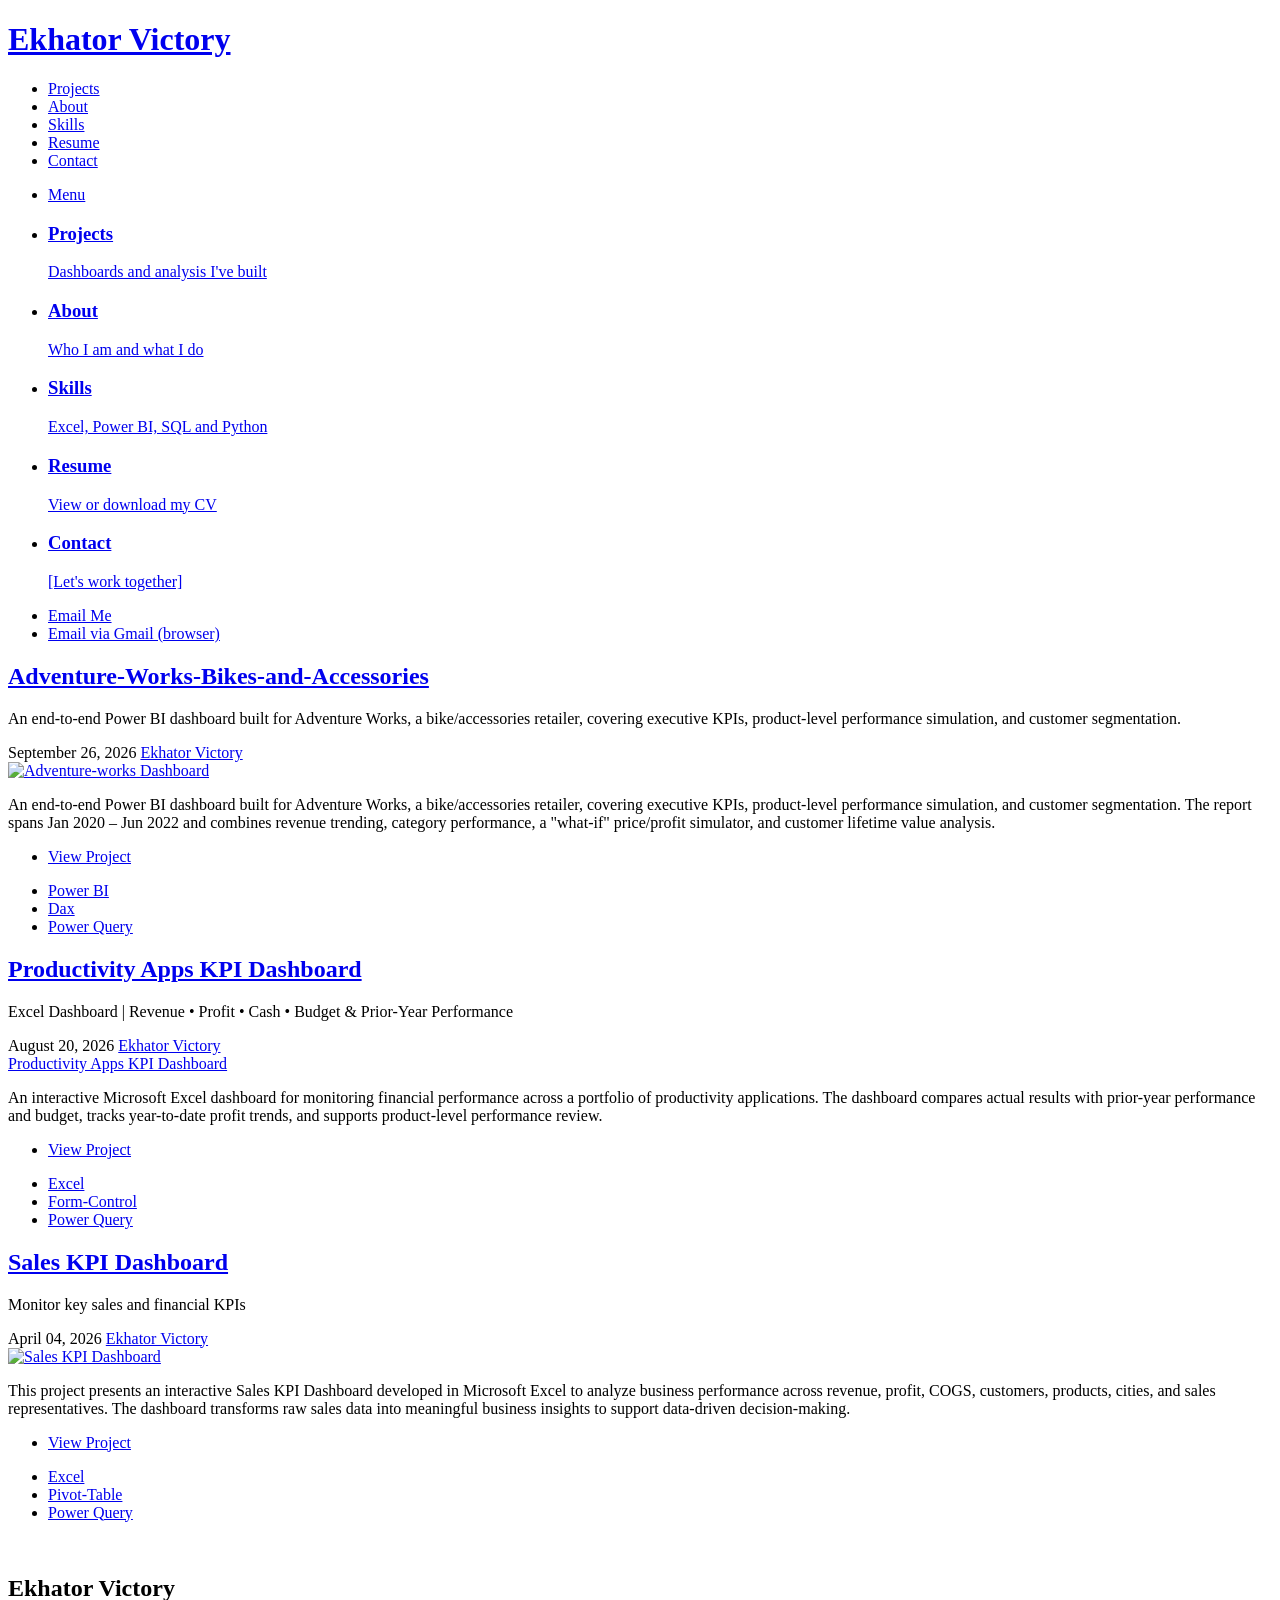
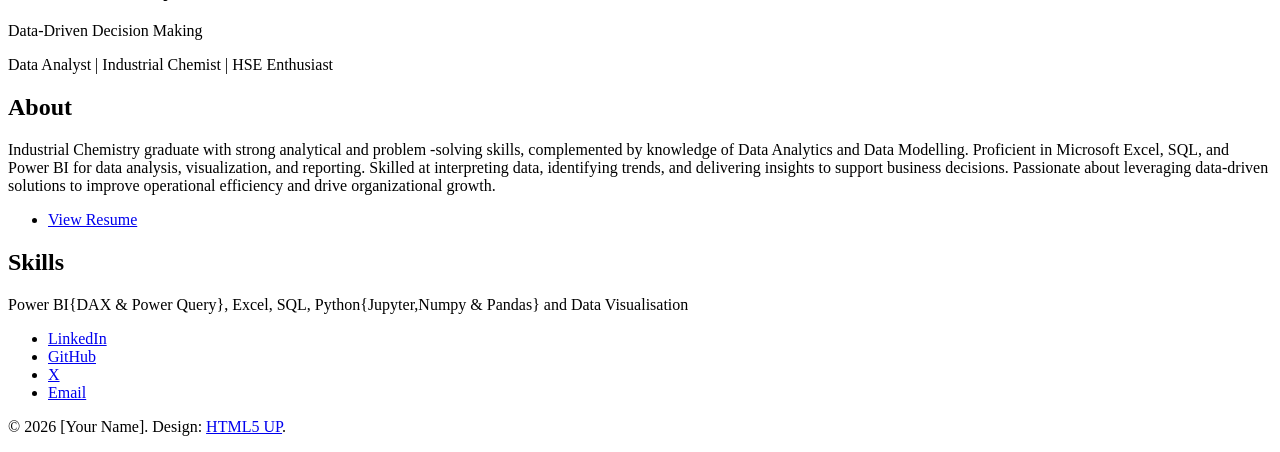
==== index.html @ c3d869e2 "Add initial portfolio template in index.html" ====
<!DOCTYPE HTML>
<!--
  PORTFOLIO TEMPLATE  (home page)
  Built on "Future Imperfect" by HTML5 UP (html5up.net | @ajlkn)
  Free for personal and commercial use under the CCA 3.0 license (html5up.net/license)

  Layout:  header bar  >  slide-out menu  >  project posts (left)  >  sidebar (right)
  Behaviour (all handled by assets/js/main.js, no changes needed):
    - fade-in on page load
    - slide-out menu on the right (Menu button)
    - on screens 1280px wide or smaller the sidebar "Intro" block moves above the posts
    - header links collapse into the Menu button on small screens

  COMMENT LEGEND  (use your editor's Find to jump between them)
    EDIT:       change the text / link / date right below this comment
    REPLACE:    swap an image or file for your own
    DUPLICATE:  copy the whole block to add more of the same thing
    OPTIONAL:   safe to delete, or enable if you want it
    KEEP:       needed by the layout or the JavaScript. Do not rename or remove
-->
<html lang="en">
  <head>
    <!-- EDIT: text shown in the browser tab -->
    <title>Ekhator Victory</title>

    <meta charset="utf-8" />
    <!-- KEEP: makes the page responsive on phones -->
    <meta name="viewport" content="width=device-width, initial-scale=1, user-scalable=no" />

    <!-- EDIT: one-sentence description used by Google and link previews -->
    <meta name="description" content="[One sentence about who you are and what you do.]" />

    <!-- OPTIONAL: browser-tab icon. Put favicon.png in this folder and enable the line below by removing the comment markers around it. -->
    <!-- <link rel="icon" href="favicon.png" /> -->

    <!-- KEEP: main.css is the Future Imperfect theme. Do not edit it. -->
    <link rel="stylesheet" href="assets/css/main.css" />
    <!-- EDIT STYLES HERE: colours, fonts and spacing overrides live in custom.css (loaded after main.css) -->
    <link rel="stylesheet" href="assets/css/custom.css" />
  </head>

  <!-- KEEP: "is-preload" is removed by main.js to start the fade-in animation -->
  <body class="is-preload">

    <!-- Wrapper -->
    <div id="wrapper">

      <!-- ================================================================== -->
      <!-- HEADER BAR (top of page)                                           -->
      <!-- ================================================================== -->
      <header id="header">

        <!-- EDIT: your name / site title (top-left) -->
        <h1><a href="index.html">Ekhator Victory</a></h1>

        <!--
          Top navigation. Visible on wide screens only; on small screens these
          links appear inside the slide-out menu instead.
          EDIT: change the label text. The href values are:
            #main    jumps to the Projects list
            #about   jumps to the About block (sidebar)
            #skills  jumps to the Skills block (sidebar)
            #footer  jumps to the social icons (sidebar bottom)
          DUPLICATE: copy an <li> to add a link. Keep this list in sync with the
          slide-out menu below and with the same list in project.html.
        -->
        <nav class="links">
          <ul>
            <li><a href="#main">Projects</a></li>
            <li><a href="#about">About</a></li>
            <li><a href="#skills">Skills</a></li>
            <!-- REPLACE: put your resume in this folder as resume.pdf (or change the file name). Delete this line if you have no resume. -->
            <li><a href="Ekhator Victory cv.ATS.pdf" target="_blank" rel="noopener">Resume</a></li>
            <li><a href="#footer">Contact</a></li>
          </ul>
        </nav>

        <!-- KEEP: the Menu button that opens the slide-out panel -->
        <nav class="main">
          <ul>
            <!--
              OPTIONAL: search box (disabled, as on the original site).
              To enable: move this <li> above the "menu" <li>, and remove the comment markers.
              main.js already contains the search open/close code.

              <li class="search">
                <a class="fa-search" href="#search">Search</a>
                <form id="search" method="get" action="#">
                  <input type="text" name="query" placeholder="Search" />
                </form>
              </li>
            -->
            <li class="menu">
              <a class="fa-bars" href="#menu">Menu</a>
            </li>
          </ul>
        </nav>
      </header>

      <!-- ================================================================== -->
      <!-- SLIDE-OUT MENU (opens from the Menu button)                        -->
      <!-- KEEP the id="menu"; main.js moves this panel to the page edge.     -->
      <!-- ================================================================== -->
      <section id="menu">

        <!-- Links: each item = a title (h3) plus a one-line description (p) -->
        <section>
          <ul class="links">
            <!-- DUPLICATE: copy a whole <li> to add a menu entry -->
            <li>
              <!-- EDIT: title, description and link target -->
              <a href="#main">
                <h3>Projects</h3>
                <p>Dashboards and analysis I've built</p>
              </a>
            </li>
            <li>
              <a href="#about">
                <h3>About</h3>
                <p>Who I am and what I do</p>
              </a>
            </li>
            <li>
              <a href="#skills">
                <h3>Skills</h3>
                <p>Excel, Power BI, SQL and Python</p>
              </a>
            </li>
            <li>
              <!-- REPLACE: resume file (see header note above) -->
              <a href="Ekhator Victory cv.ATS.pdf" target="_blank" rel="noopener">
                <h3>Resume</h3>
                <p>View or download my CV</p>
              </a>
            </li>
            <li>
              <a href="#footer">
                <h3>Contact</h3>
                <p>[Let's work together]</p>
              </a>
            </li>
          </ul>
        </section>

        <!-- Contact buttons at the bottom of the menu -->
        <section>
          <ul class="actions stacked">
            <!-- EDIT: replace you@example.com in BOTH links. Delete the second <li> if you do not want a Gmail link. -->
            <li><a href="ekhatornvictory@gmail.com" class="button large fit">Email Me</a></li>
            <li><a href="https://mail.google.com/mail/?view=cm&amp;to=ekhatornvictory@gmail.com" target="_blank" rel="noopener" class="button large fit">Email via Gmail (browser)</a></li>
          </ul>
        </section>

      </section>

      <!-- ================================================================== -->
      <!-- MAIN COLUMN: project posts                                         -->
      <!-- KEEP the id="main" (the "Projects" links jump here).               -->
      <!-- Posts appear in the order written here: put your newest first.     -->
      <!-- ================================================================== -->
      <div id="main">

        <!-- ============== POST 1 (links to a project page) ============== -->
        <!-- DUPLICATE: copy everything from <article> to </article> to add a project -->
        <article class="post">
          <header>
            <div class="title">
              <!-- EDIT: project title and the page it opens (see project.html) -->
              <h2><a href="project.html">Adventure-Works-Bikes-and-Accessories</a></h2>
              <!-- EDIT: one-line summary shown under the title -->
              <p>An end-to-end Power BI dashboard built for Adventure Works, a bike/accessories retailer, covering executive KPIs, product-level performance simulation, and customer segmentation. </p>
            </div>
            <div class="meta">
              <!-- EDIT: datetime must be YYYY-MM-DD; the text between the tags is what visitors see -->
              <time class="published" datetime="2026-09-26">September 26, 2026</time>
              <!-- EDIT: author name. REPLACE: images/avatar.jpg with your photo (small square, about 100x100px is plenty) -->
              <a href="#" class="author"><span class="name">Ekhator Victory</span><img src="Victory Pics.jpeg" alt="" /></a>
            </div>
          </header>

          <!-- REPLACE: images/project-1.jpg with a screenshot or cover image (about 1200px wide). EDIT: alt = a short description for screen readers -->
          <a href="project.html" class="image featured"><img src="images/Power BI dashboard.png" alt="Adventure-works Dashboard" /></a>

          <!-- EDIT: the paragraph shown on the home page. Keep it to a few sentences; the full story goes on the project page. -->
          <p>An end-to-end Power BI dashboard built for Adventure Works, a bike/accessories retailer, covering executive KPIs, product-level performance simulation, and customer segmentation. The report spans Jan 2020 – Jun 2022 and combines revenue trending, category performance, a "what-if" price/profit simulator, and customer lifetime value analysis.</p>

          <footer>
            <ul class="actions">
              <!-- EDIT: button label and link (same page as the title above) -->
              <li><a href="project.html" class="button large">View Project</a></li>
            </ul>
            <!-- EDIT: tags / tools. Each <li> is one tag. Add or remove freely. -->
            <ul class="stats">
              <li><a href="#">Power BI</a></li>
              <li><a href="#">Dax</a></li>
              <li><a href="#">Power Query</a></li>
            </ul>
          </footer>
        </article>

        <!-- ============== POST 2 ============== -->
        <article class="post">
          <header>
            <div class="title">
              <h2><a href="project.html">Productivity Apps KPI Dashboard</a></h2>
              <p>Excel Dashboard | Revenue • Profit • Cash • Budget & Prior-Year Performance</p>
            </div>
            <div class="meta">
              <time class="published" datetime="2026-08-20">August 20, 2026</time>
              <a href="#" class="author"><span class="name">Ekhator Victory</span><img src="Victory Pics.jpeg" alt="" /></a>
            </div>
          </header>
          <a href="ProductivityApps2.html" class="image featured"><img src="images/Excel KPI.png" alt="" />Productivity Apps KPI Dashboard</a>
          <p>An interactive Microsoft Excel dashboard for monitoring financial performance across a portfolio of productivity applications. The dashboard compares actual results with prior-year performance and budget, tracks year-to-date profit trends, and supports product-level performance review.</p>
          <footer>
            <ul class="actions">
              <li><a href="ProductivityApps2.html" class="button large">View Project</a></li>
            </ul>
            <ul class="stats">
              <li><a href="#">Excel</a></li>
              <li><a href="#">Form-Control</a></li>
              <li><a href="#">Power Query</a></li>
            </ul>
          </footer>
        </article>

        <!-- ============== POST 3 ============== -->
        <article class="post">
          <header>
            <div class="title">
              <h2><a href="Exceldashboard.html">Sales KPI Dashboard</a></h2>
              <p>Monitor key sales and financial KPIs</p>
            </div>
            <div class="meta">
              <time class="published" datetime="2026-04-04">April 04, 2026</time>
              <a href="#" class="author"><span class="name">Ekhator Victory</span><img src="images/Victory Pics.jpeg" alt="" /></a>
            </div>
          </header>
          <a href="Exceldashboard.html" class="image featured"><img src="images/Excel dashboard project.png" alt="Sales KPI Dashboard" /></a>
          <p>This project presents an interactive Sales KPI Dashboard developed in Microsoft Excel to analyze business performance across revenue, profit, COGS, customers, products, cities, and sales representatives. The dashboard transforms raw sales data into meaningful business insights to support data-driven decision-making.</p>
          <footer>
            <ul class="actions">
              <li><a href="Exceldashboard.html" class="button large">View Project</a></li>
            </ul>
            <ul class="stats">
              <li><a href="#">Excel</a></li>
              <li><a href="#">Pivot-Table</a></li>
              <li><a href="#">Power Query</a></li>
            </ul>
          </footer>
        </article>

        <!-- ============== POST 4 (links to an EXTERNAL site, opens in a new tab) ============== -->
        <!-- Use this version for work hosted elsewhere (LinkedIn post, GitHub repo, live demo...). -->
        <!-- The only differences from a normal post: full https:// links plus target="_blank" rel="noopener". -->
     <!-- <article class="post">
          <header>
            <div class="title"> -->
              <!-- EDIT: replace the URL in all three places (title, image, button) -->
             <!-- <h2><a href="https://example.com/your-project" target="_blank" rel="noopener">[External Project Title]</a></h2>
              <p>[One-line summary of the external project.]</p>
            </div>
            <div class="meta">
              <time class="published" datetime="2026-01-01">January 1, 2026</time>
              <a href="#" class="author"><span class="name">[Your Name]</span><img src="images/avatar.jpg" alt="" /></a>
            </div>
          </header>
          <a href="https://example.com/your-project" target="_blank" rel="noopener" class="image featured"><img src="images/project-4.jpg" alt="[Describe the project image]" /></a>
          <p>[A short paragraph describing the project.]</p>
          <footer>
            <ul class="actions">
              <!-- EDIT: button text, e.g. "View on LinkedIn", "View on GitHub", "Open Live Demo" -->
             <!-- <li><a href="https://example.com/your-project" target="_blank" rel="noopener" class="button large">View External Project</a></li>
            </ul>
            <ul class="stats">
              <li><a href="#">[Tag One]</a></li>
              <li><a href="#">[Tag Two]</a></li>
              <li><a href="#">[Tag Three]</a></li>
            </ul>
          </footer>
        </article>
 
      </div>

      <!-- ================================================================== -->
      <!-- SIDEBAR (right column on desktop; flows below the posts on mobile) -->
      <!-- KEEP the id="sidebar".                                             -->
      <!-- ================================================================== -->
      <section id="sidebar">

        <!-- ============== INTRO ============== -->
        <!-- KEEP id="intro": main.js moves this block above the posts on screens 1280px wide or smaller. -->
        <section id="intro">
          <!-- REPLACE: images/logo.jpg with your photo or logo (square works best, displayed as a small circle) -->
          <a href="#" class="logo"><img src="images/Victory Pics.jpeg" alt="" /></a>
          <header>
            <!-- EDIT: your name and a one or two sentence tagline -->
            <h2>Ekhator Victory</h2>
            <p>Data-Driven Decision Making</p>
            <p>Data Analyst | Industrial Chemist | HSE Enthusiast </p>
          </header>
        </section>

        <!--
          OPTIONAL: Mini posts (small thumbnail list), disabled as on the original site.
          To enable: remove the comment markers and put the block here.
          DUPLICATE: copy an <article class="mini-post"> to add more thumbnails.

          <section>
            <div class="mini-posts">
              <article class="mini-post">
                <header>
                  <h3><a href="project.html">[Mini Post Title]</a></h3>
                  <time class="published" datetime="2026-01-01">January 1, 2026</time>
                  <a href="#" class="author"><img src="images/avatar.jpg" alt="" /></a>
                </header>
                <a href="project.html" class="image"><img src="images/project-1.jpg" alt="" /></a>
              </article>
            </div>
          </section>
        -->

        <!--
          OPTIONAL: Posts list (compact list with thumbnails), disabled as on the original site.
          To enable: remove the comment markers. DUPLICATE: copy a <li> to add more.

          <section>
            <ul class="posts">
              <li>
                <article>
                  <header>
                    <h3><a href="project.html">[List Item Title]</a></h3>
                    <time class="published" datetime="2026-01-01">January 1, 2026</time>
                  </header>
                  <a href="project.html" class="image"><img src="images/project-2.jpg" alt="" /></a>
                </article>
              </li>
            </ul>
          </section>
        -->

        <!-- ============== ABOUT ============== -->
        <!-- KEEP id="about" (the About links jump here). -->
        <section class="blurb" id="about">
          <h2>About</h2>
          <!-- EDIT: a short paragraph about you: background, what you do, what you are looking for -->
          <p>Industrial Chemistry graduate with strong analytical and problem -solving skills, complemented by knowledge 
            of Data Analytics and Data Modelling. Proficient in Microsoft Excel, SQL, and Power BI for data analysis, 
            visualization, and reporting. Skilled at interpreting data, identifying trends, and delivering insights to support 
            business decisions. Passionate about leveraging data-driven solutions to improve operational efficiency and 
            drive organizational growth.</p>
          <ul class="actions">
            <!-- REPLACE: resume file. Change the label, or delete this whole <ul> if you do not need the button. -->
            <li><a href="Ekhator Victory cv.ATS.pdf" target="_blank" rel="noopener" class="button">View Resume</a></li>
          </ul>
        </section>

        <!-- ============== SKILLS ============== -->
        <!-- KEEP id="skills" (the Skills links jump here). DUPLICATE this block for more sections, e.g. Education or Certifications (give each a new unique id). -->
        <section class="blurb" id="skills">
          <h2>Skills</h2>
          <!-- EDIT: your skills as a sentence, e.g. "Tool A (feature, feature), Tool B (feature)..." -->
          <p>Power BI{DAX & Power Query}, Excel, SQL, Python{Jupyter,Numpy & Pandas} and Data Visualisation</p>
        </section>

        <!-- ============== FOOTER / SOCIAL ICONS ============== -->
        <!-- KEEP id="footer" (the Contact links jump here). -->
        <section id="footer">
          <!--
            EDIT: replace each href with your own profile link; delete the <li> of any network you do not use.
            DUPLICATE: copy an <li> to add another network.
            Icon classes (Font Awesome 5 free):
              brands icons  ->  class="icon brands fa-NAME"   e.g. fa-linkedin-in, fa-github, fa-twitter, fa-instagram, fa-facebook-f, fa-youtube
              solid icons   ->  class="icon solid fa-NAME"    e.g. fa-envelope, fa-rss, fa-phone
            The <span class="label"> text is hidden visually but read by screen readers: keep it.
          -->
          <ul class="icons">
            <li><a href="http://linkedin.com/in/victory-ekhator" target="_blank" rel="noopener" class="icon brands fa-linkedin-in"><span class="label">LinkedIn</span></a></li>
            <li><a href="https://github.com/ekhatornvictory-lgtm" target="_blank" rel="noopener" class="icon brands fa-github"><span class="label">GitHub</span></a></li>
            <li><a href="https://x.com/ekhatorvico8o8?s=11" target="_blank" rel="noopener" class="icon brands fa-twitter"><span class="label">X</span></a></li>
            <li><a href="mailto:ekhatornvictory@gmail.com" class="icon solid fa-envelope"><span class="label">Email</span></a></li>
          </ul>
          <!-- EDIT: your name and year. KEEP the HTML5 UP credit: the CCA 3.0 licence requires attribution. -->
          <p class="copyright">&copy; 2026 [Your Name]. Design: <a href="http://html5up.net">HTML5 UP</a>.</p>
        </section>

      </section>

    </div>

    <!-- ==================================================================== -->
    <!-- SCRIPTS                                                              -->
    <!-- KEEP all five, in this order. To change behaviour, edit assets/js/main.js only. -->
    <!-- ==================================================================== -->
    <script src="assets/js/jquery.min.js"></script>
    <script src="assets/js/browser.min.js"></script>
    <script src="assets/js/breakpoints.min.js"></script>
    <script src="assets/js/util.js"></script>
    <script src="assets/js/main.js"></script>

  </body>
</html>
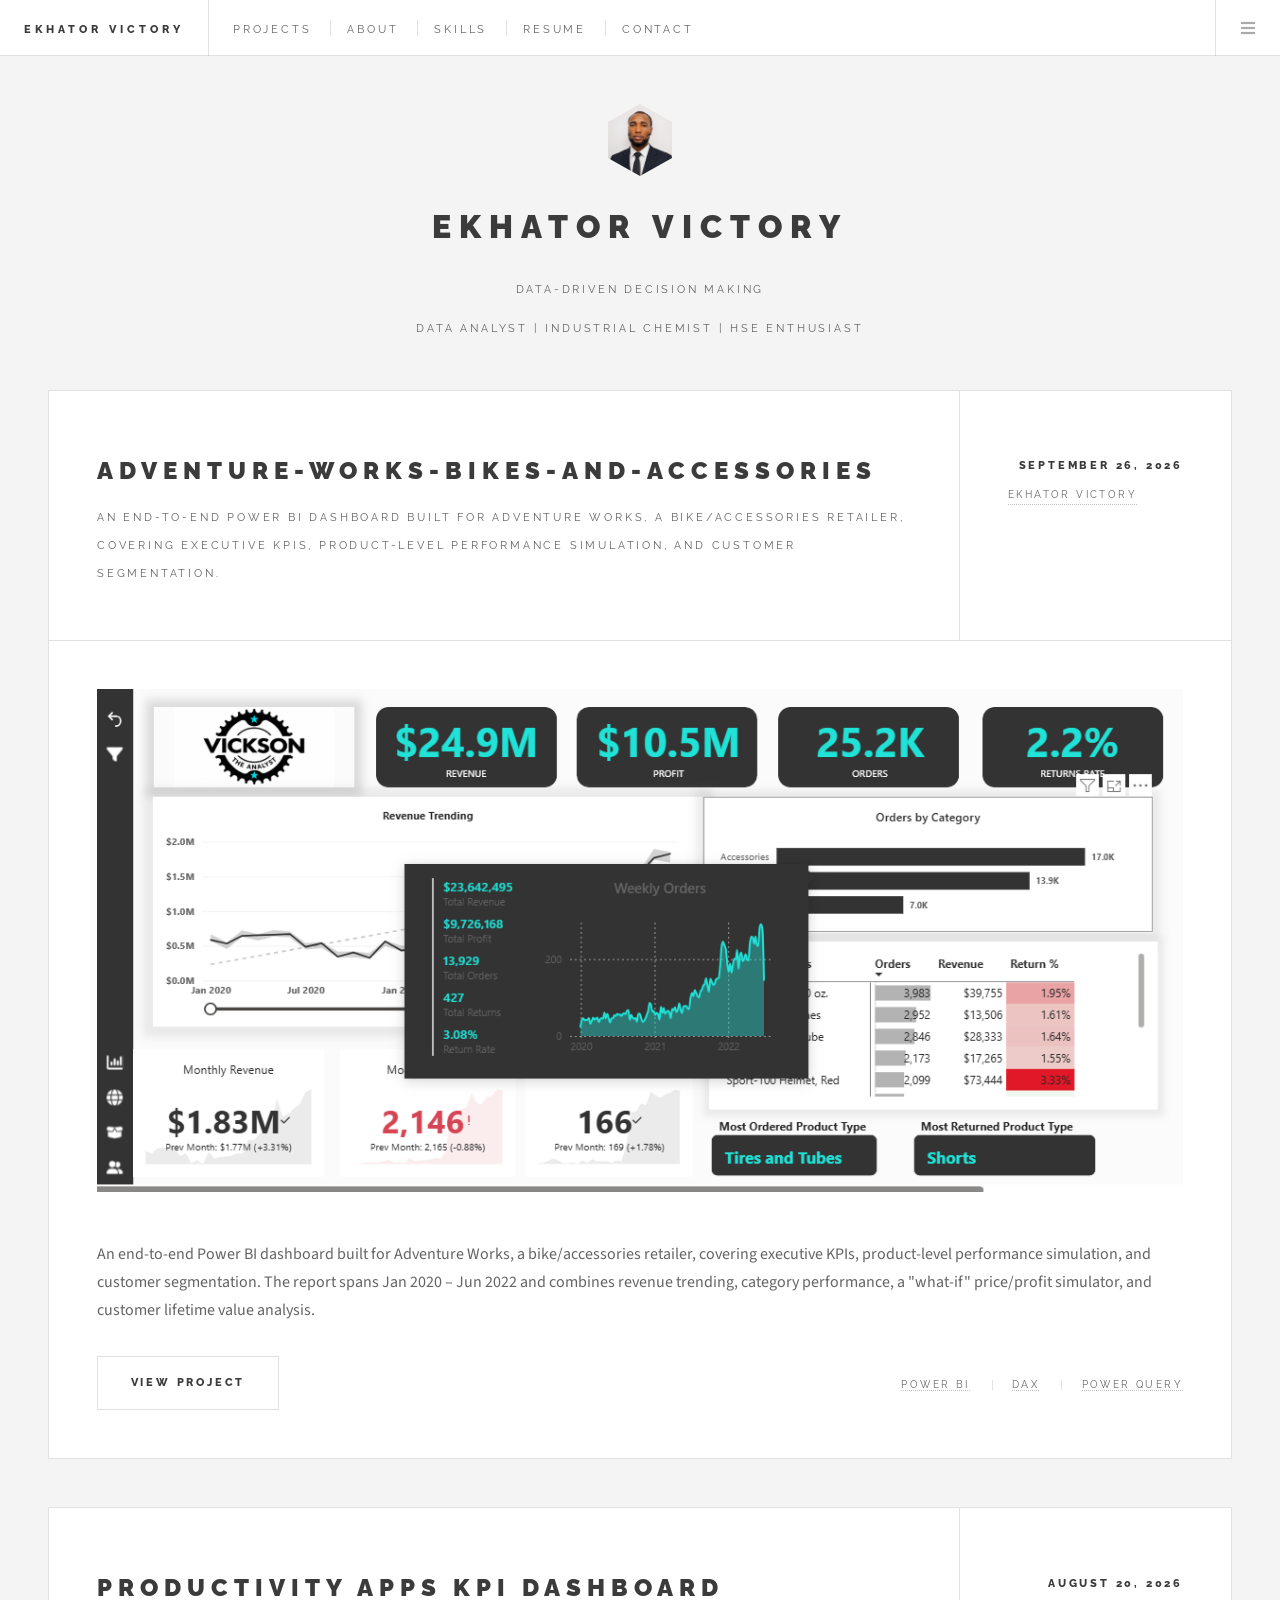
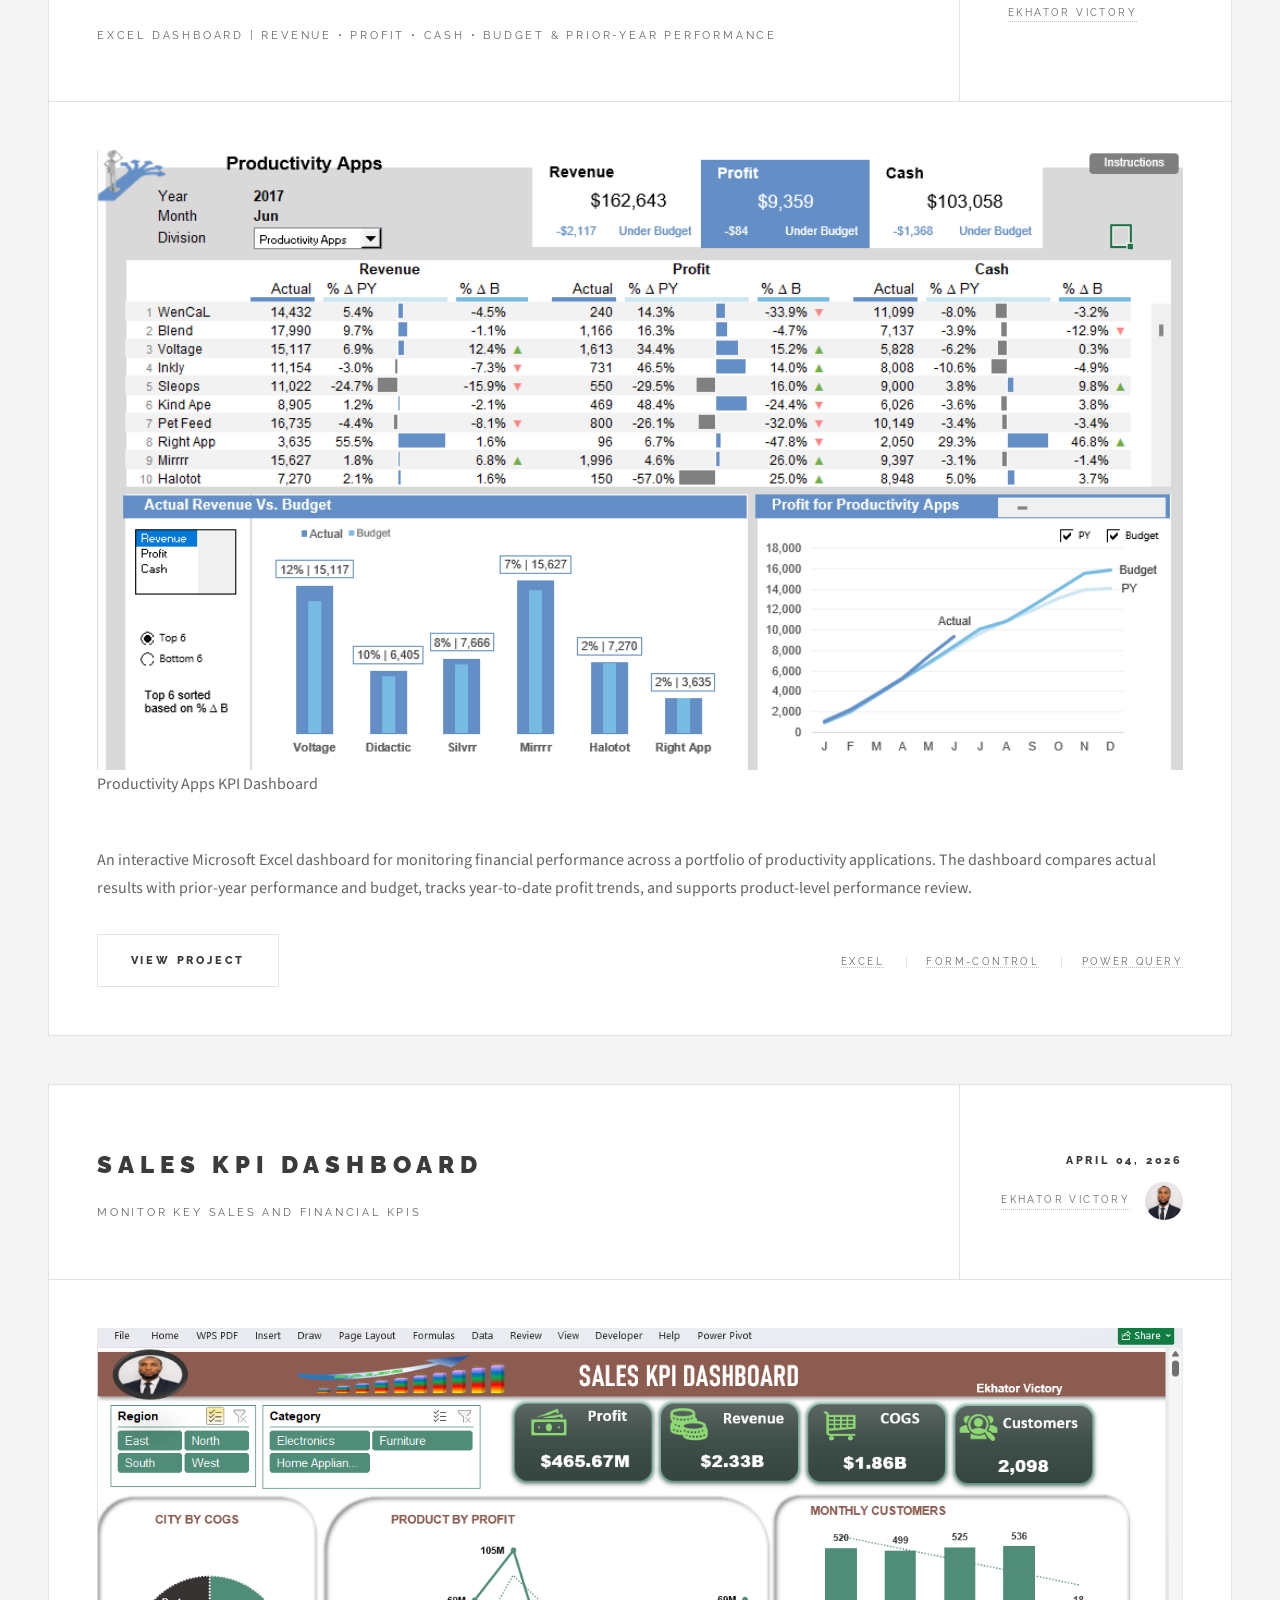
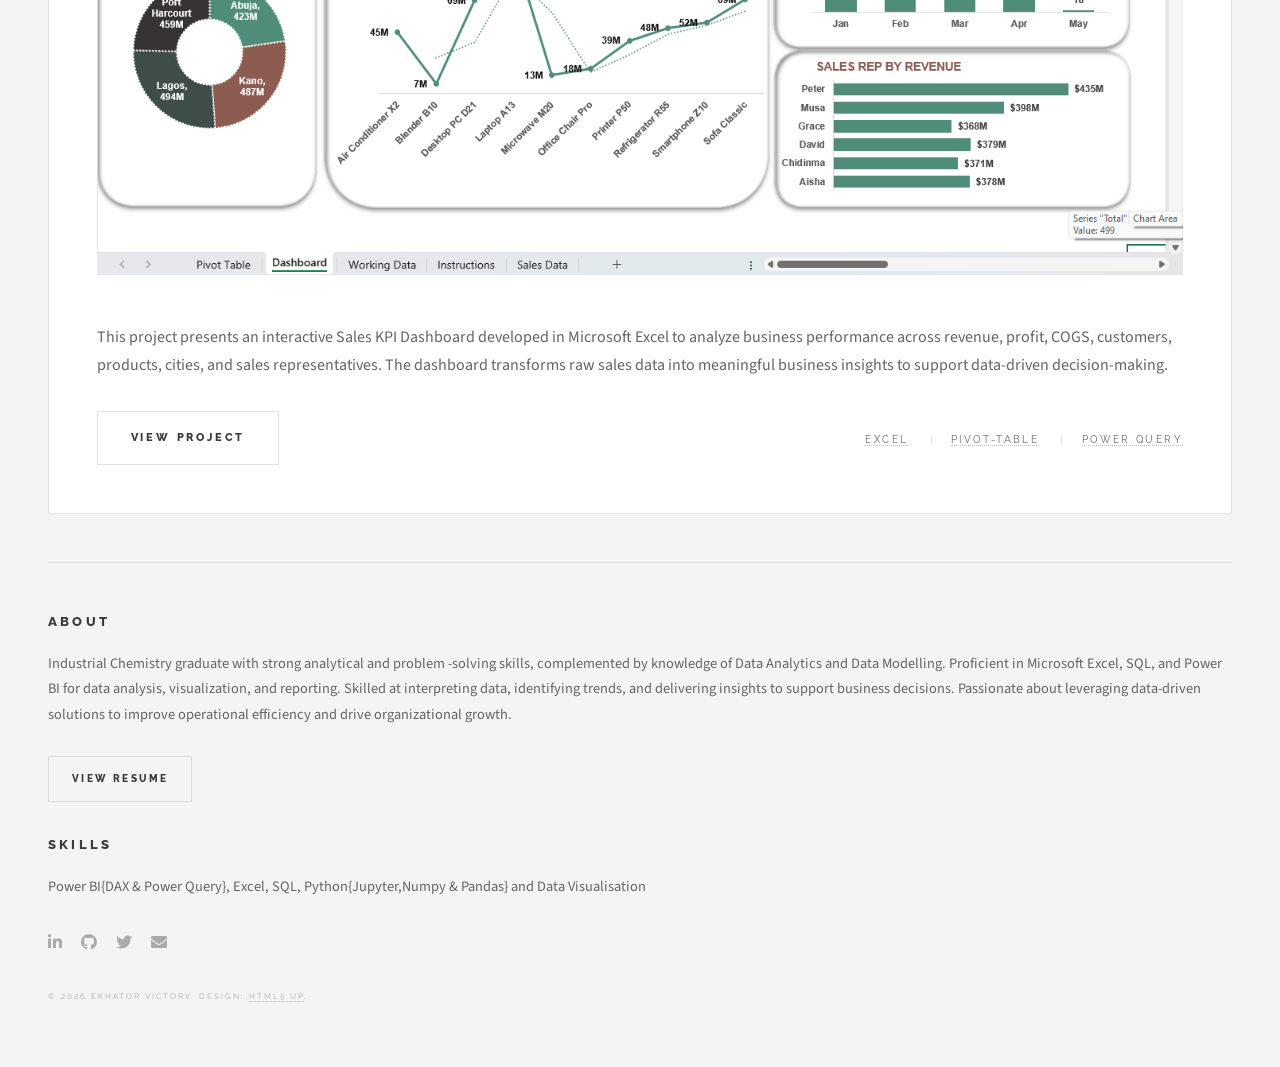
==== commit 1e928ec8: "Update index.html" ====
--- a/index.html
+++ b/index.html
@@ -36,7 +36,7 @@
     <!-- KEEP: main.css is the Future Imperfect theme. Do not edit it. -->
     <link rel="stylesheet" href="assets/css/main.css" />
     <!-- EDIT STYLES HERE: colours, fonts and spacing overrides live in custom.css (loaded after main.css) -->
-    <link rel="stylesheet" href="assets/css/custom.css" />
+    <link rel="stylesheet" href="assets/css/main.css" />
   </head>
 
   <!-- KEEP: "is-preload" is removed by main.js to start the fade-in animation -->
@@ -290,6 +290,8 @@
 
         <!-- ============== INTRO ============== -->
         <!-- KEEP id="intro": main.js moves this block above the posts on screens 1280px wide or smaller. -->
+        <section id="sidebar">
+          
         <section id="intro">
           <!-- REPLACE: images/logo.jpg with your photo or logo (square works best, displayed as a small circle) -->
           <a href="#" class="logo"><img src="images/Victory Pics.jpeg" alt="" /></a>
@@ -338,9 +340,12 @@
             </ul>
           </section>
         -->
-
+        
+      </div>
+      
         <!-- ============== ABOUT ============== -->
         <!-- KEEP id="about" (the About links jump here). -->
+      
         <section class="blurb" id="about">
           <h2>About</h2>
           <!-- EDIT: a short paragraph about you: background, what you do, what you are looking for -->
@@ -381,7 +386,7 @@
             <li><a href="mailto:ekhatornvictory@gmail.com" class="icon solid fa-envelope"><span class="label">Email</span></a></li>
           </ul>
           <!-- EDIT: your name and year. KEEP the HTML5 UP credit: the CCA 3.0 licence requires attribution. -->
-          <p class="copyright">&copy; 2026 [Your Name]. Design: <a href="http://html5up.net">HTML5 UP</a>.</p>
+          <p class="copyright">&copy; 2026 Ekhator Victory. Design: <a href="http://html5up.net">HTML5 UP</a>.</p>
         </section>
 
       </section>
--- a/assets/css/main.css
+++ b/assets/css/main.css
@@ -0,0 +1,3611 @@
+@import url(fontawesome-all.min.css);
+@import url("https://fonts.googleapis.com/css?family=Source+Sans+Pro:400,700|Raleway:400,800,900");
+
+/*
+	Future Imperfect by HTML5 UP
+	html5up.net | @ajlkn
+	Free for personal and commercial use under the CCA 3.0 license (html5up.net/license)
+*/
+
+html, body, div, span, applet, object,
+iframe, h1, h2, h3, h4, h5, h6, p, blockquote,
+pre, a, abbr, acronym, address, big, cite,
+code, del, dfn, em, img, ins, kbd, q, s, samp,
+small, strike, strong, sub, sup, tt, var, b,
+u, i, center, dl, dt, dd, ol, ul, li, fieldset,
+form, label, legend, table, caption, tbody,
+tfoot, thead, tr, th, td, article, aside,
+canvas, details, embed, figure, figcaption,
+footer, header, hgroup, menu, nav, output, ruby,
+section, summary, time, mark, audio, video {
+	margin: 0;
+	padding: 0;
+	border: 0;
+	font-size: 100%;
+	font: inherit;
+	vertical-align: baseline;}
+
+article, aside, details, figcaption, figure,
+footer, header, hgroup, menu, nav, section {
+	display: block;}
+
+body {
+	line-height: 1;
+}
+
+ol, ul {
+	list-style: none;
+}
+
+blockquote, q {
+	quotes: none;
+}
+
+	blockquote:before, blockquote:after, q:before, q:after {
+		content: '';
+		content: none;
+	}
+
+table {
+	border-collapse: collapse;
+	border-spacing: 0;
+}
+
+body {
+	-webkit-text-size-adjust: none;
+}
+
+mark {
+	background-color: transparent;
+	color: inherit;
+}
+
+input::-moz-focus-inner {
+	border: 0;
+	padding: 0;
+}
+
+input, select, textarea {
+	-moz-appearance: none;
+	-webkit-appearance: none;
+	-ms-appearance: none;
+	appearance: none;
+}
+
+/* Basic */
+
+	@-ms-viewport {
+		width: device-width;
+	}
+
+	body {
+		-ms-overflow-style: scrollbar;
+	}
+
+	@media screen and (max-width: 480px) {
+
+		html, body {
+			min-width: 320px;
+		}
+
+	}
+
+	html {
+		box-sizing: border-box;
+	}
+
+	*, *:before, *:after {
+		box-sizing: inherit;
+	}
+
+	body {
+		background: #f4f4f4;
+	}
+
+		body.is-preload *, body.is-preload *:before, body.is-preload *:after {
+			-moz-animation: none !important;
+			-webkit-animation: none !important;
+			-ms-animation: none !important;
+			animation: none !important;
+			-moz-transition: none !important;
+			-webkit-transition: none !important;
+			-ms-transition: none !important;
+			transition: none !important;
+		}
+
+/* Type */
+
+	body, input, select, textarea {
+		color: #646464;
+		font-family: "Source Sans Pro", Helvetica, sans-serif;
+		font-size: 14pt;
+		font-weight: 400;
+		line-height: 1.75;
+	}
+
+		@media screen and (max-width: 1680px) {
+
+			body, input, select, textarea {
+				font-size: 12pt;
+			}
+
+		}
+
+		@media screen and (max-width: 1280px) {
+
+			body, input, select, textarea {
+				font-size: 12pt;
+			}
+
+		}
+
+		@media screen and (max-width: 980px) {
+
+			body, input, select, textarea {
+				font-size: 12pt;
+			}
+
+		}
+
+		@media screen and (max-width: 736px) {
+
+			body, input, select, textarea {
+				font-size: 12pt;
+			}
+
+		}
+
+		@media screen and (max-width: 480px) {
+
+			body, input, select, textarea {
+				font-size: 12pt;
+			}
+
+		}
+
+	a {
+		-moz-transition: color 0.2s ease, border-bottom-color 0.2s ease;
+		-webkit-transition: color 0.2s ease, border-bottom-color 0.2s ease;
+		-ms-transition: color 0.2s ease, border-bottom-color 0.2s ease;
+		transition: color 0.2s ease, border-bottom-color 0.2s ease;
+		border-bottom: dotted 1px rgba(160, 160, 160, 0.65);
+		color: inherit;
+		text-decoration: none;
+	}
+
+		a:before {
+			-moz-transition: color 0.2s ease;
+			-webkit-transition: color 0.2s ease;
+			-ms-transition: color 0.2s ease;
+			transition: color 0.2s ease;
+		}
+
+		a:hover {
+			border-bottom-color: transparent;
+			color: #2ebaae !important;
+		}
+
+			a:hover:before {
+				color: #2ebaae !important;
+			}
+
+	strong, b {
+		color: #3c3b3b;
+		font-weight: 700;
+	}
+
+	em, i {
+		font-style: italic;
+	}
+
+	p {
+		margin: 0 0 2em 0;
+	}
+
+	h1, h2, h3, h4, h5, h6 {
+		color: #3c3b3b;
+		font-family: "Raleway", Helvetica, sans-serif;
+		font-weight: 800;
+		letter-spacing: 0.25em;
+		line-height: 1.65;
+		margin: 0 0 1em 0;
+		text-transform: uppercase;
+	}
+
+		h1 a, h2 a, h3 a, h4 a, h5 a, h6 a {
+			color: inherit;
+			border-bottom: 0;
+		}
+
+	h2 {
+		font-size: 1.1em;
+	}
+
+	h3 {
+		font-size: 0.9em;
+	}
+
+	h4 {
+		font-size: 0.7em;
+	}
+
+	h5 {
+		font-size: 0.7em;
+	}
+
+	h6 {
+		font-size: 0.7em;
+	}
+
+	sub {
+		font-size: 0.8em;
+		position: relative;
+		top: 0.5em;
+	}
+
+	sup {
+		font-size: 0.8em;
+		position: relative;
+		top: -0.5em;
+	}
+
+	blockquote {
+		border-left: solid 4px rgba(160, 160, 160, 0.3);
+		font-style: italic;
+		margin: 0 0 2em 0;
+		padding: 0.5em 0 0.5em 2em;
+	}
+
+	code {
+		background: rgba(160, 160, 160, 0.075);
+		border: solid 1px rgba(160, 160, 160, 0.3);
+		font-family: "Courier New", monospace;
+		font-size: 0.9em;
+		margin: 0 0.25em;
+		padding: 0.25em 0.65em;
+	}
+
+	pre {
+		-webkit-overflow-scrolling: touch;
+		font-family: "Courier New", monospace;
+		font-size: 0.9em;
+		margin: 0 0 2em 0;
+	}
+
+		pre code {
+			display: block;
+			line-height: 1.75em;
+			padding: 1em 1.5em;
+			overflow-x: auto;
+		}
+
+	hr {
+		border: 0;
+		border-bottom: solid 1px rgba(160, 160, 160, 0.3);
+		margin: 2em 0;
+	}
+
+		hr.major {
+			margin: 3em 0;
+		}
+
+	.align-left {
+		text-align: left;
+	}
+
+	.align-center {
+		text-align: center;
+	}
+
+	.align-right {
+		text-align: right;
+	}
+
+/* Row */
+
+	.row {
+		display: flex;
+		flex-wrap: wrap;
+		box-sizing: border-box;
+		align-items: stretch;
+	}
+
+		.row > * {
+			box-sizing: border-box;
+		}
+
+		.row.gtr-uniform > * > :last-child {
+			margin-bottom: 0;
+		}
+
+		.row.aln-left {
+			justify-content: flex-start;
+		}
+
+		.row.aln-center {
+			justify-content: center;
+		}
+
+		.row.aln-right {
+			justify-content: flex-end;
+		}
+
+		.row.aln-top {
+			align-items: flex-start;
+		}
+
+		.row.aln-middle {
+			align-items: center;
+		}
+
+		.row.aln-bottom {
+			align-items: flex-end;
+		}
+
+		.row > .imp {
+			order: -1;
+		}
+
+		.row > .col-1 {
+			width: 8.33333%;
+		}
+
+		.row > .off-1 {
+			margin-left: 8.33333%;
+		}
+
+		.row > .col-2 {
+			width: 16.66667%;
+		}
+
+		.row > .off-2 {
+			margin-left: 16.66667%;
+		}
+
+		.row > .col-3 {
+			width: 25%;
+		}
+
+		.row > .off-3 {
+			margin-left: 25%;
+		}
+
+		.row > .col-4 {
+			width: 33.33333%;
+		}
+
+		.row > .off-4 {
+			margin-left: 33.33333%;
+		}
+
+		.row > .col-5 {
+			width: 41.66667%;
+		}
+
+		.row > .off-5 {
+			margin-left: 41.66667%;
+		}
+
+		.row > .col-6 {
+			width: 50%;
+		}
+
+		.row > .off-6 {
+			margin-left: 50%;
+		}
+
+		.row > .col-7 {
+			width: 58.33333%;
+		}
+
+		.row > .off-7 {
+			margin-left: 58.33333%;
+		}
+
+		.row > .col-8 {
+			width: 66.66667%;
+		}
+
+		.row > .off-8 {
+			margin-left: 66.66667%;
+		}
+
+		.row > .col-9 {
+			width: 75%;
+		}
+
+		.row > .off-9 {
+			margin-left: 75%;
+		}
+
+		.row > .col-10 {
+			width: 83.33333%;
+		}
+
+		.row > .off-10 {
+			margin-left: 83.33333%;
+		}
+
+		.row > .col-11 {
+			width: 91.66667%;
+		}
+
+		.row > .off-11 {
+			margin-left: 91.66667%;
+		}
+
+		.row > .col-12 {
+			width: 100%;
+		}
+
+		.row > .off-12 {
+			margin-left: 100%;
+		}
+
+		.row.gtr-0 {
+			margin-top: 0;
+			margin-left: 0em;
+		}
+
+			.row.gtr-0 > * {
+				padding: 0 0 0 0em;
+			}
+
+			.row.gtr-0.gtr-uniform {
+				margin-top: 0em;
+			}
+
+				.row.gtr-0.gtr-uniform > * {
+					padding-top: 0em;
+				}
+
+		.row.gtr-25 {
+			margin-top: 0;
+			margin-left: -0.25em;
+		}
+
+			.row.gtr-25 > * {
+				padding: 0 0 0 0.25em;
+			}
+
+			.row.gtr-25.gtr-uniform {
+				margin-top: -0.25em;
+			}
+
+				.row.gtr-25.gtr-uniform > * {
+					padding-top: 0.25em;
+				}
+
+		.row.gtr-50 {
+			margin-top: 0;
+			margin-left: -0.5em;
+		}
+
+			.row.gtr-50 > * {
+				padding: 0 0 0 0.5em;
+			}
+
+			.row.gtr-50.gtr-uniform {
+				margin-top: -0.5em;
+			}
+
+				.row.gtr-50.gtr-uniform > * {
+					padding-top: 0.5em;
+				}
+
+		.row {
+			margin-top: 0;
+			margin-left: -1em;
+		}
+
+			.row > * {
+				padding: 0 0 0 1em;
+			}
+
+			.row.gtr-uniform {
+				margin-top: -1em;
+			}
+
+				.row.gtr-uniform > * {
+					padding-top: 1em;
+				}
+
+		.row.gtr-150 {
+			margin-top: 0;
+			margin-left: -1.5em;
+		}
+
+			.row.gtr-150 > * {
+				padding: 0 0 0 1.5em;
+			}
+
+			.row.gtr-150.gtr-uniform {
+				margin-top: -1.5em;
+			}
+
+				.row.gtr-150.gtr-uniform > * {
+					padding-top: 1.5em;
+				}
+
+		.row.gtr-200 {
+			margin-top: 0;
+			margin-left: -2em;
+		}
+
+			.row.gtr-200 > * {
+				padding: 0 0 0 2em;
+			}
+
+			.row.gtr-200.gtr-uniform {
+				margin-top: -2em;
+			}
+
+				.row.gtr-200.gtr-uniform > * {
+					padding-top: 2em;
+				}
+
+		@media screen and (max-width: 1680px) {
+
+			.row {
+				display: flex;
+				flex-wrap: wrap;
+				box-sizing: border-box;
+				align-items: stretch;
+			}
+
+				.row > * {
+					box-sizing: border-box;
+				}
+
+				.row.gtr-uniform > * > :last-child {
+					margin-bottom: 0;
+				}
+
+				.row.aln-left {
+					justify-content: flex-start;
+				}
+
+				.row.aln-center {
+					justify-content: center;
+				}
+
+				.row.aln-right {
+					justify-content: flex-end;
+				}
+
+				.row.aln-top {
+					align-items: flex-start;
+				}
+
+				.row.aln-middle {
+					align-items: center;
+				}
+
+				.row.aln-bottom {
+					align-items: flex-end;
+				}
+
+				.row > .imp-xlarge {
+					order: -1;
+				}
+
+				.row > .col-1-xlarge {
+					width: 8.33333%;
+				}
+
+				.row > .off-1-xlarge {
+					margin-left: 8.33333%;
+				}
+
+				.row > .col-2-xlarge {
+					width: 16.66667%;
+				}
+
+				.row > .off-2-xlarge {
+					margin-left: 16.66667%;
+				}
+
+				.row > .col-3-xlarge {
+					width: 25%;
+				}
+
+				.row > .off-3-xlarge {
+					margin-left: 25%;
+				}
+
+				.row > .col-4-xlarge {
+					width: 33.33333%;
+				}
+
+				.row > .off-4-xlarge {
+					margin-left: 33.33333%;
+				}
+
+				.row > .col-5-xlarge {
+					width: 41.66667%;
+				}
+
+				.row > .off-5-xlarge {
+					margin-left: 41.66667%;
+				}
+
+				.row > .col-6-xlarge {
+					width: 50%;
+				}
+
+				.row > .off-6-xlarge {
+					margin-left: 50%;
+				}
+
+				.row > .col-7-xlarge {
+					width: 58.33333%;
+				}
+
+				.row > .off-7-xlarge {
+					margin-left: 58.33333%;
+				}
+
+				.row > .col-8-xlarge {
+					width: 66.66667%;
+				}
+
+				.row > .off-8-xlarge {
+					margin-left: 66.66667%;
+				}
+
+				.row > .col-9-xlarge {
+					width: 75%;
+				}
+
+				.row > .off-9-xlarge {
+					margin-left: 75%;
+				}
+
+				.row > .col-10-xlarge {
+					width: 83.33333%;
+				}
+
+				.row > .off-10-xlarge {
+					margin-left: 83.33333%;
+				}
+
+				.row > .col-11-xlarge {
+					width: 91.66667%;
+				}
+
+				.row > .off-11-xlarge {
+					margin-left: 91.66667%;
+				}
+
+				.row > .col-12-xlarge {
+					width: 100%;
+				}
+
+				.row > .off-12-xlarge {
+					margin-left: 100%;
+				}
+
+				.row.gtr-0 {
+					margin-top: 0;
+					margin-left: 0em;
+				}
+
+					.row.gtr-0 > * {
+						padding: 0 0 0 0em;
+					}
+
+					.row.gtr-0.gtr-uniform {
+						margin-top: 0em;
+					}
+
+						.row.gtr-0.gtr-uniform > * {
+							padding-top: 0em;
+						}
+
+				.row.gtr-25 {
+					margin-top: 0;
+					margin-left: -0.25em;
+				}
+
+					.row.gtr-25 > * {
+						padding: 0 0 0 0.25em;
+					}
+
+					.row.gtr-25.gtr-uniform {
+						margin-top: -0.25em;
+					}
+
+						.row.gtr-25.gtr-uniform > * {
+							padding-top: 0.25em;
+						}
+
+				.row.gtr-50 {
+					margin-top: 0;
+					margin-left: -0.5em;
+				}
+
+					.row.gtr-50 > * {
+						padding: 0 0 0 0.5em;
+					}
+
+					.row.gtr-50.gtr-uniform {
+						margin-top: -0.5em;
+					}
+
+						.row.gtr-50.gtr-uniform > * {
+							padding-top: 0.5em;
+						}
+
+				.row {
+					margin-top: 0;
+					margin-left: -1em;
+				}
+
+					.row > * {
+						padding: 0 0 0 1em;
+					}
+
+					.row.gtr-uniform {
+						margin-top: -1em;
+					}
+
+						.row.gtr-uniform > * {
+							padding-top: 1em;
+						}
+
+				.row.gtr-150 {
+					margin-top: 0;
+					margin-left: -1.5em;
+				}
+
+					.row.gtr-150 > * {
+						padding: 0 0 0 1.5em;
+					}
+
+					.row.gtr-150.gtr-uniform {
+						margin-top: -1.5em;
+					}
+
+						.row.gtr-150.gtr-uniform > * {
+							padding-top: 1.5em;
+						}
+
+				.row.gtr-200 {
+					margin-top: 0;
+					margin-left: -2em;
+				}
+
+					.row.gtr-200 > * {
+						padding: 0 0 0 2em;
+					}
+
+					.row.gtr-200.gtr-uniform {
+						margin-top: -2em;
+					}
+
+						.row.gtr-200.gtr-uniform > * {
+							padding-top: 2em;
+						}
+
+		}
+
+		@media screen and (max-width: 1280px) {
+
+			.row {
+				display: flex;
+				flex-wrap: wrap;
+				box-sizing: border-box;
+				align-items: stretch;
+			}
+
+				.row > * {
+					box-sizing: border-box;
+				}
+
+				.row.gtr-uniform > * > :last-child {
+					margin-bottom: 0;
+				}
+
+				.row.aln-left {
+					justify-content: flex-start;
+				}
+
+				.row.aln-center {
+					justify-content: center;
+				}
+
+				.row.aln-right {
+					justify-content: flex-end;
+				}
+
+				.row.aln-top {
+					align-items: flex-start;
+				}
+
+				.row.aln-middle {
+					align-items: center;
+				}
+
+				.row.aln-bottom {
+					align-items: flex-end;
+				}
+
+				.row > .imp-large {
+					order: -1;
+				}
+
+				.row > .col-1-large {
+					width: 8.33333%;
+				}
+
+				.row > .off-1-large {
+					margin-left: 8.33333%;
+				}
+
+				.row > .col-2-large {
+					width: 16.66667%;
+				}
+
+				.row > .off-2-large {
+					margin-left: 16.66667%;
+				}
+
+				.row > .col-3-large {
+					width: 25%;
+				}
+
+				.row > .off-3-large {
+					margin-left: 25%;
+				}
+
+				.row > .col-4-large {
+					width: 33.33333%;
+				}
+
+				.row > .off-4-large {
+					margin-left: 33.33333%;
+				}
+
+				.row > .col-5-large {
+					width: 41.66667%;
+				}
+
+				.row > .off-5-large {
+					margin-left: 41.66667%;
+				}
+
+				.row > .col-6-large {
+					width: 50%;
+				}
+
+				.row > .off-6-large {
+					margin-left: 50%;
+				}
+
+				.row > .col-7-large {
+					width: 58.33333%;
+				}
+
+				.row > .off-7-large {
+					margin-left: 58.33333%;
+				}
+
+				.row > .col-8-large {
+					width: 66.66667%;
+				}
+
+				.row > .off-8-large {
+					margin-left: 66.66667%;
+				}
+
+				.row > .col-9-large {
+					width: 75%;
+				}
+
+				.row > .off-9-large {
+					margin-left: 75%;
+				}
+
+				.row > .col-10-large {
+					width: 83.33333%;
+				}
+
+				.row > .off-10-large {
+					margin-left: 83.33333%;
+				}
+
+				.row > .col-11-large {
+					width: 91.66667%;
+				}
+
+				.row > .off-11-large {
+					margin-left: 91.66667%;
+				}
+
+				.row > .col-12-large {
+					width: 100%;
+				}
+
+				.row > .off-12-large {
+					margin-left: 100%;
+				}
+
+				.row.gtr-0 {
+					margin-top: 0;
+					margin-left: 0em;
+				}
+
+					.row.gtr-0 > * {
+						padding: 0 0 0 0em;
+					}
+
+					.row.gtr-0.gtr-uniform {
+						margin-top: 0em;
+					}
+
+						.row.gtr-0.gtr-uniform > * {
+							padding-top: 0em;
+						}
+
+				.row.gtr-25 {
+					margin-top: 0;
+					margin-left: -0.25em;
+				}
+
+					.row.gtr-25 > * {
+						padding: 0 0 0 0.25em;
+					}
+
+					.row.gtr-25.gtr-uniform {
+						margin-top: -0.25em;
+					}
+
+						.row.gtr-25.gtr-uniform > * {
+							padding-top: 0.25em;
+						}
+
+				.row.gtr-50 {
+					margin-top: 0;
+					margin-left: -0.5em;
+				}
+
+					.row.gtr-50 > * {
+						padding: 0 0 0 0.5em;
+					}
+
+					.row.gtr-50.gtr-uniform {
+						margin-top: -0.5em;
+					}
+
+						.row.gtr-50.gtr-uniform > * {
+							padding-top: 0.5em;
+						}
+
+				.row {
+					margin-top: 0;
+					margin-left: -1em;
+				}
+
+					.row > * {
+						padding: 0 0 0 1em;
+					}
+
+					.row.gtr-uniform {
+						margin-top: -1em;
+					}
+
+						.row.gtr-uniform > * {
+							padding-top: 1em;
+						}
+
+				.row.gtr-150 {
+					margin-top: 0;
+					margin-left: -1.5em;
+				}
+
+					.row.gtr-150 > * {
+						padding: 0 0 0 1.5em;
+					}
+
+					.row.gtr-150.gtr-uniform {
+						margin-top: -1.5em;
+					}
+
+						.row.gtr-150.gtr-uniform > * {
+							padding-top: 1.5em;
+						}
+
+				.row.gtr-200 {
+					margin-top: 0;
+					margin-left: -2em;
+				}
+
+					.row.gtr-200 > * {
+						padding: 0 0 0 2em;
+					}
+
+					.row.gtr-200.gtr-uniform {
+						margin-top: -2em;
+					}
+
+						.row.gtr-200.gtr-uniform > * {
+							padding-top: 2em;
+						}
+
+		}
+
+		@media screen and (max-width: 980px) {
+
+			.row {
+				display: flex;
+				flex-wrap: wrap;
+				box-sizing: border-box;
+				align-items: stretch;
+			}
+
+				.row > * {
+					box-sizing: border-box;
+				}
+
+				.row.gtr-uniform > * > :last-child {
+					margin-bottom: 0;
+				}
+
+				.row.aln-left {
+					justify-content: flex-start;
+				}
+
+				.row.aln-center {
+					justify-content: center;
+				}
+
+				.row.aln-right {
+					justify-content: flex-end;
+				}
+
+				.row.aln-top {
+					align-items: flex-start;
+				}
+
+				.row.aln-middle {
+					align-items: center;
+				}
+
+				.row.aln-bottom {
+					align-items: flex-end;
+				}
+
+				.row > .imp-medium {
+					order: -1;
+				}
+
+				.row > .col-1-medium {
+					width: 8.33333%;
+				}
+
+				.row > .off-1-medium {
+					margin-left: 8.33333%;
+				}
+
+				.row > .col-2-medium {
+					width: 16.66667%;
+				}
+
+				.row > .off-2-medium {
+					margin-left: 16.66667%;
+				}
+
+				.row > .col-3-medium {
+					width: 25%;
+				}
+
+				.row > .off-3-medium {
+					margin-left: 25%;
+				}
+
+				.row > .col-4-medium {
+					width: 33.33333%;
+				}
+
+				.row > .off-4-medium {
+					margin-left: 33.33333%;
+				}
+
+				.row > .col-5-medium {
+					width: 41.66667%;
+				}
+
+				.row > .off-5-medium {
+					margin-left: 41.66667%;
+				}
+
+				.row > .col-6-medium {
+					width: 50%;
+				}
+
+				.row > .off-6-medium {
+					margin-left: 50%;
+				}
+
+				.row > .col-7-medium {
+					width: 58.33333%;
+				}
+
+				.row > .off-7-medium {
+					margin-left: 58.33333%;
+				}
+
+				.row > .col-8-medium {
+					width: 66.66667%;
+				}
+
+				.row > .off-8-medium {
+					margin-left: 66.66667%;
+				}
+
+				.row > .col-9-medium {
+					width: 75%;
+				}
+
+				.row > .off-9-medium {
+					margin-left: 75%;
+				}
+
+				.row > .col-10-medium {
+					width: 83.33333%;
+				}
+
+				.row > .off-10-medium {
+					margin-left: 83.33333%;
+				}
+
+				.row > .col-11-medium {
+					width: 91.66667%;
+				}
+
+				.row > .off-11-medium {
+					margin-left: 91.66667%;
+				}
+
+				.row > .col-12-medium {
+					width: 100%;
+				}
+
+				.row > .off-12-medium {
+					margin-left: 100%;
+				}
+
+				.row.gtr-0 {
+					margin-top: 0;
+					margin-left: 0em;
+				}
+
+					.row.gtr-0 > * {
+						padding: 0 0 0 0em;
+					}
+
+					.row.gtr-0.gtr-uniform {
+						margin-top: 0em;
+					}
+
+						.row.gtr-0.gtr-uniform > * {
+							padding-top: 0em;
+						}
+
+				.row.gtr-25 {
+					margin-top: 0;
+					margin-left: -0.25em;
+				}
+
+					.row.gtr-25 > * {
+						padding: 0 0 0 0.25em;
+					}
+
+					.row.gtr-25.gtr-uniform {
+						margin-top: -0.25em;
+					}
+
+						.row.gtr-25.gtr-uniform > * {
+							padding-top: 0.25em;
+						}
+
+				.row.gtr-50 {
+					margin-top: 0;
+					margin-left: -0.5em;
+				}
+
+					.row.gtr-50 > * {
+						padding: 0 0 0 0.5em;
+					}
+
+					.row.gtr-50.gtr-uniform {
+						margin-top: -0.5em;
+					}
+
+						.row.gtr-50.gtr-uniform > * {
+							padding-top: 0.5em;
+						}
+
+				.row {
+					margin-top: 0;
+					margin-left: -1em;
+				}
+
+					.row > * {
+						padding: 0 0 0 1em;
+					}
+
+					.row.gtr-uniform {
+						margin-top: -1em;
+					}
+
+						.row.gtr-uniform > * {
+							padding-top: 1em;
+						}
+
+				.row.gtr-150 {
+					margin-top: 0;
+					margin-left: -1.5em;
+				}
+
+					.row.gtr-150 > * {
+						padding: 0 0 0 1.5em;
+					}
+
+					.row.gtr-150.gtr-uniform {
+						margin-top: -1.5em;
+					}
+
+						.row.gtr-150.gtr-uniform > * {
+							padding-top: 1.5em;
+						}
+
+				.row.gtr-200 {
+					margin-top: 0;
+					margin-left: -2em;
+				}
+
+					.row.gtr-200 > * {
+						padding: 0 0 0 2em;
+					}
+
+					.row.gtr-200.gtr-uniform {
+						margin-top: -2em;
+					}
+
+						.row.gtr-200.gtr-uniform > * {
+							padding-top: 2em;
+						}
+
+		}
+
+		@media screen and (max-width: 736px) {
+
+			.row {
+				display: flex;
+				flex-wrap: wrap;
+				box-sizing: border-box;
+				align-items: stretch;
+			}
+
+				.row > * {
+					box-sizing: border-box;
+				}
+
+				.row.gtr-uniform > * > :last-child {
+					margin-bottom: 0;
+				}
+
+				.row.aln-left {
+					justify-content: flex-start;
+				}
+
+				.row.aln-center {
+					justify-content: center;
+				}
+
+				.row.aln-right {
+					justify-content: flex-end;
+				}
+
+				.row.aln-top {
+					align-items: flex-start;
+				}
+
+				.row.aln-middle {
+					align-items: center;
+				}
+
+				.row.aln-bottom {
+					align-items: flex-end;
+				}
+
+				.row > .imp-small {
+					order: -1;
+				}
+
+				.row > .col-1-small {
+					width: 8.33333%;
+				}
+
+				.row > .off-1-small {
+					margin-left: 8.33333%;
+				}
+
+				.row > .col-2-small {
+					width: 16.66667%;
+				}
+
+				.row > .off-2-small {
+					margin-left: 16.66667%;
+				}
+
+				.row > .col-3-small {
+					width: 25%;
+				}
+
+				.row > .off-3-small {
+					margin-left: 25%;
+				}
+
+				.row > .col-4-small {
+					width: 33.33333%;
+				}
+
+				.row > .off-4-small {
+					margin-left: 33.33333%;
+				}
+
+				.row > .col-5-small {
+					width: 41.66667%;
+				}
+
+				.row > .off-5-small {
+					margin-left: 41.66667%;
+				}
+
+				.row > .col-6-small {
+					width: 50%;
+				}
+
+				.row > .off-6-small {
+					margin-left: 50%;
+				}
+
+				.row > .col-7-small {
+					width: 58.33333%;
+				}
+
+				.row > .off-7-small {
+					margin-left: 58.33333%;
+				}
+
+				.row > .col-8-small {
+					width: 66.66667%;
+				}
+
+				.row > .off-8-small {
+					margin-left: 66.66667%;
+				}
+
+				.row > .col-9-small {
+					width: 75%;
+				}
+
+				.row > .off-9-small {
+					margin-left: 75%;
+				}
+
+				.row > .col-10-small {
+					width: 83.33333%;
+				}
+
+				.row > .off-10-small {
+					margin-left: 83.33333%;
+				}
+
+				.row > .col-11-small {
+					width: 91.66667%;
+				}
+
+				.row > .off-11-small {
+					margin-left: 91.66667%;
+				}
+
+				.row > .col-12-small {
+					width: 100%;
+				}
+
+				.row > .off-12-small {
+					margin-left: 100%;
+				}
+
+				.row.gtr-0 {
+					margin-top: 0;
+					margin-left: 0em;
+				}
+
+					.row.gtr-0 > * {
+						padding: 0 0 0 0em;
+					}
+
+					.row.gtr-0.gtr-uniform {
+						margin-top: 0em;
+					}
+
+						.row.gtr-0.gtr-uniform > * {
+							padding-top: 0em;
+						}
+
+				.row.gtr-25 {
+					margin-top: 0;
+					margin-left: -0.25em;
+				}
+
+					.row.gtr-25 > * {
+						padding: 0 0 0 0.25em;
+					}
+
+					.row.gtr-25.gtr-uniform {
+						margin-top: -0.25em;
+					}
+
+						.row.gtr-25.gtr-uniform > * {
+							padding-top: 0.25em;
+						}
+
+				.row.gtr-50 {
+					margin-top: 0;
+					margin-left: -0.5em;
+				}
+
+					.row.gtr-50 > * {
+						padding: 0 0 0 0.5em;
+					}
+
+					.row.gtr-50.gtr-uniform {
+						margin-top: -0.5em;
+					}
+
+						.row.gtr-50.gtr-uniform > * {
+							padding-top: 0.5em;
+						}
+
+				.row {
+					margin-top: 0;
+					margin-left: -1em;
+				}
+
+					.row > * {
+						padding: 0 0 0 1em;
+					}
+
+					.row.gtr-uniform {
+						margin-top: -1em;
+					}
+
+						.row.gtr-uniform > * {
+							padding-top: 1em;
+						}
+
+				.row.gtr-150 {
+					margin-top: 0;
+					margin-left: -1.5em;
+				}
+
+					.row.gtr-150 > * {
+						padding: 0 0 0 1.5em;
+					}
+
+					.row.gtr-150.gtr-uniform {
+						margin-top: -1.5em;
+					}
+
+						.row.gtr-150.gtr-uniform > * {
+							padding-top: 1.5em;
+						}
+
+				.row.gtr-200 {
+					margin-top: 0;
+					margin-left: -2em;
+				}
+
+					.row.gtr-200 > * {
+						padding: 0 0 0 2em;
+					}
+
+					.row.gtr-200.gtr-uniform {
+						margin-top: -2em;
+					}
+
+						.row.gtr-200.gtr-uniform > * {
+							padding-top: 2em;
+						}
+
+		}
+
+		@media screen and (max-width: 480px) {
+
+			.row {
+				display: flex;
+				flex-wrap: wrap;
+				box-sizing: border-box;
+				align-items: stretch;
+			}
+
+				.row > * {
+					box-sizing: border-box;
+				}
+
+				.row.gtr-uniform > * > :last-child {
+					margin-bottom: 0;
+				}
+
+				.row.aln-left {
+					justify-content: flex-start;
+				}
+
+				.row.aln-center {
+					justify-content: center;
+				}
+
+				.row.aln-right {
+					justify-content: flex-end;
+				}
+
+				.row.aln-top {
+					align-items: flex-start;
+				}
+
+				.row.aln-middle {
+					align-items: center;
+				}
+
+				.row.aln-bottom {
+					align-items: flex-end;
+				}
+
+				.row > .imp-xsmall {
+					order: -1;
+				}
+
+				.row > .col-1-xsmall {
+					width: 8.33333%;
+				}
+
+				.row > .off-1-xsmall {
+					margin-left: 8.33333%;
+				}
+
+				.row > .col-2-xsmall {
+					width: 16.66667%;
+				}
+
+				.row > .off-2-xsmall {
+					margin-left: 16.66667%;
+				}
+
+				.row > .col-3-xsmall {
+					width: 25%;
+				}
+
+				.row > .off-3-xsmall {
+					margin-left: 25%;
+				}
+
+				.row > .col-4-xsmall {
+					width: 33.33333%;
+				}
+
+				.row > .off-4-xsmall {
+					margin-left: 33.33333%;
+				}
+
+				.row > .col-5-xsmall {
+					width: 41.66667%;
+				}
+
+				.row > .off-5-xsmall {
+					margin-left: 41.66667%;
+				}
+
+				.row > .col-6-xsmall {
+					width: 50%;
+				}
+
+				.row > .off-6-xsmall {
+					margin-left: 50%;
+				}
+
+				.row > .col-7-xsmall {
+					width: 58.33333%;
+				}
+
+				.row > .off-7-xsmall {
+					margin-left: 58.33333%;
+				}
+
+				.row > .col-8-xsmall {
+					width: 66.66667%;
+				}
+
+				.row > .off-8-xsmall {
+					margin-left: 66.66667%;
+				}
+
+				.row > .col-9-xsmall {
+					width: 75%;
+				}
+
+				.row > .off-9-xsmall {
+					margin-left: 75%;
+				}
+
+				.row > .col-10-xsmall {
+					width: 83.33333%;
+				}
+
+				.row > .off-10-xsmall {
+					margin-left: 83.33333%;
+				}
+
+				.row > .col-11-xsmall {
+					width: 91.66667%;
+				}
+
+				.row > .off-11-xsmall {
+					margin-left: 91.66667%;
+				}
+
+				.row > .col-12-xsmall {
+					width: 100%;
+				}
+
+				.row > .off-12-xsmall {
+					margin-left: 100%;
+				}
+
+				.row.gtr-0 {
+					margin-top: 0;
+					margin-left: 0em;
+				}
+
+					.row.gtr-0 > * {
+						padding: 0 0 0 0em;
+					}
+
+					.row.gtr-0.gtr-uniform {
+						margin-top: 0em;
+					}
+
+						.row.gtr-0.gtr-uniform > * {
+							padding-top: 0em;
+						}
+
+				.row.gtr-25 {
+					margin-top: 0;
+					margin-left: -0.25em;
+				}
+
+					.row.gtr-25 > * {
+						padding: 0 0 0 0.25em;
+					}
+
+					.row.gtr-25.gtr-uniform {
+						margin-top: -0.25em;
+					}
+
+						.row.gtr-25.gtr-uniform > * {
+							padding-top: 0.25em;
+						}
+
+				.row.gtr-50 {
+					margin-top: 0;
+					margin-left: -0.5em;
+				}
+
+					.row.gtr-50 > * {
+						padding: 0 0 0 0.5em;
+					}
+
+					.row.gtr-50.gtr-uniform {
+						margin-top: -0.5em;
+					}
+
+						.row.gtr-50.gtr-uniform > * {
+							padding-top: 0.5em;
+						}
+
+				.row {
+					margin-top: 0;
+					margin-left: -1em;
+				}
+
+					.row > * {
+						padding: 0 0 0 1em;
+					}
+
+					.row.gtr-uniform {
+						margin-top: -1em;
+					}
+
+						.row.gtr-uniform > * {
+							padding-top: 1em;
+						}
+
+				.row.gtr-150 {
+					margin-top: 0;
+					margin-left: -1.5em;
+				}
+
+					.row.gtr-150 > * {
+						padding: 0 0 0 1.5em;
+					}
+
+					.row.gtr-150.gtr-uniform {
+						margin-top: -1.5em;
+					}
+
+						.row.gtr-150.gtr-uniform > * {
+							padding-top: 1.5em;
+						}
+
+				.row.gtr-200 {
+					margin-top: 0;
+					margin-left: -2em;
+				}
+
+					.row.gtr-200 > * {
+						padding: 0 0 0 2em;
+					}
+
+					.row.gtr-200.gtr-uniform {
+						margin-top: -2em;
+					}
+
+						.row.gtr-200.gtr-uniform > * {
+							padding-top: 2em;
+						}
+
+		}
+
+/* Author */
+
+	.author {
+		display: -moz-flex;
+		display: -webkit-flex;
+		display: -ms-flex;
+		display: flex;
+		-moz-flex-direction: row;
+		-webkit-flex-direction: row;
+		-ms-flex-direction: row;
+		flex-direction: row;
+		-moz-align-items: center;
+		-webkit-align-items: center;
+		-ms-align-items: center;
+		align-items: center;
+		-moz-justify-content: -moz-flex-end;
+		-webkit-justify-content: -webkit-flex-end;
+		-ms-justify-content: -ms-flex-end;
+		justify-content: flex-end;
+		border-bottom: 0;
+		font-family: "Raleway", Helvetica, sans-serif;
+		font-size: 0.6em;
+		font-weight: 400;
+		letter-spacing: 0.25em;
+		text-transform: uppercase;
+		white-space: nowrap;
+	}
+
+		.author .name {
+			-moz-transition: border-bottom-color 0.2s ease;
+			-webkit-transition: border-bottom-color 0.2s ease;
+			-ms-transition: border-bottom-color 0.2s ease;
+			transition: border-bottom-color 0.2s ease;
+			border-bottom: dotted 1px rgba(160, 160, 160, 0.65);
+			display: block;
+			margin: 0 1.5em 0 0;
+		}
+
+		.author img {
+			border-radius: 100%;
+			display: block;
+			width: 4em;
+		}
+
+		.author:hover .name {
+			border-bottom-color: transparent;
+		}
+
+/* Blurb */
+
+	.blurb h2 {
+		font-size: 0.8em;
+		margin: 0 0 1.5em 0;
+	}
+
+	.blurb h3 {
+		font-size: 0.7em;
+	}
+
+	.blurb p {
+		font-size: 0.9em;
+	}
+
+/* Box */
+
+	.box {
+		border: solid 1px rgba(160, 160, 160, 0.3);
+		margin-bottom: 2em;
+		padding: 1.5em;
+	}
+
+		.box > :last-child,
+		.box > :last-child > :last-child,
+		.box > :last-child > :last-child > :last-child {
+			margin-bottom: 0;
+		}
+
+		.box.alt {
+			border: 0;
+			border-radius: 0;
+			padding: 0;
+		}
+
+/* Button */
+
+	input[type="submit"],
+	input[type="reset"],
+	input[type="button"],
+	button,
+	.button {
+		-moz-appearance: none;
+		-webkit-appearance: none;
+		-ms-appearance: none;
+		appearance: none;
+		-moz-transition: background-color 0.2s ease, box-shadow 0.2s ease, color 0.2s ease;
+		-webkit-transition: background-color 0.2s ease, box-shadow 0.2s ease, color 0.2s ease;
+		-ms-transition: background-color 0.2s ease, box-shadow 0.2s ease, color 0.2s ease;
+		transition: background-color 0.2s ease, box-shadow 0.2s ease, color 0.2s ease;
+		background-color: transparent;
+		border: 0;
+		box-shadow: inset 0 0 0 1px rgba(160, 160, 160, 0.3);
+		color: #3c3b3b !important;
+		cursor: pointer;
+		display: inline-block;
+		font-family: "Raleway", Helvetica, sans-serif;
+		font-size: 0.6em;
+		font-weight: 800;
+		height: 4.8125em;
+		letter-spacing: 0.25em;
+		line-height: 4.8125em;
+		padding: 0 2.5em;
+		text-align: center;
+		text-decoration: none;
+		text-transform: uppercase;
+		white-space: nowrap;
+	}
+
+		input[type="submit"]:hover,
+		input[type="reset"]:hover,
+		input[type="button"]:hover,
+		button:hover,
+		.button:hover {
+			box-shadow: inset 0 0 0 1px #2ebaae;
+			color: #2ebaae !important;
+		}
+
+			input[type="submit"]:hover:active,
+			input[type="reset"]:hover:active,
+			input[type="button"]:hover:active,
+			button:hover:active,
+			.button:hover:active {
+				background-color: rgba(46, 186, 174, 0.05);
+			}
+
+		input[type="submit"]:before, input[type="submit"]:after,
+		input[type="reset"]:before,
+		input[type="reset"]:after,
+		input[type="button"]:before,
+		input[type="button"]:after,
+		button:before,
+		button:after,
+		.button:before,
+		.button:after {
+			color: #aaaaaa;
+			position: relative;
+		}
+
+		input[type="submit"]:before,
+		input[type="reset"]:before,
+		input[type="button"]:before,
+		button:before,
+		.button:before {
+			left: -1em;
+			padding: 0 0 0 0.75em;
+		}
+
+		input[type="submit"]:after,
+		input[type="reset"]:after,
+		input[type="button"]:after,
+		button:after,
+		.button:after {
+			left: 1em;
+			padding: 0 0.75em 0 0;
+		}
+
+		input[type="submit"].fit,
+		input[type="reset"].fit,
+		input[type="button"].fit,
+		button.fit,
+		.button.fit {
+			width: 100%;
+		}
+
+		input[type="submit"].large,
+		input[type="reset"].large,
+		input[type="button"].large,
+		button.large,
+		.button.large {
+			font-size: 0.7em;
+			padding: 0 3em;
+		}
+
+		input[type="submit"].small,
+		input[type="reset"].small,
+		input[type="button"].small,
+		button.small,
+		.button.small {
+			font-size: 0.5em;
+		}
+
+		input[type="submit"].disabled, input[type="submit"]:disabled,
+		input[type="reset"].disabled,
+		input[type="reset"]:disabled,
+		input[type="button"].disabled,
+		input[type="button"]:disabled,
+		button.disabled,
+		button:disabled,
+		.button.disabled,
+		.button:disabled {
+			pointer-events: none;
+			color: rgba(160, 160, 160, 0.3) !important;
+		}
+
+			input[type="submit"].disabled:before, input[type="submit"]:disabled:before,
+			input[type="reset"].disabled:before,
+			input[type="reset"]:disabled:before,
+			input[type="button"].disabled:before,
+			input[type="button"]:disabled:before,
+			button.disabled:before,
+			button:disabled:before,
+			.button.disabled:before,
+			.button:disabled:before {
+				color: rgba(160, 160, 160, 0.3) !important;
+			}
+
+/* Form */
+
+	form {
+		margin: 0 0 2em 0;
+	}
+
+		form.search {
+			text-decoration: none;
+			position: relative;
+		}
+
+			form.search:before {
+				-moz-osx-font-smoothing: grayscale;
+				-webkit-font-smoothing: antialiased;
+				display: inline-block;
+				font-style: normal;
+				font-variant: normal;
+				text-rendering: auto;
+				line-height: 1;
+				text-transform: none !important;
+				font-family: 'Font Awesome 5 Free';
+				font-weight: 900;
+			}
+
+			form.search:before {
+				color: #aaaaaa;
+				content: '\f002';
+				display: block;
+				height: 2.75em;
+				left: 0;
+				line-height: 2.75em;
+				position: absolute;
+				text-align: center;
+				top: 0;
+				width: 2.5em;
+			}
+
+			form.search > input:first-child {
+				padding-left: 2.5em;
+			}
+
+	label {
+		color: #3c3b3b;
+		display: block;
+		font-size: 0.9em;
+		font-weight: 700;
+		margin: 0 0 1em 0;
+	}
+
+	input[type="text"],
+	input[type="password"],
+	input[type="email"],
+	input[type="tel"],
+	select,
+	textarea {
+		-moz-appearance: none;
+		-webkit-appearance: none;
+		-ms-appearance: none;
+		appearance: none;
+		background: rgba(160, 160, 160, 0.075);
+		border: none;
+		border: solid 1px rgba(160, 160, 160, 0.3);
+		border-radius: 0;
+		color: inherit;
+		display: block;
+		outline: 0;
+		padding: 0 1em;
+		text-decoration: none;
+		width: 100%;
+	}
+
+		input[type="text"]:invalid,
+		input[type="password"]:invalid,
+		input[type="email"]:invalid,
+		input[type="tel"]:invalid,
+		select:invalid,
+		textarea:invalid {
+			box-shadow: none;
+		}
+
+		input[type="text"]:focus,
+		input[type="password"]:focus,
+		input[type="email"]:focus,
+		input[type="tel"]:focus,
+		select:focus,
+		textarea:focus {
+			border-color: #2ebaae;
+			box-shadow: inset 0 0 0 1px #2ebaae;
+		}
+
+	.select-wrapper {
+		text-decoration: none;
+		display: block;
+		position: relative;
+	}
+
+		.select-wrapper:before {
+			-moz-osx-font-smoothing: grayscale;
+			-webkit-font-smoothing: antialiased;
+			display: inline-block;
+			font-style: normal;
+			font-variant: normal;
+			text-rendering: auto;
+			line-height: 1;
+			text-transform: none !important;
+			font-family: 'Font Awesome 5 Free';
+			font-weight: 900;
+		}
+
+		.select-wrapper:before {
+			color: rgba(160, 160, 160, 0.3);
+			content: '\f078';
+			display: block;
+			height: 2.75em;
+			line-height: 2.75em;
+			pointer-events: none;
+			position: absolute;
+			right: 0;
+			text-align: center;
+			top: 0;
+			width: 2.75em;
+		}
+
+		.select-wrapper select::-ms-expand {
+			display: none;
+		}
+
+	select {
+		background-image: url("data:image/svg+xml;charset=utf8,%3Csvg xmlns='http://www.w3.org/2000/svg' width='40' height='40' preserveAspectRatio='none' viewBox='0 0 40 40'%3E%3Cpath d='M9.4,12.3l10.4,10.4l10.4-10.4c0.2-0.2,0.5-0.4,0.9-0.4c0.3,0,0.6,0.1,0.9,0.4l3.3,3.3c0.2,0.2,0.4,0.5,0.4,0.9 c0,0.4-0.1,0.6-0.4,0.9L20.7,31.9c-0.2,0.2-0.5,0.4-0.9,0.4c-0.3,0-0.6-0.1-0.9-0.4L4.3,17.3c-0.2-0.2-0.4-0.5-0.4-0.9 c0-0.4,0.1-0.6,0.4-0.9l3.3-3.3c0.2-0.2,0.5-0.4,0.9-0.4S9.1,12.1,9.4,12.3z' fill='rgba(160, 160, 160, 0.3)' /%3E%3C/svg%3E");
+		background-size: 1.25rem;
+		background-repeat: no-repeat;
+		background-position: calc(100% - 1rem) center;
+		height: 2.75em;
+		padding-right: 2.75em;
+		text-overflow: ellipsis;
+	}
+
+		select option {
+			color: #3c3b3b;
+			background: #ffffff;
+		}
+
+		select:focus::-ms-value {
+			background-color: transparent;
+		}
+
+		select::-ms-expand {
+			display: none;
+		}
+
+	input[type="text"],
+	input[type="password"],
+	input[type="email"],
+	select {
+		height: 2.75em;
+	}
+
+	textarea {
+		padding: 0.75em 1em;
+	}
+
+	input[type="checkbox"],
+	input[type="radio"] {
+		-moz-appearance: none;
+		-webkit-appearance: none;
+		-ms-appearance: none;
+		appearance: none;
+		display: block;
+		float: left;
+		margin-right: -2em;
+		opacity: 0;
+		width: 1em;
+		z-index: -1;
+	}
+
+		input[type="checkbox"] + label,
+		input[type="radio"] + label {
+			text-decoration: none;
+			color: #646464;
+			cursor: pointer;
+			display: inline-block;
+			font-size: 1em;
+			font-weight: 400;
+			padding-left: 2.4em;
+			padding-right: 0.75em;
+			position: relative;
+		}
+
+			input[type="checkbox"] + label:before,
+			input[type="radio"] + label:before {
+				-moz-osx-font-smoothing: grayscale;
+				-webkit-font-smoothing: antialiased;
+				display: inline-block;
+				font-style: normal;
+				font-variant: normal;
+				text-rendering: auto;
+				line-height: 1;
+				text-transform: none !important;
+				font-family: 'Font Awesome 5 Free';
+				font-weight: 900;
+			}
+
+			input[type="checkbox"] + label:before,
+			input[type="radio"] + label:before {
+				background: rgba(160, 160, 160, 0.075);
+				border: solid 1px rgba(160, 160, 160, 0.3);
+				content: '';
+				display: inline-block;
+				font-size: 0.8em;
+				height: 2.0625em;
+				left: 0;
+				line-height: 2.0625em;
+				position: absolute;
+				text-align: center;
+				top: 0;
+				width: 2.0625em;
+			}
+
+		input[type="checkbox"]:checked + label:before,
+		input[type="radio"]:checked + label:before {
+			background: #3c3b3b;
+			border-color: #3c3b3b;
+			color: #ffffff;
+			content: '\f00c';
+		}
+
+		input[type="checkbox"]:focus + label:before,
+		input[type="radio"]:focus + label:before {
+			border-color: #2ebaae;
+			box-shadow: 0 0 0 1px #2ebaae;
+		}
+
+	input[type="radio"] + label:before {
+		border-radius: 100%;
+	}
+
+	::-webkit-input-placeholder {
+		color: #aaaaaa !important;
+		opacity: 1.0;
+	}
+
+	:-moz-placeholder {
+		color: #aaaaaa !important;
+		opacity: 1.0;
+	}
+
+	::-moz-placeholder {
+		color: #aaaaaa !important;
+		opacity: 1.0;
+	}
+
+	:-ms-input-placeholder {
+		color: #aaaaaa !important;
+		opacity: 1.0;
+	}
+
+/* Icon */
+
+	.icon {
+		text-decoration: none;
+		border-bottom: none;
+		position: relative;
+	}
+
+		.icon:before {
+			-moz-osx-font-smoothing: grayscale;
+			-webkit-font-smoothing: antialiased;
+			display: inline-block;
+			font-style: normal;
+			font-variant: normal;
+			text-rendering: auto;
+			line-height: 1;
+			text-transform: none !important;
+			font-family: 'Font Awesome 5 Free';
+			font-weight: 400;
+		}
+
+		.icon > .label {
+			display: none;
+		}
+
+		.icon:before {
+			line-height: inherit;
+		}
+
+		.icon.solid:before {
+			font-weight: 900;
+		}
+
+		.icon.brands:before {
+			font-family: 'Font Awesome 5 Brands';
+		}
+
+		.icon.suffix:before {
+			float: right;
+		}
+
+/* Image */
+
+	.image {
+		border: 0;
+		display: inline-block;
+		position: relative;
+	}
+
+		.image img {
+			display: block;
+		}
+
+		.image.left, .image.right {
+			max-width: 40%;
+		}
+
+			.image.left img, .image.right img {
+				width: 100%;
+			}
+
+		.image.left {
+			float: left;
+			padding: 0 1.5em 1em 0;
+			top: 0.25em;
+		}
+
+		.image.right {
+			float: right;
+			padding: 0 0 1em 1.5em;
+			top: 0.25em;
+		}
+
+		.image.fit {
+			display: block;
+			margin: 0 0 2em 0;
+			width: 100%;
+		}
+
+			.image.fit img {
+				width: 100%;
+			}
+
+		.image.featured {
+			display: block;
+			margin: 0 0 3em 0;
+			width: 100%;
+		}
+
+			.image.featured img {
+				width: 100%;
+			}
+
+			@media screen and (max-width: 736px) {
+
+				.image.featured {
+					margin: 0 0 1.5em 0;
+				}
+
+			}
+
+		.image.main {
+			display: block;
+			margin: 0 0 3em 0;
+			width: 100%;
+		}
+
+			.image.main img {
+				width: 100%;
+			}
+
+/* List */
+
+	ol {
+		list-style: decimal;
+		margin: 0 0 2em 0;
+		padding-left: 1.25em;
+	}
+
+		ol li {
+			padding-left: 0.25em;
+		}
+
+	ul {
+		list-style: disc;
+		margin: 0 0 2em 0;
+		padding-left: 1em;
+	}
+
+		ul li {
+			padding-left: 0.5em;
+		}
+
+		ul.alt {
+			list-style: none;
+			padding-left: 0;
+		}
+
+			ul.alt li {
+				border-top: solid 1px rgba(160, 160, 160, 0.3);
+				padding: 0.5em 0;
+			}
+
+				ul.alt li:first-child {
+					border-top: 0;
+					padding-top: 0;
+				}
+
+	dl {
+		margin: 0 0 2em 0;
+	}
+
+		dl dt {
+			display: block;
+			font-weight: 700;
+			margin: 0 0 1em 0;
+		}
+
+		dl dd {
+			margin-left: 2em;
+		}
+
+/* Actions */
+
+	ul.actions {
+		display: -moz-flex;
+		display: -webkit-flex;
+		display: -ms-flex;
+		display: flex;
+		cursor: default;
+		list-style: none;
+		margin-left: -1em;
+		padding-left: 0;
+	}
+
+		ul.actions li {
+			padding: 0 0 0 1em;
+			vertical-align: middle;
+		}
+
+		ul.actions.special {
+			-moz-justify-content: center;
+			-webkit-justify-content: center;
+			-ms-justify-content: center;
+			justify-content: center;
+			width: 100%;
+			margin-left: 0;
+		}
+
+			ul.actions.special li:first-child {
+				padding-left: 0;
+			}
+
+		ul.actions.stacked {
+			-moz-flex-direction: column;
+			-webkit-flex-direction: column;
+			-ms-flex-direction: column;
+			flex-direction: column;
+			margin-left: 0;
+		}
+
+			ul.actions.stacked li {
+				padding: 1.3em 0 0 0;
+			}
+
+				ul.actions.stacked li:first-child {
+					padding-top: 0;
+				}
+
+		ul.actions.fit {
+			width: calc(100% + 1em);
+		}
+
+			ul.actions.fit li {
+				-moz-flex-grow: 1;
+				-webkit-flex-grow: 1;
+				-ms-flex-grow: 1;
+				flex-grow: 1;
+				-moz-flex-shrink: 1;
+				-webkit-flex-shrink: 1;
+				-ms-flex-shrink: 1;
+				flex-shrink: 1;
+				width: 100%;
+			}
+
+				ul.actions.fit li > * {
+					width: 100%;
+				}
+
+			ul.actions.fit.stacked {
+				width: 100%;
+			}
+
+		@media screen and (max-width: 480px) {
+
+			ul.actions:not(.fixed) {
+				-moz-flex-direction: column;
+				-webkit-flex-direction: column;
+				-ms-flex-direction: column;
+				flex-direction: column;
+				margin-left: 0;
+				width: 100% !important;
+			}
+
+				ul.actions:not(.fixed) li {
+					-moz-flex-grow: 1;
+					-webkit-flex-grow: 1;
+					-ms-flex-grow: 1;
+					flex-grow: 1;
+					-moz-flex-shrink: 1;
+					-webkit-flex-shrink: 1;
+					-ms-flex-shrink: 1;
+					flex-shrink: 1;
+					padding: 1em 0 0 0;
+					text-align: center;
+					width: 100%;
+				}
+
+					ul.actions:not(.fixed) li > * {
+						width: 100%;
+					}
+
+					ul.actions:not(.fixed) li:first-child {
+						padding-top: 0;
+					}
+
+					ul.actions:not(.fixed) li input[type="submit"],
+					ul.actions:not(.fixed) li input[type="reset"],
+					ul.actions:not(.fixed) li input[type="button"],
+					ul.actions:not(.fixed) li button,
+					ul.actions:not(.fixed) li .button {
+						width: 100%;
+					}
+
+						ul.actions:not(.fixed) li input[type="submit"].icon:before,
+						ul.actions:not(.fixed) li input[type="reset"].icon:before,
+						ul.actions:not(.fixed) li input[type="button"].icon:before,
+						ul.actions:not(.fixed) li button.icon:before,
+						ul.actions:not(.fixed) li .button.icon:before {
+							margin-left: -0.5em;
+						}
+
+		}
+
+/* Icons */
+
+	ul.icons {
+		cursor: default;
+		list-style: none;
+		padding-left: 0;
+	}
+
+		ul.icons li {
+			display: inline-block;
+			padding: 0 1em 0 0;
+		}
+
+			ul.icons li:last-child {
+				padding-right: 0;
+			}
+
+			ul.icons li > * {
+				border: 0;
+			}
+
+				ul.icons li > * .label {
+					display: none;
+				}
+
+/* Posts */
+
+	ul.posts {
+		list-style: none;
+		padding: 0;
+	}
+
+		ul.posts li {
+			border-top: dotted 1px rgba(160, 160, 160, 0.3);
+			margin: 1.5em 0 0 0;
+			padding: 1.5em 0 0 0;
+		}
+
+			ul.posts li:first-child {
+				border-top: 0;
+				margin-top: 0;
+				padding-top: 0;
+			}
+
+		ul.posts article {
+			display: -moz-flex;
+			display: -webkit-flex;
+			display: -ms-flex;
+			display: flex;
+			-moz-align-items: -moz-flex-start;
+			-webkit-align-items: -webkit-flex-start;
+			-ms-align-items: -ms-flex-start;
+			align-items: flex-start;
+			-moz-flex-direction: row-reverse;
+			-webkit-flex-direction: row-reverse;
+			-ms-flex-direction: row-reverse;
+			flex-direction: row-reverse;
+		}
+
+			ul.posts article .image {
+				display: block;
+				margin-right: 1.5em;
+				min-width: 4em;
+				width: 4em;
+			}
+
+				ul.posts article .image img {
+					width: 100%;
+				}
+
+			ul.posts article header {
+				-moz-flex-grow: 1;
+				-webkit-flex-grow: 1;
+				-ms-flex-grow: 1;
+				flex-grow: 1;
+				-ms-flex: 1;
+			}
+
+				ul.posts article header h3 {
+					font-size: 0.7em;
+					margin-top: 0.125em;
+				}
+
+				ul.posts article header .published {
+					display: block;
+					font-family: "Raleway", Helvetica, sans-serif;
+					font-size: 0.6em;
+					font-weight: 400;
+					letter-spacing: 0.25em;
+					margin: -0.625em 0 1.7em 0;
+					text-transform: uppercase;
+				}
+
+				ul.posts article header > :last-child {
+					margin-bottom: 0;
+				}
+
+/* Mini Post */
+
+	.mini-post {
+		display: -moz-flex;
+		display: -webkit-flex;
+		display: -ms-flex;
+		display: flex;
+		-moz-flex-direction: column-reverse;
+		-webkit-flex-direction: column-reverse;
+		-ms-flex-direction: column-reverse;
+		flex-direction: column-reverse;
+		background: #ffffff;
+		border: solid 1px rgba(160, 160, 160, 0.3);
+		margin: 0 0 2em 0;
+	}
+
+		.mini-post .image {
+			overflow: hidden;
+			width: 100%;
+		}
+
+			.mini-post .image img {
+				-moz-transition: -moz-transform 0.2s ease-out;
+				-webkit-transition: -webkit-transform 0.2s ease-out;
+				-ms-transition: -ms-transform 0.2s ease-out;
+				transition: transform 0.2s ease-out;
+				width: 100%;
+			}
+
+			.mini-post .image:hover img {
+				-moz-transform: scale(1.05);
+				-webkit-transform: scale(1.05);
+				-ms-transform: scale(1.05);
+				transform: scale(1.05);
+			}
+
+		.mini-post header {
+			padding: 1.25em 4.25em 0.1em 1.25em ;
+			min-height: 4em;
+			position: relative;
+			-moz-flex-grow: 1;
+			-webkit-flex-grow: 1;
+			-ms-flex-grow: 1;
+			flex-grow: 1;
+		}
+
+			.mini-post header h3 {
+				font-size: 0.7em;
+			}
+
+			.mini-post header .published {
+				display: block;
+				font-family: "Raleway", Helvetica, sans-serif;
+				font-size: 0.6em;
+				font-weight: 400;
+				letter-spacing: 0.25em;
+				margin: -0.625em 0 1.7em 0;
+				text-transform: uppercase;
+			}
+
+			.mini-post header .author {
+				position: absolute;
+				right: 2em;
+				top: 2em;
+			}
+
+	.mini-posts {
+		margin: 0 0 2em 0;
+	}
+
+		@media screen and (max-width: 1280px) {
+
+			.mini-posts {
+				display: -moz-flex;
+				display: -webkit-flex;
+				display: -ms-flex;
+				display: flex;
+				-moz-flex-wrap: wrap;
+				-webkit-flex-wrap: wrap;
+				-ms-flex-wrap: wrap;
+				flex-wrap: wrap;
+				width: calc(100% + 2em);
+			}
+
+				.mini-posts > * {
+					margin: 2em 2em 0 0;
+					width: calc(50% - 2em);
+				}
+
+				.mini-posts > :nth-child(-n + 2) {
+					margin-top: 0;
+				}
+
+		}
+
+		@media screen and (max-width: 480px) {
+
+			.mini-posts {
+				display: block;
+				width: 100%;
+			}
+
+				.mini-posts > * {
+					margin: 0 0 2em 0;
+					width: 100%;
+				}
+
+		}
+
+/* Post */
+
+	.post {
+		padding: 3em 3em 1em 3em ;
+		background: #ffffff;
+		border: solid 1px rgba(160, 160, 160, 0.3);
+		margin: 0 0 3em 0;
+		position: relative;
+	}
+
+		.post > header {
+			display: -moz-flex;
+			display: -webkit-flex;
+			display: -ms-flex;
+			display: flex;
+			border-bottom: solid 1px rgba(160, 160, 160, 0.3);
+			left: -3em;
+			margin: -3em 0 3em 0;
+			position: relative;
+			width: calc(100% + 6em);
+		}
+
+			.post > header .title {
+				-moz-flex-grow: 1;
+				-webkit-flex-grow: 1;
+				-ms-flex-grow: 1;
+				flex-grow: 1;
+				-ms-flex: 1;
+				padding: 3.75em 3em 3.3em 3em;
+			}
+
+				.post > header .title h2 {
+					font-weight: 900;
+					font-size: 1.5em;
+				}
+
+				.post > header .title > :last-child {
+					margin-bottom: 0;
+				}
+
+			.post > header .meta {
+				padding: 3.75em 3em 1.75em 3em ;
+				border-left: solid 1px rgba(160, 160, 160, 0.3);
+				min-width: 17em;
+				text-align: right;
+				width: 17em;
+			}
+
+				.post > header .meta > * {
+					margin: 0 0 1em 0;
+				}
+
+				.post > header .meta > :last-child {
+					margin-bottom: 0;
+				}
+
+				.post > header .meta .published {
+					color: #3c3b3b;
+					display: block;
+					font-family: "Raleway", Helvetica, sans-serif;
+					font-size: 0.7em;
+					font-weight: 800;
+					letter-spacing: 0.25em;
+					margin-top: 0.5em;
+					text-transform: uppercase;
+					white-space: nowrap;
+				}
+
+		.post > a.image.featured {
+			overflow: hidden;
+		}
+
+			.post > a.image.featured img {
+				-moz-transition: -moz-transform 0.2s ease-out;
+				-webkit-transition: -webkit-transform 0.2s ease-out;
+				-ms-transition: -ms-transform 0.2s ease-out;
+				transition: transform 0.2s ease-out;
+			}
+
+			.post > a.image.featured:hover img {
+				-moz-transform: scale(1.05);
+				-webkit-transform: scale(1.05);
+				-ms-transform: scale(1.05);
+				transform: scale(1.05);
+			}
+
+		.post > footer {
+			display: -moz-flex;
+			display: -webkit-flex;
+			display: -ms-flex;
+			display: flex;
+			-moz-align-items: center;
+			-webkit-align-items: center;
+			-ms-align-items: center;
+			align-items: center;
+		}
+
+			.post > footer .actions {
+				-moz-flex-grow: 1;
+				-webkit-flex-grow: 1;
+				-ms-flex-grow: 1;
+				flex-grow: 1;
+			}
+
+			.post > footer .stats {
+				cursor: default;
+				list-style: none;
+				padding: 0;
+			}
+
+				.post > footer .stats li {
+					border-left: solid 1px rgba(160, 160, 160, 0.3);
+					display: inline-block;
+					font-family: "Raleway", Helvetica, sans-serif;
+					font-size: 0.6em;
+					font-weight: 400;
+					letter-spacing: 0.25em;
+					line-height: 1;
+					margin: 0 0 0 2em;
+					padding: 0 0 0 2em;
+					text-transform: uppercase;
+				}
+
+					.post > footer .stats li:first-child {
+						border-left: 0;
+						margin-left: 0;
+						padding-left: 0;
+					}
+
+					.post > footer .stats li .icon {
+						border-bottom: 0;
+					}
+
+						.post > footer .stats li .icon:before {
+							color: rgba(160, 160, 160, 0.3);
+							margin-right: 0.75em;
+						}
+
+		@media screen and (max-width: 980px) {
+
+			.post {
+				border-left: 0;
+				border-right: 0;
+				left: -3em;
+				width: calc(100% + (3em * 2));
+			}
+
+				.post > header {
+					-moz-flex-direction: column;
+					-webkit-flex-direction: column;
+					-ms-flex-direction: column;
+					flex-direction: column;
+					padding: 3.75em 3em 1.25em 3em ;
+					border-left: 0;
+				}
+
+					.post > header .title {
+						-ms-flex: 0 1 auto;
+						margin: 0 0 2em 0;
+						padding: 0;
+						text-align: center;
+					}
+
+					.post > header .meta {
+						-moz-align-items: center;
+						-webkit-align-items: center;
+						-ms-align-items: center;
+						align-items: center;
+						display: -moz-flex;
+						display: -webkit-flex;
+						display: -ms-flex;
+						display: flex;
+						-moz-justify-content: center;
+						-webkit-justify-content: center;
+						-ms-justify-content: center;
+						justify-content: center;
+						border-left: 0;
+						margin: 0 0 2em 0;
+						padding-top: 0;
+						padding: 0;
+						text-align: left;
+						width: 100%;
+					}
+
+						.post > header .meta > * {
+							border-left: solid 1px rgba(160, 160, 160, 0.3);
+							margin-left: 2em;
+							padding-left: 2em;
+						}
+
+						.post > header .meta > :first-child {
+							border-left: 0;
+							margin-left: 0;
+							padding-left: 0;
+						}
+
+						.post > header .meta .published {
+							margin-bottom: 0;
+							margin-top: 0;
+						}
+
+						.post > header .meta .author {
+							-moz-flex-direction: row-reverse;
+							-webkit-flex-direction: row-reverse;
+							-ms-flex-direction: row-reverse;
+							flex-direction: row-reverse;
+							margin-bottom: 0;
+						}
+
+							.post > header .meta .author .name {
+								margin: 0 0 0 1.5em;
+							}
+
+							.post > header .meta .author img {
+								width: 3.5em;
+							}
+
+		}
+
+		@media screen and (max-width: 736px) {
+
+			.post {
+				padding: 1.5em 1.5em 0.1em 1.5em ;
+				left: -1.5em;
+				margin: 0 0 2em 0;
+				width: calc(100% + (1.5em * 2));
+			}
+
+				.post > header {
+					padding: 3em 1.5em 0.5em 1.5em ;
+					left: -1.5em;
+					margin: -1.5em 0 1.5em 0;
+					width: calc(100% + 3em);
+				}
+
+					.post > header .title h2 {
+						font-size: 1.1em;
+					}
+
+		}
+
+		@media screen and (max-width: 480px) {
+
+			.post > header .meta {
+				-moz-align-items: center;
+				-webkit-align-items: center;
+				-ms-align-items: center;
+				align-items: center;
+				-moz-flex-direction: column;
+				-webkit-flex-direction: column;
+				-ms-flex-direction: column;
+				flex-direction: column;
+			}
+
+				.post > header .meta > * {
+					border-left: 0;
+					margin: 1em 0 0 0;
+					padding-left: 0;
+				}
+
+				.post > header .meta .author .name {
+					display: none;
+				}
+
+			.post > .image.featured {
+				margin-left: -1.5em;
+				margin-top: calc(-1.5em - 1px);
+				width: calc(100% + 3em);
+			}
+
+			.post > footer {
+				-moz-align-items: -moz-stretch;
+				-webkit-align-items: -webkit-stretch;
+				-ms-align-items: -ms-stretch;
+				align-items: stretch;
+				-moz-flex-direction: column-reverse;
+				-webkit-flex-direction: column-reverse;
+				-ms-flex-direction: column-reverse;
+				flex-direction: column-reverse;
+			}
+
+				.post > footer .stats {
+					text-align: center;
+				}
+
+					.post > footer .stats li {
+						margin: 0 0 0 1.25em;
+						padding: 0 0 0 1.25em;
+					}
+
+		}
+
+/* Section/Article */
+
+	section.special, article.special {
+		text-align: center;
+	}
+
+	header p {
+		font-family: "Raleway", Helvetica, sans-serif;
+		font-size: 0.7em;
+		font-weight: 400;
+		letter-spacing: 0.25em;
+		line-height: 2.5;
+		margin-top: -1em;
+		text-transform: uppercase;
+	}
+
+/* Table */
+
+	.table-wrapper {
+		-webkit-overflow-scrolling: touch;
+		overflow-x: auto;
+	}
+
+	table {
+		margin: 0 0 2em 0;
+		width: 100%;
+	}
+
+		table tbody tr {
+			border: solid 1px rgba(160, 160, 160, 0.3);
+			border-left: 0;
+			border-right: 0;
+		}
+
+			table tbody tr:nth-child(2n + 1) {
+				background-color: rgba(160, 160, 160, 0.075);
+			}
+
+		table td {
+			padding: 0.75em 0.75em;
+		}
+
+		table th {
+			color: #3c3b3b;
+			font-size: 0.9em;
+			font-weight: 700;
+			padding: 0 0.75em 0.75em 0.75em;
+			text-align: left;
+		}
+
+		table thead {
+			border-bottom: solid 2px rgba(160, 160, 160, 0.3);
+		}
+
+		table tfoot {
+			border-top: solid 2px rgba(160, 160, 160, 0.3);
+		}
+
+		table.alt {
+			border-collapse: separate;
+		}
+
+			table.alt tbody tr td {
+				border: solid 1px rgba(160, 160, 160, 0.3);
+				border-left-width: 0;
+				border-top-width: 0;
+			}
+
+				table.alt tbody tr td:first-child {
+					border-left-width: 1px;
+				}
+
+			table.alt tbody tr:first-child td {
+				border-top-width: 1px;
+			}
+
+			table.alt thead {
+				border-bottom: 0;
+			}
+
+			table.alt tfoot {
+				border-top: 0;
+			}
+
+/* Header */
+
+	body {
+		padding-top: 3.5em;
+	}
+
+	#header {
+		display: -moz-flex;
+		display: -webkit-flex;
+		display: -ms-flex;
+		display: flex;
+		-moz-justify-content: space-between;
+		-webkit-justify-content: space-between;
+		-ms-justify-content: space-between;
+		justify-content: space-between;
+		background-color: #ffffff;
+		border-bottom: solid 1px rgba(160, 160, 160, 0.3);
+		height: 3.5em;
+		left: 0;
+		line-height: 3.5em;
+		position: fixed;
+		top: 0;
+		width: 100%;
+		z-index: 10000;
+	}
+
+		#header a {
+			color: inherit;
+			text-decoration: none;
+		}
+
+		#header ul {
+			list-style: none;
+			margin: 0;
+			padding-left: 0;
+		}
+
+			#header ul li {
+				display: inline-block;
+				padding-left: 0;
+			}
+
+		#header h1 {
+			height: inherit;
+			line-height: inherit;
+			padding: 0 0 0 1.5em;
+			white-space: nowrap;
+		}
+
+			#header h1 a {
+				font-size: 0.7em;
+			}
+
+		#header .links {
+			-moz-flex: 1;
+			-webkit-flex: 1;
+			-ms-flex: 1;
+			flex: 1;
+			border-left: solid 1px rgba(160, 160, 160, 0.3);
+			height: inherit;
+			line-height: inherit;
+			margin-left: 1.5em;
+			overflow: hidden;
+			padding-left: 1.5em;
+		}
+
+			#header .links ul li {
+				border-left: solid 1px rgba(160, 160, 160, 0.3);
+				line-height: 1;
+				margin-left: 1em;
+				padding-left: 1em;
+			}
+
+				#header .links ul li:first-child {
+					border-left: 0;
+					margin-left: 0;
+					padding-left: 0;
+				}
+
+				#header .links ul li a {
+					border-bottom: 0;
+					font-family: "Raleway", Helvetica, sans-serif;
+					font-size: 0.7em;
+					font-weight: 400;
+					letter-spacing: 0.25em;
+					text-transform: uppercase;
+				}
+
+		#header .main {
+			height: inherit;
+			line-height: inherit;
+			text-align: right;
+		}
+
+			#header .main ul {
+				height: inherit;
+				line-height: inherit;
+			}
+
+				#header .main ul li {
+					border-left: solid 1px rgba(160, 160, 160, 0.3);
+					height: inherit;
+					line-height: inherit;
+					white-space: nowrap;
+				}
+
+					#header .main ul li > * {
+						display: block;
+						float: left;
+					}
+
+					#header .main ul li > a {
+						text-decoration: none;
+						border-bottom: 0;
+						color: #aaaaaa;
+						overflow: hidden;
+						position: relative;
+						text-indent: 4em;
+						width: 4em;
+					}
+
+						#header .main ul li > a:before {
+							-moz-osx-font-smoothing: grayscale;
+							-webkit-font-smoothing: antialiased;
+							display: inline-block;
+							font-style: normal;
+							font-variant: normal;
+							text-rendering: auto;
+							line-height: 1;
+							text-transform: none !important;
+							font-family: 'Font Awesome 5 Free';
+							font-weight: 900;
+						}
+
+						#header .main ul li > a:before {
+							display: block;
+							height: inherit;
+							left: 0;
+							line-height: inherit;
+							position: absolute;
+							text-align: center;
+							text-indent: 0;
+							top: 0;
+							width: inherit;
+						}
+
+		#header form {
+			margin: 0;
+		}
+
+			#header form input {
+				display: inline-block;
+				height: 2.5em;
+				position: relative;
+				top: -2px;
+				vertical-align: middle;
+			}
+
+		#header #search {
+			-moz-transition: all 0.5s ease;
+			-webkit-transition: all 0.5s ease;
+			-ms-transition: all 0.5s ease;
+			transition: all 0.5s ease;
+			max-width: 0;
+			opacity: 0;
+			overflow: hidden;
+			padding: 0;
+			white-space: nowrap;
+		}
+
+			#header #search input {
+				width: 12em;
+			}
+
+			#header #search.visible {
+				max-width: 12.5em;
+				opacity: 1;
+				padding: 0 0.5em 0 0;
+			}
+
+		@media screen and (max-width: 980px) {
+
+			#header .links {
+				display: none;
+			}
+
+		}
+
+		@media screen and (max-width: 736px) {
+
+			#header {
+				height: 2.75em;
+				line-height: 2.75em;
+			}
+
+				#header h1 {
+					padding: 0 0 0 1em;
+				}
+
+				#header .main .search {
+					display: none;
+				}
+
+		}
+
+/* Wrapper */
+
+	#wrapper {
+		display: -moz-flex;
+		display: -webkit-flex;
+		display: -ms-flex;
+		display: flex;
+		-moz-flex-direction: row-reverse;
+		-webkit-flex-direction: row-reverse;
+		-ms-flex-direction: row-reverse;
+		flex-direction: row-reverse;
+		-moz-transition: opacity 0.5s ease;
+		-webkit-transition: opacity 0.5s ease;
+		-ms-transition: opacity 0.5s ease;
+		transition: opacity 0.5s ease;
+		margin: 0 auto;
+		max-width: 100%;
+		opacity: 1;
+		padding: 4.5em;
+		width: 90em;
+	}
+
+		body.is-menu-visible #wrapper {
+			opacity: 0.15;
+		}
+
+		@media screen and (max-width: 1680px) {
+
+			#wrapper {
+				padding: 3em;
+			}
+
+		}
+
+		@media screen and (max-width: 1280px) {
+
+			#wrapper {
+				display: block;
+			}
+
+		}
+
+		@media screen and (max-width: 736px) {
+
+			#wrapper {
+				padding: 1.5em;
+			}
+
+		}
+
+		body.single #wrapper {
+			display: block;
+		}
+
+/* Main */
+
+	#main {
+		-moz-flex-grow: 1;
+		-webkit-flex-grow: 1;
+		-ms-flex-grow: 1;
+		flex-grow: 1;
+		-ms-flex: 1;
+		width: 100%;
+	}
+
+/* Sidebar */
+
+	#sidebar {
+		margin-right: 3em;
+		min-width: 22em;
+		width: 22em;
+	}
+
+		#sidebar > * {
+			border-top: solid 1px rgba(160, 160, 160, 0.3);
+			margin: 3em 0 0 0;
+			padding: 3em 0 0 0;
+		}
+
+		#sidebar > :first-child {
+			border-top: 0;
+			margin-top: 0;
+			padding-top: 0;
+		}
+
+		@media screen and (max-width: 1280px) {
+
+			#sidebar {
+				border-top: solid 1px rgba(160, 160, 160, 0.3);
+				margin: 3em 0 0 0;
+				min-width: 0;
+				padding: 3em 0 0 0;
+				width: 100%;
+				overflow-x: hidden;
+			}
+
+		}
+
+/* Intro */
+
+	#intro .logo {
+		border-bottom: 0;
+		display: inline-block;
+		margin: 0 0 1em 0;
+		overflow: hidden;
+		position: relative;
+		width: 4em;
+	}
+
+		#intro .logo:before {
+			background-image: url("data:image/svg+xml;charset=utf8,%3Csvg xmlns='http://www.w3.org/2000/svg' width='100px' height='100px' viewBox='0 0 100 100' preserveAspectRatio='none' zoomAndPan='disable'%3E%3Cpolygon points='0,0 100,0 100,25 50,0 0,25' style='fill:%23f4f4f4' /%3E%3Cpolygon points='0,100 100,100 100,75 50,100 0,75' style='fill:%23f4f4f4' /%3E%3C/svg%3E");
+			background-position: top left;
+			background-repeat: no-repeat;
+			background-size: 100% 100%;
+			content: '';
+			display: block;
+			height: 100%;
+			left: 0;
+			position: absolute;
+			top: 0;
+			width: 100%;
+		}
+
+		#intro .logo img {
+			display: block;
+			margin-left: -0.25em;
+			width: 4.5em;
+		}
+
+	#intro header h2 {
+		font-size: 2em;
+		font-weight: 900;
+	}
+
+	#intro header p {
+		font-size: 0.8em;
+	}
+
+	@media screen and (max-width: 1280px) {
+
+		#intro {
+			margin: 0 0 3em 0;
+			text-align: center;
+		}
+
+			#intro header h2 {
+				font-size: 2em;
+			}
+
+			#intro header p {
+				font-size: 0.7em;
+			}
+
+	}
+
+	@media screen and (max-width: 736px) {
+
+		#intro {
+			margin: 0 0 1.5em 0;
+			padding: 1.25em 0;
+		}
+
+			#intro > :last-child {
+				margin-bottom: 0;
+			}
+
+			#intro .logo {
+				margin: 0 0 0.5em 0;
+			}
+
+			#intro header h2 {
+				font-size: 1.25em;
+			}
+
+			#intro header > :last-child {
+				margin-bottom: 0;
+			}
+
+	}
+
+/* Footer */
+
+	#footer .icons {
+		color: #aaaaaa;
+	}
+
+	#footer .copyright {
+		color: #aaaaaa;
+		font-family: "Raleway", Helvetica, sans-serif;
+		font-size: 0.5em;
+		font-weight: 400;
+		letter-spacing: 0.25em;
+		text-transform: uppercase;
+	}
+
+	body.single #footer {
+		text-align: center;
+	}
+
+/* Menu */
+
+	#menu {
+		-moz-transform: translateX(25em);
+		-webkit-transform: translateX(25em);
+		-ms-transform: translateX(25em);
+		transform: translateX(25em);
+		-moz-transition: -moz-transform 0.5s ease, visibility 0.5s;
+		-webkit-transition: -webkit-transform 0.5s ease, visibility 0.5s;
+		-ms-transition: -ms-transform 0.5s ease, visibility 0.5s;
+		transition: transform 0.5s ease, visibility 0.5s;
+		-webkit-overflow-scrolling: touch;
+		background: #ffffff;
+		border-left: solid 1px rgba(160, 160, 160, 0.3);
+		box-shadow: none;
+		height: 100%;
+		max-width: 80%;
+		overflow-y: auto;
+		position: fixed;
+		right: 0;
+		top: 0;
+		visibility: hidden;
+		width: 25em;
+		z-index: 10002;
+	}
+
+		#menu > * {
+			border-top: solid 1px rgba(160, 160, 160, 0.3);
+			padding: 3em;
+		}
+
+			#menu > * > :last-child {
+				margin-bottom: 0;
+			}
+
+		#menu > :first-child {
+			border-top: 0;
+		}
+
+		#menu .links {
+			list-style: none;
+			padding: 0;
+		}
+
+			#menu .links > li {
+				border: 0;
+				border-top: dotted 1px rgba(160, 160, 160, 0.3);
+				margin: 1.5em 0 0 0;
+				padding: 1.5em 0 0 0;
+			}
+
+				#menu .links > li a {
+					display: block;
+					border-bottom: 0;
+				}
+
+					#menu .links > li a h3 {
+						-moz-transition: color 0.2s ease;
+						-webkit-transition: color 0.2s ease;
+						-ms-transition: color 0.2s ease;
+						transition: color 0.2s ease;
+						font-size: 0.7em;
+					}
+
+					#menu .links > li a p {
+						font-family: "Raleway", Helvetica, sans-serif;
+						font-size: 0.6em;
+						font-weight: 400;
+						letter-spacing: 0.25em;
+						margin-bottom: 0;
+						text-decoration: none;
+						text-transform: uppercase;
+					}
+
+					#menu .links > li a:hover h3 {
+						color: #2ebaae;
+					}
+
+				#menu .links > li:first-child {
+					border-top: 0;
+					margin-top: 0;
+					padding-top: 0;
+				}
+
+		body.is-menu-visible #menu {
+			-moz-transform: translateX(0);
+			-webkit-transform: translateX(0);
+			-ms-transform: translateX(0);
+			transform: translateX(0);
+			visibility: visible;
+		}
+
+		@media screen and (max-width: 736px) {
+
+			#menu > * {
+				padding: 1.5em;
+			}
+
+		}
--- a/assets/css/main.css
+++ b/assets/css/main.css
@@ -0,0 +1,3611 @@
+@import url(fontawesome-all.min.css);
+@import url("https://fonts.googleapis.com/css?family=Source+Sans+Pro:400,700|Raleway:400,800,900");
+
+/*
+	Future Imperfect by HTML5 UP
+	html5up.net | @ajlkn
+	Free for personal and commercial use under the CCA 3.0 license (html5up.net/license)
+*/
+
+html, body, div, span, applet, object,
+iframe, h1, h2, h3, h4, h5, h6, p, blockquote,
+pre, a, abbr, acronym, address, big, cite,
+code, del, dfn, em, img, ins, kbd, q, s, samp,
+small, strike, strong, sub, sup, tt, var, b,
+u, i, center, dl, dt, dd, ol, ul, li, fieldset,
+form, label, legend, table, caption, tbody,
+tfoot, thead, tr, th, td, article, aside,
+canvas, details, embed, figure, figcaption,
+footer, header, hgroup, menu, nav, output, ruby,
+section, summary, time, mark, audio, video {
+	margin: 0;
+	padding: 0;
+	border: 0;
+	font-size: 100%;
+	font: inherit;
+	vertical-align: baseline;}
+
+article, aside, details, figcaption, figure,
+footer, header, hgroup, menu, nav, section {
+	display: block;}
+
+body {
+	line-height: 1;
+}
+
+ol, ul {
+	list-style: none;
+}
+
+blockquote, q {
+	quotes: none;
+}
+
+	blockquote:before, blockquote:after, q:before, q:after {
+		content: '';
+		content: none;
+	}
+
+table {
+	border-collapse: collapse;
+	border-spacing: 0;
+}
+
+body {
+	-webkit-text-size-adjust: none;
+}
+
+mark {
+	background-color: transparent;
+	color: inherit;
+}
+
+input::-moz-focus-inner {
+	border: 0;
+	padding: 0;
+}
+
+input, select, textarea {
+	-moz-appearance: none;
+	-webkit-appearance: none;
+	-ms-appearance: none;
+	appearance: none;
+}
+
+/* Basic */
+
+	@-ms-viewport {
+		width: device-width;
+	}
+
+	body {
+		-ms-overflow-style: scrollbar;
+	}
+
+	@media screen and (max-width: 480px) {
+
+		html, body {
+			min-width: 320px;
+		}
+
+	}
+
+	html {
+		box-sizing: border-box;
+	}
+
+	*, *:before, *:after {
+		box-sizing: inherit;
+	}
+
+	body {
+		background: #f4f4f4;
+	}
+
+		body.is-preload *, body.is-preload *:before, body.is-preload *:after {
+			-moz-animation: none !important;
+			-webkit-animation: none !important;
+			-ms-animation: none !important;
+			animation: none !important;
+			-moz-transition: none !important;
+			-webkit-transition: none !important;
+			-ms-transition: none !important;
+			transition: none !important;
+		}
+
+/* Type */
+
+	body, input, select, textarea {
+		color: #646464;
+		font-family: "Source Sans Pro", Helvetica, sans-serif;
+		font-size: 14pt;
+		font-weight: 400;
+		line-height: 1.75;
+	}
+
+		@media screen and (max-width: 1680px) {
+
+			body, input, select, textarea {
+				font-size: 12pt;
+			}
+
+		}
+
+		@media screen and (max-width: 1280px) {
+
+			body, input, select, textarea {
+				font-size: 12pt;
+			}
+
+		}
+
+		@media screen and (max-width: 980px) {
+
+			body, input, select, textarea {
+				font-size: 12pt;
+			}
+
+		}
+
+		@media screen and (max-width: 736px) {
+
+			body, input, select, textarea {
+				font-size: 12pt;
+			}
+
+		}
+
+		@media screen and (max-width: 480px) {
+
+			body, input, select, textarea {
+				font-size: 12pt;
+			}
+
+		}
+
+	a {
+		-moz-transition: color 0.2s ease, border-bottom-color 0.2s ease;
+		-webkit-transition: color 0.2s ease, border-bottom-color 0.2s ease;
+		-ms-transition: color 0.2s ease, border-bottom-color 0.2s ease;
+		transition: color 0.2s ease, border-bottom-color 0.2s ease;
+		border-bottom: dotted 1px rgba(160, 160, 160, 0.65);
+		color: inherit;
+		text-decoration: none;
+	}
+
+		a:before {
+			-moz-transition: color 0.2s ease;
+			-webkit-transition: color 0.2s ease;
+			-ms-transition: color 0.2s ease;
+			transition: color 0.2s ease;
+		}
+
+		a:hover {
+			border-bottom-color: transparent;
+			color: #2ebaae !important;
+		}
+
+			a:hover:before {
+				color: #2ebaae !important;
+			}
+
+	strong, b {
+		color: #3c3b3b;
+		font-weight: 700;
+	}
+
+	em, i {
+		font-style: italic;
+	}
+
+	p {
+		margin: 0 0 2em 0;
+	}
+
+	h1, h2, h3, h4, h5, h6 {
+		color: #3c3b3b;
+		font-family: "Raleway", Helvetica, sans-serif;
+		font-weight: 800;
+		letter-spacing: 0.25em;
+		line-height: 1.65;
+		margin: 0 0 1em 0;
+		text-transform: uppercase;
+	}
+
+		h1 a, h2 a, h3 a, h4 a, h5 a, h6 a {
+			color: inherit;
+			border-bottom: 0;
+		}
+
+	h2 {
+		font-size: 1.1em;
+	}
+
+	h3 {
+		font-size: 0.9em;
+	}
+
+	h4 {
+		font-size: 0.7em;
+	}
+
+	h5 {
+		font-size: 0.7em;
+	}
+
+	h6 {
+		font-size: 0.7em;
+	}
+
+	sub {
+		font-size: 0.8em;
+		position: relative;
+		top: 0.5em;
+	}
+
+	sup {
+		font-size: 0.8em;
+		position: relative;
+		top: -0.5em;
+	}
+
+	blockquote {
+		border-left: solid 4px rgba(160, 160, 160, 0.3);
+		font-style: italic;
+		margin: 0 0 2em 0;
+		padding: 0.5em 0 0.5em 2em;
+	}
+
+	code {
+		background: rgba(160, 160, 160, 0.075);
+		border: solid 1px rgba(160, 160, 160, 0.3);
+		font-family: "Courier New", monospace;
+		font-size: 0.9em;
+		margin: 0 0.25em;
+		padding: 0.25em 0.65em;
+	}
+
+	pre {
+		-webkit-overflow-scrolling: touch;
+		font-family: "Courier New", monospace;
+		font-size: 0.9em;
+		margin: 0 0 2em 0;
+	}
+
+		pre code {
+			display: block;
+			line-height: 1.75em;
+			padding: 1em 1.5em;
+			overflow-x: auto;
+		}
+
+	hr {
+		border: 0;
+		border-bottom: solid 1px rgba(160, 160, 160, 0.3);
+		margin: 2em 0;
+	}
+
+		hr.major {
+			margin: 3em 0;
+		}
+
+	.align-left {
+		text-align: left;
+	}
+
+	.align-center {
+		text-align: center;
+	}
+
+	.align-right {
+		text-align: right;
+	}
+
+/* Row */
+
+	.row {
+		display: flex;
+		flex-wrap: wrap;
+		box-sizing: border-box;
+		align-items: stretch;
+	}
+
+		.row > * {
+			box-sizing: border-box;
+		}
+
+		.row.gtr-uniform > * > :last-child {
+			margin-bottom: 0;
+		}
+
+		.row.aln-left {
+			justify-content: flex-start;
+		}
+
+		.row.aln-center {
+			justify-content: center;
+		}
+
+		.row.aln-right {
+			justify-content: flex-end;
+		}
+
+		.row.aln-top {
+			align-items: flex-start;
+		}
+
+		.row.aln-middle {
+			align-items: center;
+		}
+
+		.row.aln-bottom {
+			align-items: flex-end;
+		}
+
+		.row > .imp {
+			order: -1;
+		}
+
+		.row > .col-1 {
+			width: 8.33333%;
+		}
+
+		.row > .off-1 {
+			margin-left: 8.33333%;
+		}
+
+		.row > .col-2 {
+			width: 16.66667%;
+		}
+
+		.row > .off-2 {
+			margin-left: 16.66667%;
+		}
+
+		.row > .col-3 {
+			width: 25%;
+		}
+
+		.row > .off-3 {
+			margin-left: 25%;
+		}
+
+		.row > .col-4 {
+			width: 33.33333%;
+		}
+
+		.row > .off-4 {
+			margin-left: 33.33333%;
+		}
+
+		.row > .col-5 {
+			width: 41.66667%;
+		}
+
+		.row > .off-5 {
+			margin-left: 41.66667%;
+		}
+
+		.row > .col-6 {
+			width: 50%;
+		}
+
+		.row > .off-6 {
+			margin-left: 50%;
+		}
+
+		.row > .col-7 {
+			width: 58.33333%;
+		}
+
+		.row > .off-7 {
+			margin-left: 58.33333%;
+		}
+
+		.row > .col-8 {
+			width: 66.66667%;
+		}
+
+		.row > .off-8 {
+			margin-left: 66.66667%;
+		}
+
+		.row > .col-9 {
+			width: 75%;
+		}
+
+		.row > .off-9 {
+			margin-left: 75%;
+		}
+
+		.row > .col-10 {
+			width: 83.33333%;
+		}
+
+		.row > .off-10 {
+			margin-left: 83.33333%;
+		}
+
+		.row > .col-11 {
+			width: 91.66667%;
+		}
+
+		.row > .off-11 {
+			margin-left: 91.66667%;
+		}
+
+		.row > .col-12 {
+			width: 100%;
+		}
+
+		.row > .off-12 {
+			margin-left: 100%;
+		}
+
+		.row.gtr-0 {
+			margin-top: 0;
+			margin-left: 0em;
+		}
+
+			.row.gtr-0 > * {
+				padding: 0 0 0 0em;
+			}
+
+			.row.gtr-0.gtr-uniform {
+				margin-top: 0em;
+			}
+
+				.row.gtr-0.gtr-uniform > * {
+					padding-top: 0em;
+				}
+
+		.row.gtr-25 {
+			margin-top: 0;
+			margin-left: -0.25em;
+		}
+
+			.row.gtr-25 > * {
+				padding: 0 0 0 0.25em;
+			}
+
+			.row.gtr-25.gtr-uniform {
+				margin-top: -0.25em;
+			}
+
+				.row.gtr-25.gtr-uniform > * {
+					padding-top: 0.25em;
+				}
+
+		.row.gtr-50 {
+			margin-top: 0;
+			margin-left: -0.5em;
+		}
+
+			.row.gtr-50 > * {
+				padding: 0 0 0 0.5em;
+			}
+
+			.row.gtr-50.gtr-uniform {
+				margin-top: -0.5em;
+			}
+
+				.row.gtr-50.gtr-uniform > * {
+					padding-top: 0.5em;
+				}
+
+		.row {
+			margin-top: 0;
+			margin-left: -1em;
+		}
+
+			.row > * {
+				padding: 0 0 0 1em;
+			}
+
+			.row.gtr-uniform {
+				margin-top: -1em;
+			}
+
+				.row.gtr-uniform > * {
+					padding-top: 1em;
+				}
+
+		.row.gtr-150 {
+			margin-top: 0;
+			margin-left: -1.5em;
+		}
+
+			.row.gtr-150 > * {
+				padding: 0 0 0 1.5em;
+			}
+
+			.row.gtr-150.gtr-uniform {
+				margin-top: -1.5em;
+			}
+
+				.row.gtr-150.gtr-uniform > * {
+					padding-top: 1.5em;
+				}
+
+		.row.gtr-200 {
+			margin-top: 0;
+			margin-left: -2em;
+		}
+
+			.row.gtr-200 > * {
+				padding: 0 0 0 2em;
+			}
+
+			.row.gtr-200.gtr-uniform {
+				margin-top: -2em;
+			}
+
+				.row.gtr-200.gtr-uniform > * {
+					padding-top: 2em;
+				}
+
+		@media screen and (max-width: 1680px) {
+
+			.row {
+				display: flex;
+				flex-wrap: wrap;
+				box-sizing: border-box;
+				align-items: stretch;
+			}
+
+				.row > * {
+					box-sizing: border-box;
+				}
+
+				.row.gtr-uniform > * > :last-child {
+					margin-bottom: 0;
+				}
+
+				.row.aln-left {
+					justify-content: flex-start;
+				}
+
+				.row.aln-center {
+					justify-content: center;
+				}
+
+				.row.aln-right {
+					justify-content: flex-end;
+				}
+
+				.row.aln-top {
+					align-items: flex-start;
+				}
+
+				.row.aln-middle {
+					align-items: center;
+				}
+
+				.row.aln-bottom {
+					align-items: flex-end;
+				}
+
+				.row > .imp-xlarge {
+					order: -1;
+				}
+
+				.row > .col-1-xlarge {
+					width: 8.33333%;
+				}
+
+				.row > .off-1-xlarge {
+					margin-left: 8.33333%;
+				}
+
+				.row > .col-2-xlarge {
+					width: 16.66667%;
+				}
+
+				.row > .off-2-xlarge {
+					margin-left: 16.66667%;
+				}
+
+				.row > .col-3-xlarge {
+					width: 25%;
+				}
+
+				.row > .off-3-xlarge {
+					margin-left: 25%;
+				}
+
+				.row > .col-4-xlarge {
+					width: 33.33333%;
+				}
+
+				.row > .off-4-xlarge {
+					margin-left: 33.33333%;
+				}
+
+				.row > .col-5-xlarge {
+					width: 41.66667%;
+				}
+
+				.row > .off-5-xlarge {
+					margin-left: 41.66667%;
+				}
+
+				.row > .col-6-xlarge {
+					width: 50%;
+				}
+
+				.row > .off-6-xlarge {
+					margin-left: 50%;
+				}
+
+				.row > .col-7-xlarge {
+					width: 58.33333%;
+				}
+
+				.row > .off-7-xlarge {
+					margin-left: 58.33333%;
+				}
+
+				.row > .col-8-xlarge {
+					width: 66.66667%;
+				}
+
+				.row > .off-8-xlarge {
+					margin-left: 66.66667%;
+				}
+
+				.row > .col-9-xlarge {
+					width: 75%;
+				}
+
+				.row > .off-9-xlarge {
+					margin-left: 75%;
+				}
+
+				.row > .col-10-xlarge {
+					width: 83.33333%;
+				}
+
+				.row > .off-10-xlarge {
+					margin-left: 83.33333%;
+				}
+
+				.row > .col-11-xlarge {
+					width: 91.66667%;
+				}
+
+				.row > .off-11-xlarge {
+					margin-left: 91.66667%;
+				}
+
+				.row > .col-12-xlarge {
+					width: 100%;
+				}
+
+				.row > .off-12-xlarge {
+					margin-left: 100%;
+				}
+
+				.row.gtr-0 {
+					margin-top: 0;
+					margin-left: 0em;
+				}
+
+					.row.gtr-0 > * {
+						padding: 0 0 0 0em;
+					}
+
+					.row.gtr-0.gtr-uniform {
+						margin-top: 0em;
+					}
+
+						.row.gtr-0.gtr-uniform > * {
+							padding-top: 0em;
+						}
+
+				.row.gtr-25 {
+					margin-top: 0;
+					margin-left: -0.25em;
+				}
+
+					.row.gtr-25 > * {
+						padding: 0 0 0 0.25em;
+					}
+
+					.row.gtr-25.gtr-uniform {
+						margin-top: -0.25em;
+					}
+
+						.row.gtr-25.gtr-uniform > * {
+							padding-top: 0.25em;
+						}
+
+				.row.gtr-50 {
+					margin-top: 0;
+					margin-left: -0.5em;
+				}
+
+					.row.gtr-50 > * {
+						padding: 0 0 0 0.5em;
+					}
+
+					.row.gtr-50.gtr-uniform {
+						margin-top: -0.5em;
+					}
+
+						.row.gtr-50.gtr-uniform > * {
+							padding-top: 0.5em;
+						}
+
+				.row {
+					margin-top: 0;
+					margin-left: -1em;
+				}
+
+					.row > * {
+						padding: 0 0 0 1em;
+					}
+
+					.row.gtr-uniform {
+						margin-top: -1em;
+					}
+
+						.row.gtr-uniform > * {
+							padding-top: 1em;
+						}
+
+				.row.gtr-150 {
+					margin-top: 0;
+					margin-left: -1.5em;
+				}
+
+					.row.gtr-150 > * {
+						padding: 0 0 0 1.5em;
+					}
+
+					.row.gtr-150.gtr-uniform {
+						margin-top: -1.5em;
+					}
+
+						.row.gtr-150.gtr-uniform > * {
+							padding-top: 1.5em;
+						}
+
+				.row.gtr-200 {
+					margin-top: 0;
+					margin-left: -2em;
+				}
+
+					.row.gtr-200 > * {
+						padding: 0 0 0 2em;
+					}
+
+					.row.gtr-200.gtr-uniform {
+						margin-top: -2em;
+					}
+
+						.row.gtr-200.gtr-uniform > * {
+							padding-top: 2em;
+						}
+
+		}
+
+		@media screen and (max-width: 1280px) {
+
+			.row {
+				display: flex;
+				flex-wrap: wrap;
+				box-sizing: border-box;
+				align-items: stretch;
+			}
+
+				.row > * {
+					box-sizing: border-box;
+				}
+
+				.row.gtr-uniform > * > :last-child {
+					margin-bottom: 0;
+				}
+
+				.row.aln-left {
+					justify-content: flex-start;
+				}
+
+				.row.aln-center {
+					justify-content: center;
+				}
+
+				.row.aln-right {
+					justify-content: flex-end;
+				}
+
+				.row.aln-top {
+					align-items: flex-start;
+				}
+
+				.row.aln-middle {
+					align-items: center;
+				}
+
+				.row.aln-bottom {
+					align-items: flex-end;
+				}
+
+				.row > .imp-large {
+					order: -1;
+				}
+
+				.row > .col-1-large {
+					width: 8.33333%;
+				}
+
+				.row > .off-1-large {
+					margin-left: 8.33333%;
+				}
+
+				.row > .col-2-large {
+					width: 16.66667%;
+				}
+
+				.row > .off-2-large {
+					margin-left: 16.66667%;
+				}
+
+				.row > .col-3-large {
+					width: 25%;
+				}
+
+				.row > .off-3-large {
+					margin-left: 25%;
+				}
+
+				.row > .col-4-large {
+					width: 33.33333%;
+				}
+
+				.row > .off-4-large {
+					margin-left: 33.33333%;
+				}
+
+				.row > .col-5-large {
+					width: 41.66667%;
+				}
+
+				.row > .off-5-large {
+					margin-left: 41.66667%;
+				}
+
+				.row > .col-6-large {
+					width: 50%;
+				}
+
+				.row > .off-6-large {
+					margin-left: 50%;
+				}
+
+				.row > .col-7-large {
+					width: 58.33333%;
+				}
+
+				.row > .off-7-large {
+					margin-left: 58.33333%;
+				}
+
+				.row > .col-8-large {
+					width: 66.66667%;
+				}
+
+				.row > .off-8-large {
+					margin-left: 66.66667%;
+				}
+
+				.row > .col-9-large {
+					width: 75%;
+				}
+
+				.row > .off-9-large {
+					margin-left: 75%;
+				}
+
+				.row > .col-10-large {
+					width: 83.33333%;
+				}
+
+				.row > .off-10-large {
+					margin-left: 83.33333%;
+				}
+
+				.row > .col-11-large {
+					width: 91.66667%;
+				}
+
+				.row > .off-11-large {
+					margin-left: 91.66667%;
+				}
+
+				.row > .col-12-large {
+					width: 100%;
+				}
+
+				.row > .off-12-large {
+					margin-left: 100%;
+				}
+
+				.row.gtr-0 {
+					margin-top: 0;
+					margin-left: 0em;
+				}
+
+					.row.gtr-0 > * {
+						padding: 0 0 0 0em;
+					}
+
+					.row.gtr-0.gtr-uniform {
+						margin-top: 0em;
+					}
+
+						.row.gtr-0.gtr-uniform > * {
+							padding-top: 0em;
+						}
+
+				.row.gtr-25 {
+					margin-top: 0;
+					margin-left: -0.25em;
+				}
+
+					.row.gtr-25 > * {
+						padding: 0 0 0 0.25em;
+					}
+
+					.row.gtr-25.gtr-uniform {
+						margin-top: -0.25em;
+					}
+
+						.row.gtr-25.gtr-uniform > * {
+							padding-top: 0.25em;
+						}
+
+				.row.gtr-50 {
+					margin-top: 0;
+					margin-left: -0.5em;
+				}
+
+					.row.gtr-50 > * {
+						padding: 0 0 0 0.5em;
+					}
+
+					.row.gtr-50.gtr-uniform {
+						margin-top: -0.5em;
+					}
+
+						.row.gtr-50.gtr-uniform > * {
+							padding-top: 0.5em;
+						}
+
+				.row {
+					margin-top: 0;
+					margin-left: -1em;
+				}
+
+					.row > * {
+						padding: 0 0 0 1em;
+					}
+
+					.row.gtr-uniform {
+						margin-top: -1em;
+					}
+
+						.row.gtr-uniform > * {
+							padding-top: 1em;
+						}
+
+				.row.gtr-150 {
+					margin-top: 0;
+					margin-left: -1.5em;
+				}
+
+					.row.gtr-150 > * {
+						padding: 0 0 0 1.5em;
+					}
+
+					.row.gtr-150.gtr-uniform {
+						margin-top: -1.5em;
+					}
+
+						.row.gtr-150.gtr-uniform > * {
+							padding-top: 1.5em;
+						}
+
+				.row.gtr-200 {
+					margin-top: 0;
+					margin-left: -2em;
+				}
+
+					.row.gtr-200 > * {
+						padding: 0 0 0 2em;
+					}
+
+					.row.gtr-200.gtr-uniform {
+						margin-top: -2em;
+					}
+
+						.row.gtr-200.gtr-uniform > * {
+							padding-top: 2em;
+						}
+
+		}
+
+		@media screen and (max-width: 980px) {
+
+			.row {
+				display: flex;
+				flex-wrap: wrap;
+				box-sizing: border-box;
+				align-items: stretch;
+			}
+
+				.row > * {
+					box-sizing: border-box;
+				}
+
+				.row.gtr-uniform > * > :last-child {
+					margin-bottom: 0;
+				}
+
+				.row.aln-left {
+					justify-content: flex-start;
+				}
+
+				.row.aln-center {
+					justify-content: center;
+				}
+
+				.row.aln-right {
+					justify-content: flex-end;
+				}
+
+				.row.aln-top {
+					align-items: flex-start;
+				}
+
+				.row.aln-middle {
+					align-items: center;
+				}
+
+				.row.aln-bottom {
+					align-items: flex-end;
+				}
+
+				.row > .imp-medium {
+					order: -1;
+				}
+
+				.row > .col-1-medium {
+					width: 8.33333%;
+				}
+
+				.row > .off-1-medium {
+					margin-left: 8.33333%;
+				}
+
+				.row > .col-2-medium {
+					width: 16.66667%;
+				}
+
+				.row > .off-2-medium {
+					margin-left: 16.66667%;
+				}
+
+				.row > .col-3-medium {
+					width: 25%;
+				}
+
+				.row > .off-3-medium {
+					margin-left: 25%;
+				}
+
+				.row > .col-4-medium {
+					width: 33.33333%;
+				}
+
+				.row > .off-4-medium {
+					margin-left: 33.33333%;
+				}
+
+				.row > .col-5-medium {
+					width: 41.66667%;
+				}
+
+				.row > .off-5-medium {
+					margin-left: 41.66667%;
+				}
+
+				.row > .col-6-medium {
+					width: 50%;
+				}
+
+				.row > .off-6-medium {
+					margin-left: 50%;
+				}
+
+				.row > .col-7-medium {
+					width: 58.33333%;
+				}
+
+				.row > .off-7-medium {
+					margin-left: 58.33333%;
+				}
+
+				.row > .col-8-medium {
+					width: 66.66667%;
+				}
+
+				.row > .off-8-medium {
+					margin-left: 66.66667%;
+				}
+
+				.row > .col-9-medium {
+					width: 75%;
+				}
+
+				.row > .off-9-medium {
+					margin-left: 75%;
+				}
+
+				.row > .col-10-medium {
+					width: 83.33333%;
+				}
+
+				.row > .off-10-medium {
+					margin-left: 83.33333%;
+				}
+
+				.row > .col-11-medium {
+					width: 91.66667%;
+				}
+
+				.row > .off-11-medium {
+					margin-left: 91.66667%;
+				}
+
+				.row > .col-12-medium {
+					width: 100%;
+				}
+
+				.row > .off-12-medium {
+					margin-left: 100%;
+				}
+
+				.row.gtr-0 {
+					margin-top: 0;
+					margin-left: 0em;
+				}
+
+					.row.gtr-0 > * {
+						padding: 0 0 0 0em;
+					}
+
+					.row.gtr-0.gtr-uniform {
+						margin-top: 0em;
+					}
+
+						.row.gtr-0.gtr-uniform > * {
+							padding-top: 0em;
+						}
+
+				.row.gtr-25 {
+					margin-top: 0;
+					margin-left: -0.25em;
+				}
+
+					.row.gtr-25 > * {
+						padding: 0 0 0 0.25em;
+					}
+
+					.row.gtr-25.gtr-uniform {
+						margin-top: -0.25em;
+					}
+
+						.row.gtr-25.gtr-uniform > * {
+							padding-top: 0.25em;
+						}
+
+				.row.gtr-50 {
+					margin-top: 0;
+					margin-left: -0.5em;
+				}
+
+					.row.gtr-50 > * {
+						padding: 0 0 0 0.5em;
+					}
+
+					.row.gtr-50.gtr-uniform {
+						margin-top: -0.5em;
+					}
+
+						.row.gtr-50.gtr-uniform > * {
+							padding-top: 0.5em;
+						}
+
+				.row {
+					margin-top: 0;
+					margin-left: -1em;
+				}
+
+					.row > * {
+						padding: 0 0 0 1em;
+					}
+
+					.row.gtr-uniform {
+						margin-top: -1em;
+					}
+
+						.row.gtr-uniform > * {
+							padding-top: 1em;
+						}
+
+				.row.gtr-150 {
+					margin-top: 0;
+					margin-left: -1.5em;
+				}
+
+					.row.gtr-150 > * {
+						padding: 0 0 0 1.5em;
+					}
+
+					.row.gtr-150.gtr-uniform {
+						margin-top: -1.5em;
+					}
+
+						.row.gtr-150.gtr-uniform > * {
+							padding-top: 1.5em;
+						}
+
+				.row.gtr-200 {
+					margin-top: 0;
+					margin-left: -2em;
+				}
+
+					.row.gtr-200 > * {
+						padding: 0 0 0 2em;
+					}
+
+					.row.gtr-200.gtr-uniform {
+						margin-top: -2em;
+					}
+
+						.row.gtr-200.gtr-uniform > * {
+							padding-top: 2em;
+						}
+
+		}
+
+		@media screen and (max-width: 736px) {
+
+			.row {
+				display: flex;
+				flex-wrap: wrap;
+				box-sizing: border-box;
+				align-items: stretch;
+			}
+
+				.row > * {
+					box-sizing: border-box;
+				}
+
+				.row.gtr-uniform > * > :last-child {
+					margin-bottom: 0;
+				}
+
+				.row.aln-left {
+					justify-content: flex-start;
+				}
+
+				.row.aln-center {
+					justify-content: center;
+				}
+
+				.row.aln-right {
+					justify-content: flex-end;
+				}
+
+				.row.aln-top {
+					align-items: flex-start;
+				}
+
+				.row.aln-middle {
+					align-items: center;
+				}
+
+				.row.aln-bottom {
+					align-items: flex-end;
+				}
+
+				.row > .imp-small {
+					order: -1;
+				}
+
+				.row > .col-1-small {
+					width: 8.33333%;
+				}
+
+				.row > .off-1-small {
+					margin-left: 8.33333%;
+				}
+
+				.row > .col-2-small {
+					width: 16.66667%;
+				}
+
+				.row > .off-2-small {
+					margin-left: 16.66667%;
+				}
+
+				.row > .col-3-small {
+					width: 25%;
+				}
+
+				.row > .off-3-small {
+					margin-left: 25%;
+				}
+
+				.row > .col-4-small {
+					width: 33.33333%;
+				}
+
+				.row > .off-4-small {
+					margin-left: 33.33333%;
+				}
+
+				.row > .col-5-small {
+					width: 41.66667%;
+				}
+
+				.row > .off-5-small {
+					margin-left: 41.66667%;
+				}
+
+				.row > .col-6-small {
+					width: 50%;
+				}
+
+				.row > .off-6-small {
+					margin-left: 50%;
+				}
+
+				.row > .col-7-small {
+					width: 58.33333%;
+				}
+
+				.row > .off-7-small {
+					margin-left: 58.33333%;
+				}
+
+				.row > .col-8-small {
+					width: 66.66667%;
+				}
+
+				.row > .off-8-small {
+					margin-left: 66.66667%;
+				}
+
+				.row > .col-9-small {
+					width: 75%;
+				}
+
+				.row > .off-9-small {
+					margin-left: 75%;
+				}
+
+				.row > .col-10-small {
+					width: 83.33333%;
+				}
+
+				.row > .off-10-small {
+					margin-left: 83.33333%;
+				}
+
+				.row > .col-11-small {
+					width: 91.66667%;
+				}
+
+				.row > .off-11-small {
+					margin-left: 91.66667%;
+				}
+
+				.row > .col-12-small {
+					width: 100%;
+				}
+
+				.row > .off-12-small {
+					margin-left: 100%;
+				}
+
+				.row.gtr-0 {
+					margin-top: 0;
+					margin-left: 0em;
+				}
+
+					.row.gtr-0 > * {
+						padding: 0 0 0 0em;
+					}
+
+					.row.gtr-0.gtr-uniform {
+						margin-top: 0em;
+					}
+
+						.row.gtr-0.gtr-uniform > * {
+							padding-top: 0em;
+						}
+
+				.row.gtr-25 {
+					margin-top: 0;
+					margin-left: -0.25em;
+				}
+
+					.row.gtr-25 > * {
+						padding: 0 0 0 0.25em;
+					}
+
+					.row.gtr-25.gtr-uniform {
+						margin-top: -0.25em;
+					}
+
+						.row.gtr-25.gtr-uniform > * {
+							padding-top: 0.25em;
+						}
+
+				.row.gtr-50 {
+					margin-top: 0;
+					margin-left: -0.5em;
+				}
+
+					.row.gtr-50 > * {
+						padding: 0 0 0 0.5em;
+					}
+
+					.row.gtr-50.gtr-uniform {
+						margin-top: -0.5em;
+					}
+
+						.row.gtr-50.gtr-uniform > * {
+							padding-top: 0.5em;
+						}
+
+				.row {
+					margin-top: 0;
+					margin-left: -1em;
+				}
+
+					.row > * {
+						padding: 0 0 0 1em;
+					}
+
+					.row.gtr-uniform {
+						margin-top: -1em;
+					}
+
+						.row.gtr-uniform > * {
+							padding-top: 1em;
+						}
+
+				.row.gtr-150 {
+					margin-top: 0;
+					margin-left: -1.5em;
+				}
+
+					.row.gtr-150 > * {
+						padding: 0 0 0 1.5em;
+					}
+
+					.row.gtr-150.gtr-uniform {
+						margin-top: -1.5em;
+					}
+
+						.row.gtr-150.gtr-uniform > * {
+							padding-top: 1.5em;
+						}
+
+				.row.gtr-200 {
+					margin-top: 0;
+					margin-left: -2em;
+				}
+
+					.row.gtr-200 > * {
+						padding: 0 0 0 2em;
+					}
+
+					.row.gtr-200.gtr-uniform {
+						margin-top: -2em;
+					}
+
+						.row.gtr-200.gtr-uniform > * {
+							padding-top: 2em;
+						}
+
+		}
+
+		@media screen and (max-width: 480px) {
+
+			.row {
+				display: flex;
+				flex-wrap: wrap;
+				box-sizing: border-box;
+				align-items: stretch;
+			}
+
+				.row > * {
+					box-sizing: border-box;
+				}
+
+				.row.gtr-uniform > * > :last-child {
+					margin-bottom: 0;
+				}
+
+				.row.aln-left {
+					justify-content: flex-start;
+				}
+
+				.row.aln-center {
+					justify-content: center;
+				}
+
+				.row.aln-right {
+					justify-content: flex-end;
+				}
+
+				.row.aln-top {
+					align-items: flex-start;
+				}
+
+				.row.aln-middle {
+					align-items: center;
+				}
+
+				.row.aln-bottom {
+					align-items: flex-end;
+				}
+
+				.row > .imp-xsmall {
+					order: -1;
+				}
+
+				.row > .col-1-xsmall {
+					width: 8.33333%;
+				}
+
+				.row > .off-1-xsmall {
+					margin-left: 8.33333%;
+				}
+
+				.row > .col-2-xsmall {
+					width: 16.66667%;
+				}
+
+				.row > .off-2-xsmall {
+					margin-left: 16.66667%;
+				}
+
+				.row > .col-3-xsmall {
+					width: 25%;
+				}
+
+				.row > .off-3-xsmall {
+					margin-left: 25%;
+				}
+
+				.row > .col-4-xsmall {
+					width: 33.33333%;
+				}
+
+				.row > .off-4-xsmall {
+					margin-left: 33.33333%;
+				}
+
+				.row > .col-5-xsmall {
+					width: 41.66667%;
+				}
+
+				.row > .off-5-xsmall {
+					margin-left: 41.66667%;
+				}
+
+				.row > .col-6-xsmall {
+					width: 50%;
+				}
+
+				.row > .off-6-xsmall {
+					margin-left: 50%;
+				}
+
+				.row > .col-7-xsmall {
+					width: 58.33333%;
+				}
+
+				.row > .off-7-xsmall {
+					margin-left: 58.33333%;
+				}
+
+				.row > .col-8-xsmall {
+					width: 66.66667%;
+				}
+
+				.row > .off-8-xsmall {
+					margin-left: 66.66667%;
+				}
+
+				.row > .col-9-xsmall {
+					width: 75%;
+				}
+
+				.row > .off-9-xsmall {
+					margin-left: 75%;
+				}
+
+				.row > .col-10-xsmall {
+					width: 83.33333%;
+				}
+
+				.row > .off-10-xsmall {
+					margin-left: 83.33333%;
+				}
+
+				.row > .col-11-xsmall {
+					width: 91.66667%;
+				}
+
+				.row > .off-11-xsmall {
+					margin-left: 91.66667%;
+				}
+
+				.row > .col-12-xsmall {
+					width: 100%;
+				}
+
+				.row > .off-12-xsmall {
+					margin-left: 100%;
+				}
+
+				.row.gtr-0 {
+					margin-top: 0;
+					margin-left: 0em;
+				}
+
+					.row.gtr-0 > * {
+						padding: 0 0 0 0em;
+					}
+
+					.row.gtr-0.gtr-uniform {
+						margin-top: 0em;
+					}
+
+						.row.gtr-0.gtr-uniform > * {
+							padding-top: 0em;
+						}
+
+				.row.gtr-25 {
+					margin-top: 0;
+					margin-left: -0.25em;
+				}
+
+					.row.gtr-25 > * {
+						padding: 0 0 0 0.25em;
+					}
+
+					.row.gtr-25.gtr-uniform {
+						margin-top: -0.25em;
+					}
+
+						.row.gtr-25.gtr-uniform > * {
+							padding-top: 0.25em;
+						}
+
+				.row.gtr-50 {
+					margin-top: 0;
+					margin-left: -0.5em;
+				}
+
+					.row.gtr-50 > * {
+						padding: 0 0 0 0.5em;
+					}
+
+					.row.gtr-50.gtr-uniform {
+						margin-top: -0.5em;
+					}
+
+						.row.gtr-50.gtr-uniform > * {
+							padding-top: 0.5em;
+						}
+
+				.row {
+					margin-top: 0;
+					margin-left: -1em;
+				}
+
+					.row > * {
+						padding: 0 0 0 1em;
+					}
+
+					.row.gtr-uniform {
+						margin-top: -1em;
+					}
+
+						.row.gtr-uniform > * {
+							padding-top: 1em;
+						}
+
+				.row.gtr-150 {
+					margin-top: 0;
+					margin-left: -1.5em;
+				}
+
+					.row.gtr-150 > * {
+						padding: 0 0 0 1.5em;
+					}
+
+					.row.gtr-150.gtr-uniform {
+						margin-top: -1.5em;
+					}
+
+						.row.gtr-150.gtr-uniform > * {
+							padding-top: 1.5em;
+						}
+
+				.row.gtr-200 {
+					margin-top: 0;
+					margin-left: -2em;
+				}
+
+					.row.gtr-200 > * {
+						padding: 0 0 0 2em;
+					}
+
+					.row.gtr-200.gtr-uniform {
+						margin-top: -2em;
+					}
+
+						.row.gtr-200.gtr-uniform > * {
+							padding-top: 2em;
+						}
+
+		}
+
+/* Author */
+
+	.author {
+		display: -moz-flex;
+		display: -webkit-flex;
+		display: -ms-flex;
+		display: flex;
+		-moz-flex-direction: row;
+		-webkit-flex-direction: row;
+		-ms-flex-direction: row;
+		flex-direction: row;
+		-moz-align-items: center;
+		-webkit-align-items: center;
+		-ms-align-items: center;
+		align-items: center;
+		-moz-justify-content: -moz-flex-end;
+		-webkit-justify-content: -webkit-flex-end;
+		-ms-justify-content: -ms-flex-end;
+		justify-content: flex-end;
+		border-bottom: 0;
+		font-family: "Raleway", Helvetica, sans-serif;
+		font-size: 0.6em;
+		font-weight: 400;
+		letter-spacing: 0.25em;
+		text-transform: uppercase;
+		white-space: nowrap;
+	}
+
+		.author .name {
+			-moz-transition: border-bottom-color 0.2s ease;
+			-webkit-transition: border-bottom-color 0.2s ease;
+			-ms-transition: border-bottom-color 0.2s ease;
+			transition: border-bottom-color 0.2s ease;
+			border-bottom: dotted 1px rgba(160, 160, 160, 0.65);
+			display: block;
+			margin: 0 1.5em 0 0;
+		}
+
+		.author img {
+			border-radius: 100%;
+			display: block;
+			width: 4em;
+		}
+
+		.author:hover .name {
+			border-bottom-color: transparent;
+		}
+
+/* Blurb */
+
+	.blurb h2 {
+		font-size: 0.8em;
+		margin: 0 0 1.5em 0;
+	}
+
+	.blurb h3 {
+		font-size: 0.7em;
+	}
+
+	.blurb p {
+		font-size: 0.9em;
+	}
+
+/* Box */
+
+	.box {
+		border: solid 1px rgba(160, 160, 160, 0.3);
+		margin-bottom: 2em;
+		padding: 1.5em;
+	}
+
+		.box > :last-child,
+		.box > :last-child > :last-child,
+		.box > :last-child > :last-child > :last-child {
+			margin-bottom: 0;
+		}
+
+		.box.alt {
+			border: 0;
+			border-radius: 0;
+			padding: 0;
+		}
+
+/* Button */
+
+	input[type="submit"],
+	input[type="reset"],
+	input[type="button"],
+	button,
+	.button {
+		-moz-appearance: none;
+		-webkit-appearance: none;
+		-ms-appearance: none;
+		appearance: none;
+		-moz-transition: background-color 0.2s ease, box-shadow 0.2s ease, color 0.2s ease;
+		-webkit-transition: background-color 0.2s ease, box-shadow 0.2s ease, color 0.2s ease;
+		-ms-transition: background-color 0.2s ease, box-shadow 0.2s ease, color 0.2s ease;
+		transition: background-color 0.2s ease, box-shadow 0.2s ease, color 0.2s ease;
+		background-color: transparent;
+		border: 0;
+		box-shadow: inset 0 0 0 1px rgba(160, 160, 160, 0.3);
+		color: #3c3b3b !important;
+		cursor: pointer;
+		display: inline-block;
+		font-family: "Raleway", Helvetica, sans-serif;
+		font-size: 0.6em;
+		font-weight: 800;
+		height: 4.8125em;
+		letter-spacing: 0.25em;
+		line-height: 4.8125em;
+		padding: 0 2.5em;
+		text-align: center;
+		text-decoration: none;
+		text-transform: uppercase;
+		white-space: nowrap;
+	}
+
+		input[type="submit"]:hover,
+		input[type="reset"]:hover,
+		input[type="button"]:hover,
+		button:hover,
+		.button:hover {
+			box-shadow: inset 0 0 0 1px #2ebaae;
+			color: #2ebaae !important;
+		}
+
+			input[type="submit"]:hover:active,
+			input[type="reset"]:hover:active,
+			input[type="button"]:hover:active,
+			button:hover:active,
+			.button:hover:active {
+				background-color: rgba(46, 186, 174, 0.05);
+			}
+
+		input[type="submit"]:before, input[type="submit"]:after,
+		input[type="reset"]:before,
+		input[type="reset"]:after,
+		input[type="button"]:before,
+		input[type="button"]:after,
+		button:before,
+		button:after,
+		.button:before,
+		.button:after {
+			color: #aaaaaa;
+			position: relative;
+		}
+
+		input[type="submit"]:before,
+		input[type="reset"]:before,
+		input[type="button"]:before,
+		button:before,
+		.button:before {
+			left: -1em;
+			padding: 0 0 0 0.75em;
+		}
+
+		input[type="submit"]:after,
+		input[type="reset"]:after,
+		input[type="button"]:after,
+		button:after,
+		.button:after {
+			left: 1em;
+			padding: 0 0.75em 0 0;
+		}
+
+		input[type="submit"].fit,
+		input[type="reset"].fit,
+		input[type="button"].fit,
+		button.fit,
+		.button.fit {
+			width: 100%;
+		}
+
+		input[type="submit"].large,
+		input[type="reset"].large,
+		input[type="button"].large,
+		button.large,
+		.button.large {
+			font-size: 0.7em;
+			padding: 0 3em;
+		}
+
+		input[type="submit"].small,
+		input[type="reset"].small,
+		input[type="button"].small,
+		button.small,
+		.button.small {
+			font-size: 0.5em;
+		}
+
+		input[type="submit"].disabled, input[type="submit"]:disabled,
+		input[type="reset"].disabled,
+		input[type="reset"]:disabled,
+		input[type="button"].disabled,
+		input[type="button"]:disabled,
+		button.disabled,
+		button:disabled,
+		.button.disabled,
+		.button:disabled {
+			pointer-events: none;
+			color: rgba(160, 160, 160, 0.3) !important;
+		}
+
+			input[type="submit"].disabled:before, input[type="submit"]:disabled:before,
+			input[type="reset"].disabled:before,
+			input[type="reset"]:disabled:before,
+			input[type="button"].disabled:before,
+			input[type="button"]:disabled:before,
+			button.disabled:before,
+			button:disabled:before,
+			.button.disabled:before,
+			.button:disabled:before {
+				color: rgba(160, 160, 160, 0.3) !important;
+			}
+
+/* Form */
+
+	form {
+		margin: 0 0 2em 0;
+	}
+
+		form.search {
+			text-decoration: none;
+			position: relative;
+		}
+
+			form.search:before {
+				-moz-osx-font-smoothing: grayscale;
+				-webkit-font-smoothing: antialiased;
+				display: inline-block;
+				font-style: normal;
+				font-variant: normal;
+				text-rendering: auto;
+				line-height: 1;
+				text-transform: none !important;
+				font-family: 'Font Awesome 5 Free';
+				font-weight: 900;
+			}
+
+			form.search:before {
+				color: #aaaaaa;
+				content: '\f002';
+				display: block;
+				height: 2.75em;
+				left: 0;
+				line-height: 2.75em;
+				position: absolute;
+				text-align: center;
+				top: 0;
+				width: 2.5em;
+			}
+
+			form.search > input:first-child {
+				padding-left: 2.5em;
+			}
+
+	label {
+		color: #3c3b3b;
+		display: block;
+		font-size: 0.9em;
+		font-weight: 700;
+		margin: 0 0 1em 0;
+	}
+
+	input[type="text"],
+	input[type="password"],
+	input[type="email"],
+	input[type="tel"],
+	select,
+	textarea {
+		-moz-appearance: none;
+		-webkit-appearance: none;
+		-ms-appearance: none;
+		appearance: none;
+		background: rgba(160, 160, 160, 0.075);
+		border: none;
+		border: solid 1px rgba(160, 160, 160, 0.3);
+		border-radius: 0;
+		color: inherit;
+		display: block;
+		outline: 0;
+		padding: 0 1em;
+		text-decoration: none;
+		width: 100%;
+	}
+
+		input[type="text"]:invalid,
+		input[type="password"]:invalid,
+		input[type="email"]:invalid,
+		input[type="tel"]:invalid,
+		select:invalid,
+		textarea:invalid {
+			box-shadow: none;
+		}
+
+		input[type="text"]:focus,
+		input[type="password"]:focus,
+		input[type="email"]:focus,
+		input[type="tel"]:focus,
+		select:focus,
+		textarea:focus {
+			border-color: #2ebaae;
+			box-shadow: inset 0 0 0 1px #2ebaae;
+		}
+
+	.select-wrapper {
+		text-decoration: none;
+		display: block;
+		position: relative;
+	}
+
+		.select-wrapper:before {
+			-moz-osx-font-smoothing: grayscale;
+			-webkit-font-smoothing: antialiased;
+			display: inline-block;
+			font-style: normal;
+			font-variant: normal;
+			text-rendering: auto;
+			line-height: 1;
+			text-transform: none !important;
+			font-family: 'Font Awesome 5 Free';
+			font-weight: 900;
+		}
+
+		.select-wrapper:before {
+			color: rgba(160, 160, 160, 0.3);
+			content: '\f078';
+			display: block;
+			height: 2.75em;
+			line-height: 2.75em;
+			pointer-events: none;
+			position: absolute;
+			right: 0;
+			text-align: center;
+			top: 0;
+			width: 2.75em;
+		}
+
+		.select-wrapper select::-ms-expand {
+			display: none;
+		}
+
+	select {
+		background-image: url("data:image/svg+xml;charset=utf8,%3Csvg xmlns='http://www.w3.org/2000/svg' width='40' height='40' preserveAspectRatio='none' viewBox='0 0 40 40'%3E%3Cpath d='M9.4,12.3l10.4,10.4l10.4-10.4c0.2-0.2,0.5-0.4,0.9-0.4c0.3,0,0.6,0.1,0.9,0.4l3.3,3.3c0.2,0.2,0.4,0.5,0.4,0.9 c0,0.4-0.1,0.6-0.4,0.9L20.7,31.9c-0.2,0.2-0.5,0.4-0.9,0.4c-0.3,0-0.6-0.1-0.9-0.4L4.3,17.3c-0.2-0.2-0.4-0.5-0.4-0.9 c0-0.4,0.1-0.6,0.4-0.9l3.3-3.3c0.2-0.2,0.5-0.4,0.9-0.4S9.1,12.1,9.4,12.3z' fill='rgba(160, 160, 160, 0.3)' /%3E%3C/svg%3E");
+		background-size: 1.25rem;
+		background-repeat: no-repeat;
+		background-position: calc(100% - 1rem) center;
+		height: 2.75em;
+		padding-right: 2.75em;
+		text-overflow: ellipsis;
+	}
+
+		select option {
+			color: #3c3b3b;
+			background: #ffffff;
+		}
+
+		select:focus::-ms-value {
+			background-color: transparent;
+		}
+
+		select::-ms-expand {
+			display: none;
+		}
+
+	input[type="text"],
+	input[type="password"],
+	input[type="email"],
+	select {
+		height: 2.75em;
+	}
+
+	textarea {
+		padding: 0.75em 1em;
+	}
+
+	input[type="checkbox"],
+	input[type="radio"] {
+		-moz-appearance: none;
+		-webkit-appearance: none;
+		-ms-appearance: none;
+		appearance: none;
+		display: block;
+		float: left;
+		margin-right: -2em;
+		opacity: 0;
+		width: 1em;
+		z-index: -1;
+	}
+
+		input[type="checkbox"] + label,
+		input[type="radio"] + label {
+			text-decoration: none;
+			color: #646464;
+			cursor: pointer;
+			display: inline-block;
+			font-size: 1em;
+			font-weight: 400;
+			padding-left: 2.4em;
+			padding-right: 0.75em;
+			position: relative;
+		}
+
+			input[type="checkbox"] + label:before,
+			input[type="radio"] + label:before {
+				-moz-osx-font-smoothing: grayscale;
+				-webkit-font-smoothing: antialiased;
+				display: inline-block;
+				font-style: normal;
+				font-variant: normal;
+				text-rendering: auto;
+				line-height: 1;
+				text-transform: none !important;
+				font-family: 'Font Awesome 5 Free';
+				font-weight: 900;
+			}
+
+			input[type="checkbox"] + label:before,
+			input[type="radio"] + label:before {
+				background: rgba(160, 160, 160, 0.075);
+				border: solid 1px rgba(160, 160, 160, 0.3);
+				content: '';
+				display: inline-block;
+				font-size: 0.8em;
+				height: 2.0625em;
+				left: 0;
+				line-height: 2.0625em;
+				position: absolute;
+				text-align: center;
+				top: 0;
+				width: 2.0625em;
+			}
+
+		input[type="checkbox"]:checked + label:before,
+		input[type="radio"]:checked + label:before {
+			background: #3c3b3b;
+			border-color: #3c3b3b;
+			color: #ffffff;
+			content: '\f00c';
+		}
+
+		input[type="checkbox"]:focus + label:before,
+		input[type="radio"]:focus + label:before {
+			border-color: #2ebaae;
+			box-shadow: 0 0 0 1px #2ebaae;
+		}
+
+	input[type="radio"] + label:before {
+		border-radius: 100%;
+	}
+
+	::-webkit-input-placeholder {
+		color: #aaaaaa !important;
+		opacity: 1.0;
+	}
+
+	:-moz-placeholder {
+		color: #aaaaaa !important;
+		opacity: 1.0;
+	}
+
+	::-moz-placeholder {
+		color: #aaaaaa !important;
+		opacity: 1.0;
+	}
+
+	:-ms-input-placeholder {
+		color: #aaaaaa !important;
+		opacity: 1.0;
+	}
+
+/* Icon */
+
+	.icon {
+		text-decoration: none;
+		border-bottom: none;
+		position: relative;
+	}
+
+		.icon:before {
+			-moz-osx-font-smoothing: grayscale;
+			-webkit-font-smoothing: antialiased;
+			display: inline-block;
+			font-style: normal;
+			font-variant: normal;
+			text-rendering: auto;
+			line-height: 1;
+			text-transform: none !important;
+			font-family: 'Font Awesome 5 Free';
+			font-weight: 400;
+		}
+
+		.icon > .label {
+			display: none;
+		}
+
+		.icon:before {
+			line-height: inherit;
+		}
+
+		.icon.solid:before {
+			font-weight: 900;
+		}
+
+		.icon.brands:before {
+			font-family: 'Font Awesome 5 Brands';
+		}
+
+		.icon.suffix:before {
+			float: right;
+		}
+
+/* Image */
+
+	.image {
+		border: 0;
+		display: inline-block;
+		position: relative;
+	}
+
+		.image img {
+			display: block;
+		}
+
+		.image.left, .image.right {
+			max-width: 40%;
+		}
+
+			.image.left img, .image.right img {
+				width: 100%;
+			}
+
+		.image.left {
+			float: left;
+			padding: 0 1.5em 1em 0;
+			top: 0.25em;
+		}
+
+		.image.right {
+			float: right;
+			padding: 0 0 1em 1.5em;
+			top: 0.25em;
+		}
+
+		.image.fit {
+			display: block;
+			margin: 0 0 2em 0;
+			width: 100%;
+		}
+
+			.image.fit img {
+				width: 100%;
+			}
+
+		.image.featured {
+			display: block;
+			margin: 0 0 3em 0;
+			width: 100%;
+		}
+
+			.image.featured img {
+				width: 100%;
+			}
+
+			@media screen and (max-width: 736px) {
+
+				.image.featured {
+					margin: 0 0 1.5em 0;
+				}
+
+			}
+
+		.image.main {
+			display: block;
+			margin: 0 0 3em 0;
+			width: 100%;
+		}
+
+			.image.main img {
+				width: 100%;
+			}
+
+/* List */
+
+	ol {
+		list-style: decimal;
+		margin: 0 0 2em 0;
+		padding-left: 1.25em;
+	}
+
+		ol li {
+			padding-left: 0.25em;
+		}
+
+	ul {
+		list-style: disc;
+		margin: 0 0 2em 0;
+		padding-left: 1em;
+	}
+
+		ul li {
+			padding-left: 0.5em;
+		}
+
+		ul.alt {
+			list-style: none;
+			padding-left: 0;
+		}
+
+			ul.alt li {
+				border-top: solid 1px rgba(160, 160, 160, 0.3);
+				padding: 0.5em 0;
+			}
+
+				ul.alt li:first-child {
+					border-top: 0;
+					padding-top: 0;
+				}
+
+	dl {
+		margin: 0 0 2em 0;
+	}
+
+		dl dt {
+			display: block;
+			font-weight: 700;
+			margin: 0 0 1em 0;
+		}
+
+		dl dd {
+			margin-left: 2em;
+		}
+
+/* Actions */
+
+	ul.actions {
+		display: -moz-flex;
+		display: -webkit-flex;
+		display: -ms-flex;
+		display: flex;
+		cursor: default;
+		list-style: none;
+		margin-left: -1em;
+		padding-left: 0;
+	}
+
+		ul.actions li {
+			padding: 0 0 0 1em;
+			vertical-align: middle;
+		}
+
+		ul.actions.special {
+			-moz-justify-content: center;
+			-webkit-justify-content: center;
+			-ms-justify-content: center;
+			justify-content: center;
+			width: 100%;
+			margin-left: 0;
+		}
+
+			ul.actions.special li:first-child {
+				padding-left: 0;
+			}
+
+		ul.actions.stacked {
+			-moz-flex-direction: column;
+			-webkit-flex-direction: column;
+			-ms-flex-direction: column;
+			flex-direction: column;
+			margin-left: 0;
+		}
+
+			ul.actions.stacked li {
+				padding: 1.3em 0 0 0;
+			}
+
+				ul.actions.stacked li:first-child {
+					padding-top: 0;
+				}
+
+		ul.actions.fit {
+			width: calc(100% + 1em);
+		}
+
+			ul.actions.fit li {
+				-moz-flex-grow: 1;
+				-webkit-flex-grow: 1;
+				-ms-flex-grow: 1;
+				flex-grow: 1;
+				-moz-flex-shrink: 1;
+				-webkit-flex-shrink: 1;
+				-ms-flex-shrink: 1;
+				flex-shrink: 1;
+				width: 100%;
+			}
+
+				ul.actions.fit li > * {
+					width: 100%;
+				}
+
+			ul.actions.fit.stacked {
+				width: 100%;
+			}
+
+		@media screen and (max-width: 480px) {
+
+			ul.actions:not(.fixed) {
+				-moz-flex-direction: column;
+				-webkit-flex-direction: column;
+				-ms-flex-direction: column;
+				flex-direction: column;
+				margin-left: 0;
+				width: 100% !important;
+			}
+
+				ul.actions:not(.fixed) li {
+					-moz-flex-grow: 1;
+					-webkit-flex-grow: 1;
+					-ms-flex-grow: 1;
+					flex-grow: 1;
+					-moz-flex-shrink: 1;
+					-webkit-flex-shrink: 1;
+					-ms-flex-shrink: 1;
+					flex-shrink: 1;
+					padding: 1em 0 0 0;
+					text-align: center;
+					width: 100%;
+				}
+
+					ul.actions:not(.fixed) li > * {
+						width: 100%;
+					}
+
+					ul.actions:not(.fixed) li:first-child {
+						padding-top: 0;
+					}
+
+					ul.actions:not(.fixed) li input[type="submit"],
+					ul.actions:not(.fixed) li input[type="reset"],
+					ul.actions:not(.fixed) li input[type="button"],
+					ul.actions:not(.fixed) li button,
+					ul.actions:not(.fixed) li .button {
+						width: 100%;
+					}
+
+						ul.actions:not(.fixed) li input[type="submit"].icon:before,
+						ul.actions:not(.fixed) li input[type="reset"].icon:before,
+						ul.actions:not(.fixed) li input[type="button"].icon:before,
+						ul.actions:not(.fixed) li button.icon:before,
+						ul.actions:not(.fixed) li .button.icon:before {
+							margin-left: -0.5em;
+						}
+
+		}
+
+/* Icons */
+
+	ul.icons {
+		cursor: default;
+		list-style: none;
+		padding-left: 0;
+	}
+
+		ul.icons li {
+			display: inline-block;
+			padding: 0 1em 0 0;
+		}
+
+			ul.icons li:last-child {
+				padding-right: 0;
+			}
+
+			ul.icons li > * {
+				border: 0;
+			}
+
+				ul.icons li > * .label {
+					display: none;
+				}
+
+/* Posts */
+
+	ul.posts {
+		list-style: none;
+		padding: 0;
+	}
+
+		ul.posts li {
+			border-top: dotted 1px rgba(160, 160, 160, 0.3);
+			margin: 1.5em 0 0 0;
+			padding: 1.5em 0 0 0;
+		}
+
+			ul.posts li:first-child {
+				border-top: 0;
+				margin-top: 0;
+				padding-top: 0;
+			}
+
+		ul.posts article {
+			display: -moz-flex;
+			display: -webkit-flex;
+			display: -ms-flex;
+			display: flex;
+			-moz-align-items: -moz-flex-start;
+			-webkit-align-items: -webkit-flex-start;
+			-ms-align-items: -ms-flex-start;
+			align-items: flex-start;
+			-moz-flex-direction: row-reverse;
+			-webkit-flex-direction: row-reverse;
+			-ms-flex-direction: row-reverse;
+			flex-direction: row-reverse;
+		}
+
+			ul.posts article .image {
+				display: block;
+				margin-right: 1.5em;
+				min-width: 4em;
+				width: 4em;
+			}
+
+				ul.posts article .image img {
+					width: 100%;
+				}
+
+			ul.posts article header {
+				-moz-flex-grow: 1;
+				-webkit-flex-grow: 1;
+				-ms-flex-grow: 1;
+				flex-grow: 1;
+				-ms-flex: 1;
+			}
+
+				ul.posts article header h3 {
+					font-size: 0.7em;
+					margin-top: 0.125em;
+				}
+
+				ul.posts article header .published {
+					display: block;
+					font-family: "Raleway", Helvetica, sans-serif;
+					font-size: 0.6em;
+					font-weight: 400;
+					letter-spacing: 0.25em;
+					margin: -0.625em 0 1.7em 0;
+					text-transform: uppercase;
+				}
+
+				ul.posts article header > :last-child {
+					margin-bottom: 0;
+				}
+
+/* Mini Post */
+
+	.mini-post {
+		display: -moz-flex;
+		display: -webkit-flex;
+		display: -ms-flex;
+		display: flex;
+		-moz-flex-direction: column-reverse;
+		-webkit-flex-direction: column-reverse;
+		-ms-flex-direction: column-reverse;
+		flex-direction: column-reverse;
+		background: #ffffff;
+		border: solid 1px rgba(160, 160, 160, 0.3);
+		margin: 0 0 2em 0;
+	}
+
+		.mini-post .image {
+			overflow: hidden;
+			width: 100%;
+		}
+
+			.mini-post .image img {
+				-moz-transition: -moz-transform 0.2s ease-out;
+				-webkit-transition: -webkit-transform 0.2s ease-out;
+				-ms-transition: -ms-transform 0.2s ease-out;
+				transition: transform 0.2s ease-out;
+				width: 100%;
+			}
+
+			.mini-post .image:hover img {
+				-moz-transform: scale(1.05);
+				-webkit-transform: scale(1.05);
+				-ms-transform: scale(1.05);
+				transform: scale(1.05);
+			}
+
+		.mini-post header {
+			padding: 1.25em 4.25em 0.1em 1.25em ;
+			min-height: 4em;
+			position: relative;
+			-moz-flex-grow: 1;
+			-webkit-flex-grow: 1;
+			-ms-flex-grow: 1;
+			flex-grow: 1;
+		}
+
+			.mini-post header h3 {
+				font-size: 0.7em;
+			}
+
+			.mini-post header .published {
+				display: block;
+				font-family: "Raleway", Helvetica, sans-serif;
+				font-size: 0.6em;
+				font-weight: 400;
+				letter-spacing: 0.25em;
+				margin: -0.625em 0 1.7em 0;
+				text-transform: uppercase;
+			}
+
+			.mini-post header .author {
+				position: absolute;
+				right: 2em;
+				top: 2em;
+			}
+
+	.mini-posts {
+		margin: 0 0 2em 0;
+	}
+
+		@media screen and (max-width: 1280px) {
+
+			.mini-posts {
+				display: -moz-flex;
+				display: -webkit-flex;
+				display: -ms-flex;
+				display: flex;
+				-moz-flex-wrap: wrap;
+				-webkit-flex-wrap: wrap;
+				-ms-flex-wrap: wrap;
+				flex-wrap: wrap;
+				width: calc(100% + 2em);
+			}
+
+				.mini-posts > * {
+					margin: 2em 2em 0 0;
+					width: calc(50% - 2em);
+				}
+
+				.mini-posts > :nth-child(-n + 2) {
+					margin-top: 0;
+				}
+
+		}
+
+		@media screen and (max-width: 480px) {
+
+			.mini-posts {
+				display: block;
+				width: 100%;
+			}
+
+				.mini-posts > * {
+					margin: 0 0 2em 0;
+					width: 100%;
+				}
+
+		}
+
+/* Post */
+
+	.post {
+		padding: 3em 3em 1em 3em ;
+		background: #ffffff;
+		border: solid 1px rgba(160, 160, 160, 0.3);
+		margin: 0 0 3em 0;
+		position: relative;
+	}
+
+		.post > header {
+			display: -moz-flex;
+			display: -webkit-flex;
+			display: -ms-flex;
+			display: flex;
+			border-bottom: solid 1px rgba(160, 160, 160, 0.3);
+			left: -3em;
+			margin: -3em 0 3em 0;
+			position: relative;
+			width: calc(100% + 6em);
+		}
+
+			.post > header .title {
+				-moz-flex-grow: 1;
+				-webkit-flex-grow: 1;
+				-ms-flex-grow: 1;
+				flex-grow: 1;
+				-ms-flex: 1;
+				padding: 3.75em 3em 3.3em 3em;
+			}
+
+				.post > header .title h2 {
+					font-weight: 900;
+					font-size: 1.5em;
+				}
+
+				.post > header .title > :last-child {
+					margin-bottom: 0;
+				}
+
+			.post > header .meta {
+				padding: 3.75em 3em 1.75em 3em ;
+				border-left: solid 1px rgba(160, 160, 160, 0.3);
+				min-width: 17em;
+				text-align: right;
+				width: 17em;
+			}
+
+				.post > header .meta > * {
+					margin: 0 0 1em 0;
+				}
+
+				.post > header .meta > :last-child {
+					margin-bottom: 0;
+				}
+
+				.post > header .meta .published {
+					color: #3c3b3b;
+					display: block;
+					font-family: "Raleway", Helvetica, sans-serif;
+					font-size: 0.7em;
+					font-weight: 800;
+					letter-spacing: 0.25em;
+					margin-top: 0.5em;
+					text-transform: uppercase;
+					white-space: nowrap;
+				}
+
+		.post > a.image.featured {
+			overflow: hidden;
+		}
+
+			.post > a.image.featured img {
+				-moz-transition: -moz-transform 0.2s ease-out;
+				-webkit-transition: -webkit-transform 0.2s ease-out;
+				-ms-transition: -ms-transform 0.2s ease-out;
+				transition: transform 0.2s ease-out;
+			}
+
+			.post > a.image.featured:hover img {
+				-moz-transform: scale(1.05);
+				-webkit-transform: scale(1.05);
+				-ms-transform: scale(1.05);
+				transform: scale(1.05);
+			}
+
+		.post > footer {
+			display: -moz-flex;
+			display: -webkit-flex;
+			display: -ms-flex;
+			display: flex;
+			-moz-align-items: center;
+			-webkit-align-items: center;
+			-ms-align-items: center;
+			align-items: center;
+		}
+
+			.post > footer .actions {
+				-moz-flex-grow: 1;
+				-webkit-flex-grow: 1;
+				-ms-flex-grow: 1;
+				flex-grow: 1;
+			}
+
+			.post > footer .stats {
+				cursor: default;
+				list-style: none;
+				padding: 0;
+			}
+
+				.post > footer .stats li {
+					border-left: solid 1px rgba(160, 160, 160, 0.3);
+					display: inline-block;
+					font-family: "Raleway", Helvetica, sans-serif;
+					font-size: 0.6em;
+					font-weight: 400;
+					letter-spacing: 0.25em;
+					line-height: 1;
+					margin: 0 0 0 2em;
+					padding: 0 0 0 2em;
+					text-transform: uppercase;
+				}
+
+					.post > footer .stats li:first-child {
+						border-left: 0;
+						margin-left: 0;
+						padding-left: 0;
+					}
+
+					.post > footer .stats li .icon {
+						border-bottom: 0;
+					}
+
+						.post > footer .stats li .icon:before {
+							color: rgba(160, 160, 160, 0.3);
+							margin-right: 0.75em;
+						}
+
+		@media screen and (max-width: 980px) {
+
+			.post {
+				border-left: 0;
+				border-right: 0;
+				left: -3em;
+				width: calc(100% + (3em * 2));
+			}
+
+				.post > header {
+					-moz-flex-direction: column;
+					-webkit-flex-direction: column;
+					-ms-flex-direction: column;
+					flex-direction: column;
+					padding: 3.75em 3em 1.25em 3em ;
+					border-left: 0;
+				}
+
+					.post > header .title {
+						-ms-flex: 0 1 auto;
+						margin: 0 0 2em 0;
+						padding: 0;
+						text-align: center;
+					}
+
+					.post > header .meta {
+						-moz-align-items: center;
+						-webkit-align-items: center;
+						-ms-align-items: center;
+						align-items: center;
+						display: -moz-flex;
+						display: -webkit-flex;
+						display: -ms-flex;
+						display: flex;
+						-moz-justify-content: center;
+						-webkit-justify-content: center;
+						-ms-justify-content: center;
+						justify-content: center;
+						border-left: 0;
+						margin: 0 0 2em 0;
+						padding-top: 0;
+						padding: 0;
+						text-align: left;
+						width: 100%;
+					}
+
+						.post > header .meta > * {
+							border-left: solid 1px rgba(160, 160, 160, 0.3);
+							margin-left: 2em;
+							padding-left: 2em;
+						}
+
+						.post > header .meta > :first-child {
+							border-left: 0;
+							margin-left: 0;
+							padding-left: 0;
+						}
+
+						.post > header .meta .published {
+							margin-bottom: 0;
+							margin-top: 0;
+						}
+
+						.post > header .meta .author {
+							-moz-flex-direction: row-reverse;
+							-webkit-flex-direction: row-reverse;
+							-ms-flex-direction: row-reverse;
+							flex-direction: row-reverse;
+							margin-bottom: 0;
+						}
+
+							.post > header .meta .author .name {
+								margin: 0 0 0 1.5em;
+							}
+
+							.post > header .meta .author img {
+								width: 3.5em;
+							}
+
+		}
+
+		@media screen and (max-width: 736px) {
+
+			.post {
+				padding: 1.5em 1.5em 0.1em 1.5em ;
+				left: -1.5em;
+				margin: 0 0 2em 0;
+				width: calc(100% + (1.5em * 2));
+			}
+
+				.post > header {
+					padding: 3em 1.5em 0.5em 1.5em ;
+					left: -1.5em;
+					margin: -1.5em 0 1.5em 0;
+					width: calc(100% + 3em);
+				}
+
+					.post > header .title h2 {
+						font-size: 1.1em;
+					}
+
+		}
+
+		@media screen and (max-width: 480px) {
+
+			.post > header .meta {
+				-moz-align-items: center;
+				-webkit-align-items: center;
+				-ms-align-items: center;
+				align-items: center;
+				-moz-flex-direction: column;
+				-webkit-flex-direction: column;
+				-ms-flex-direction: column;
+				flex-direction: column;
+			}
+
+				.post > header .meta > * {
+					border-left: 0;
+					margin: 1em 0 0 0;
+					padding-left: 0;
+				}
+
+				.post > header .meta .author .name {
+					display: none;
+				}
+
+			.post > .image.featured {
+				margin-left: -1.5em;
+				margin-top: calc(-1.5em - 1px);
+				width: calc(100% + 3em);
+			}
+
+			.post > footer {
+				-moz-align-items: -moz-stretch;
+				-webkit-align-items: -webkit-stretch;
+				-ms-align-items: -ms-stretch;
+				align-items: stretch;
+				-moz-flex-direction: column-reverse;
+				-webkit-flex-direction: column-reverse;
+				-ms-flex-direction: column-reverse;
+				flex-direction: column-reverse;
+			}
+
+				.post > footer .stats {
+					text-align: center;
+				}
+
+					.post > footer .stats li {
+						margin: 0 0 0 1.25em;
+						padding: 0 0 0 1.25em;
+					}
+
+		}
+
+/* Section/Article */
+
+	section.special, article.special {
+		text-align: center;
+	}
+
+	header p {
+		font-family: "Raleway", Helvetica, sans-serif;
+		font-size: 0.7em;
+		font-weight: 400;
+		letter-spacing: 0.25em;
+		line-height: 2.5;
+		margin-top: -1em;
+		text-transform: uppercase;
+	}
+
+/* Table */
+
+	.table-wrapper {
+		-webkit-overflow-scrolling: touch;
+		overflow-x: auto;
+	}
+
+	table {
+		margin: 0 0 2em 0;
+		width: 100%;
+	}
+
+		table tbody tr {
+			border: solid 1px rgba(160, 160, 160, 0.3);
+			border-left: 0;
+			border-right: 0;
+		}
+
+			table tbody tr:nth-child(2n + 1) {
+				background-color: rgba(160, 160, 160, 0.075);
+			}
+
+		table td {
+			padding: 0.75em 0.75em;
+		}
+
+		table th {
+			color: #3c3b3b;
+			font-size: 0.9em;
+			font-weight: 700;
+			padding: 0 0.75em 0.75em 0.75em;
+			text-align: left;
+		}
+
+		table thead {
+			border-bottom: solid 2px rgba(160, 160, 160, 0.3);
+		}
+
+		table tfoot {
+			border-top: solid 2px rgba(160, 160, 160, 0.3);
+		}
+
+		table.alt {
+			border-collapse: separate;
+		}
+
+			table.alt tbody tr td {
+				border: solid 1px rgba(160, 160, 160, 0.3);
+				border-left-width: 0;
+				border-top-width: 0;
+			}
+
+				table.alt tbody tr td:first-child {
+					border-left-width: 1px;
+				}
+
+			table.alt tbody tr:first-child td {
+				border-top-width: 1px;
+			}
+
+			table.alt thead {
+				border-bottom: 0;
+			}
+
+			table.alt tfoot {
+				border-top: 0;
+			}
+
+/* Header */
+
+	body {
+		padding-top: 3.5em;
+	}
+
+	#header {
+		display: -moz-flex;
+		display: -webkit-flex;
+		display: -ms-flex;
+		display: flex;
+		-moz-justify-content: space-between;
+		-webkit-justify-content: space-between;
+		-ms-justify-content: space-between;
+		justify-content: space-between;
+		background-color: #ffffff;
+		border-bottom: solid 1px rgba(160, 160, 160, 0.3);
+		height: 3.5em;
+		left: 0;
+		line-height: 3.5em;
+		position: fixed;
+		top: 0;
+		width: 100%;
+		z-index: 10000;
+	}
+
+		#header a {
+			color: inherit;
+			text-decoration: none;
+		}
+
+		#header ul {
+			list-style: none;
+			margin: 0;
+			padding-left: 0;
+		}
+
+			#header ul li {
+				display: inline-block;
+				padding-left: 0;
+			}
+
+		#header h1 {
+			height: inherit;
+			line-height: inherit;
+			padding: 0 0 0 1.5em;
+			white-space: nowrap;
+		}
+
+			#header h1 a {
+				font-size: 0.7em;
+			}
+
+		#header .links {
+			-moz-flex: 1;
+			-webkit-flex: 1;
+			-ms-flex: 1;
+			flex: 1;
+			border-left: solid 1px rgba(160, 160, 160, 0.3);
+			height: inherit;
+			line-height: inherit;
+			margin-left: 1.5em;
+			overflow: hidden;
+			padding-left: 1.5em;
+		}
+
+			#header .links ul li {
+				border-left: solid 1px rgba(160, 160, 160, 0.3);
+				line-height: 1;
+				margin-left: 1em;
+				padding-left: 1em;
+			}
+
+				#header .links ul li:first-child {
+					border-left: 0;
+					margin-left: 0;
+					padding-left: 0;
+				}
+
+				#header .links ul li a {
+					border-bottom: 0;
+					font-family: "Raleway", Helvetica, sans-serif;
+					font-size: 0.7em;
+					font-weight: 400;
+					letter-spacing: 0.25em;
+					text-transform: uppercase;
+				}
+
+		#header .main {
+			height: inherit;
+			line-height: inherit;
+			text-align: right;
+		}
+
+			#header .main ul {
+				height: inherit;
+				line-height: inherit;
+			}
+
+				#header .main ul li {
+					border-left: solid 1px rgba(160, 160, 160, 0.3);
+					height: inherit;
+					line-height: inherit;
+					white-space: nowrap;
+				}
+
+					#header .main ul li > * {
+						display: block;
+						float: left;
+					}
+
+					#header .main ul li > a {
+						text-decoration: none;
+						border-bottom: 0;
+						color: #aaaaaa;
+						overflow: hidden;
+						position: relative;
+						text-indent: 4em;
+						width: 4em;
+					}
+
+						#header .main ul li > a:before {
+							-moz-osx-font-smoothing: grayscale;
+							-webkit-font-smoothing: antialiased;
+							display: inline-block;
+							font-style: normal;
+							font-variant: normal;
+							text-rendering: auto;
+							line-height: 1;
+							text-transform: none !important;
+							font-family: 'Font Awesome 5 Free';
+							font-weight: 900;
+						}
+
+						#header .main ul li > a:before {
+							display: block;
+							height: inherit;
+							left: 0;
+							line-height: inherit;
+							position: absolute;
+							text-align: center;
+							text-indent: 0;
+							top: 0;
+							width: inherit;
+						}
+
+		#header form {
+			margin: 0;
+		}
+
+			#header form input {
+				display: inline-block;
+				height: 2.5em;
+				position: relative;
+				top: -2px;
+				vertical-align: middle;
+			}
+
+		#header #search {
+			-moz-transition: all 0.5s ease;
+			-webkit-transition: all 0.5s ease;
+			-ms-transition: all 0.5s ease;
+			transition: all 0.5s ease;
+			max-width: 0;
+			opacity: 0;
+			overflow: hidden;
+			padding: 0;
+			white-space: nowrap;
+		}
+
+			#header #search input {
+				width: 12em;
+			}
+
+			#header #search.visible {
+				max-width: 12.5em;
+				opacity: 1;
+				padding: 0 0.5em 0 0;
+			}
+
+		@media screen and (max-width: 980px) {
+
+			#header .links {
+				display: none;
+			}
+
+		}
+
+		@media screen and (max-width: 736px) {
+
+			#header {
+				height: 2.75em;
+				line-height: 2.75em;
+			}
+
+				#header h1 {
+					padding: 0 0 0 1em;
+				}
+
+				#header .main .search {
+					display: none;
+				}
+
+		}
+
+/* Wrapper */
+
+	#wrapper {
+		display: -moz-flex;
+		display: -webkit-flex;
+		display: -ms-flex;
+		display: flex;
+		-moz-flex-direction: row-reverse;
+		-webkit-flex-direction: row-reverse;
+		-ms-flex-direction: row-reverse;
+		flex-direction: row-reverse;
+		-moz-transition: opacity 0.5s ease;
+		-webkit-transition: opacity 0.5s ease;
+		-ms-transition: opacity 0.5s ease;
+		transition: opacity 0.5s ease;
+		margin: 0 auto;
+		max-width: 100%;
+		opacity: 1;
+		padding: 4.5em;
+		width: 90em;
+	}
+
+		body.is-menu-visible #wrapper {
+			opacity: 0.15;
+		}
+
+		@media screen and (max-width: 1680px) {
+
+			#wrapper {
+				padding: 3em;
+			}
+
+		}
+
+		@media screen and (max-width: 1280px) {
+
+			#wrapper {
+				display: block;
+			}
+
+		}
+
+		@media screen and (max-width: 736px) {
+
+			#wrapper {
+				padding: 1.5em;
+			}
+
+		}
+
+		body.single #wrapper {
+			display: block;
+		}
+
+/* Main */
+
+	#main {
+		-moz-flex-grow: 1;
+		-webkit-flex-grow: 1;
+		-ms-flex-grow: 1;
+		flex-grow: 1;
+		-ms-flex: 1;
+		width: 100%;
+	}
+
+/* Sidebar */
+
+	#sidebar {
+		margin-right: 3em;
+		min-width: 22em;
+		width: 22em;
+	}
+
+		#sidebar > * {
+			border-top: solid 1px rgba(160, 160, 160, 0.3);
+			margin: 3em 0 0 0;
+			padding: 3em 0 0 0;
+		}
+
+		#sidebar > :first-child {
+			border-top: 0;
+			margin-top: 0;
+			padding-top: 0;
+		}
+
+		@media screen and (max-width: 1280px) {
+
+			#sidebar {
+				border-top: solid 1px rgba(160, 160, 160, 0.3);
+				margin: 3em 0 0 0;
+				min-width: 0;
+				padding: 3em 0 0 0;
+				width: 100%;
+				overflow-x: hidden;
+			}
+
+		}
+
+/* Intro */
+
+	#intro .logo {
+		border-bottom: 0;
+		display: inline-block;
+		margin: 0 0 1em 0;
+		overflow: hidden;
+		position: relative;
+		width: 4em;
+	}
+
+		#intro .logo:before {
+			background-image: url("data:image/svg+xml;charset=utf8,%3Csvg xmlns='http://www.w3.org/2000/svg' width='100px' height='100px' viewBox='0 0 100 100' preserveAspectRatio='none' zoomAndPan='disable'%3E%3Cpolygon points='0,0 100,0 100,25 50,0 0,25' style='fill:%23f4f4f4' /%3E%3Cpolygon points='0,100 100,100 100,75 50,100 0,75' style='fill:%23f4f4f4' /%3E%3C/svg%3E");
+			background-position: top left;
+			background-repeat: no-repeat;
+			background-size: 100% 100%;
+			content: '';
+			display: block;
+			height: 100%;
+			left: 0;
+			position: absolute;
+			top: 0;
+			width: 100%;
+		}
+
+		#intro .logo img {
+			display: block;
+			margin-left: -0.25em;
+			width: 4.5em;
+		}
+
+	#intro header h2 {
+		font-size: 2em;
+		font-weight: 900;
+	}
+
+	#intro header p {
+		font-size: 0.8em;
+	}
+
+	@media screen and (max-width: 1280px) {
+
+		#intro {
+			margin: 0 0 3em 0;
+			text-align: center;
+		}
+
+			#intro header h2 {
+				font-size: 2em;
+			}
+
+			#intro header p {
+				font-size: 0.7em;
+			}
+
+	}
+
+	@media screen and (max-width: 736px) {
+
+		#intro {
+			margin: 0 0 1.5em 0;
+			padding: 1.25em 0;
+		}
+
+			#intro > :last-child {
+				margin-bottom: 0;
+			}
+
+			#intro .logo {
+				margin: 0 0 0.5em 0;
+			}
+
+			#intro header h2 {
+				font-size: 1.25em;
+			}
+
+			#intro header > :last-child {
+				margin-bottom: 0;
+			}
+
+	}
+
+/* Footer */
+
+	#footer .icons {
+		color: #aaaaaa;
+	}
+
+	#footer .copyright {
+		color: #aaaaaa;
+		font-family: "Raleway", Helvetica, sans-serif;
+		font-size: 0.5em;
+		font-weight: 400;
+		letter-spacing: 0.25em;
+		text-transform: uppercase;
+	}
+
+	body.single #footer {
+		text-align: center;
+	}
+
+/* Menu */
+
+	#menu {
+		-moz-transform: translateX(25em);
+		-webkit-transform: translateX(25em);
+		-ms-transform: translateX(25em);
+		transform: translateX(25em);
+		-moz-transition: -moz-transform 0.5s ease, visibility 0.5s;
+		-webkit-transition: -webkit-transform 0.5s ease, visibility 0.5s;
+		-ms-transition: -ms-transform 0.5s ease, visibility 0.5s;
+		transition: transform 0.5s ease, visibility 0.5s;
+		-webkit-overflow-scrolling: touch;
+		background: #ffffff;
+		border-left: solid 1px rgba(160, 160, 160, 0.3);
+		box-shadow: none;
+		height: 100%;
+		max-width: 80%;
+		overflow-y: auto;
+		position: fixed;
+		right: 0;
+		top: 0;
+		visibility: hidden;
+		width: 25em;
+		z-index: 10002;
+	}
+
+		#menu > * {
+			border-top: solid 1px rgba(160, 160, 160, 0.3);
+			padding: 3em;
+		}
+
+			#menu > * > :last-child {
+				margin-bottom: 0;
+			}
+
+		#menu > :first-child {
+			border-top: 0;
+		}
+
+		#menu .links {
+			list-style: none;
+			padding: 0;
+		}
+
+			#menu .links > li {
+				border: 0;
+				border-top: dotted 1px rgba(160, 160, 160, 0.3);
+				margin: 1.5em 0 0 0;
+				padding: 1.5em 0 0 0;
+			}
+
+				#menu .links > li a {
+					display: block;
+					border-bottom: 0;
+				}
+
+					#menu .links > li a h3 {
+						-moz-transition: color 0.2s ease;
+						-webkit-transition: color 0.2s ease;
+						-ms-transition: color 0.2s ease;
+						transition: color 0.2s ease;
+						font-size: 0.7em;
+					}
+
+					#menu .links > li a p {
+						font-family: "Raleway", Helvetica, sans-serif;
+						font-size: 0.6em;
+						font-weight: 400;
+						letter-spacing: 0.25em;
+						margin-bottom: 0;
+						text-decoration: none;
+						text-transform: uppercase;
+					}
+
+					#menu .links > li a:hover h3 {
+						color: #2ebaae;
+					}
+
+				#menu .links > li:first-child {
+					border-top: 0;
+					margin-top: 0;
+					padding-top: 0;
+				}
+
+		body.is-menu-visible #menu {
+			-moz-transform: translateX(0);
+			-webkit-transform: translateX(0);
+			-ms-transform: translateX(0);
+			transform: translateX(0);
+			visibility: visible;
+		}
+
+		@media screen and (max-width: 736px) {
+
+			#menu > * {
+				padding: 1.5em;
+			}
+
+		}
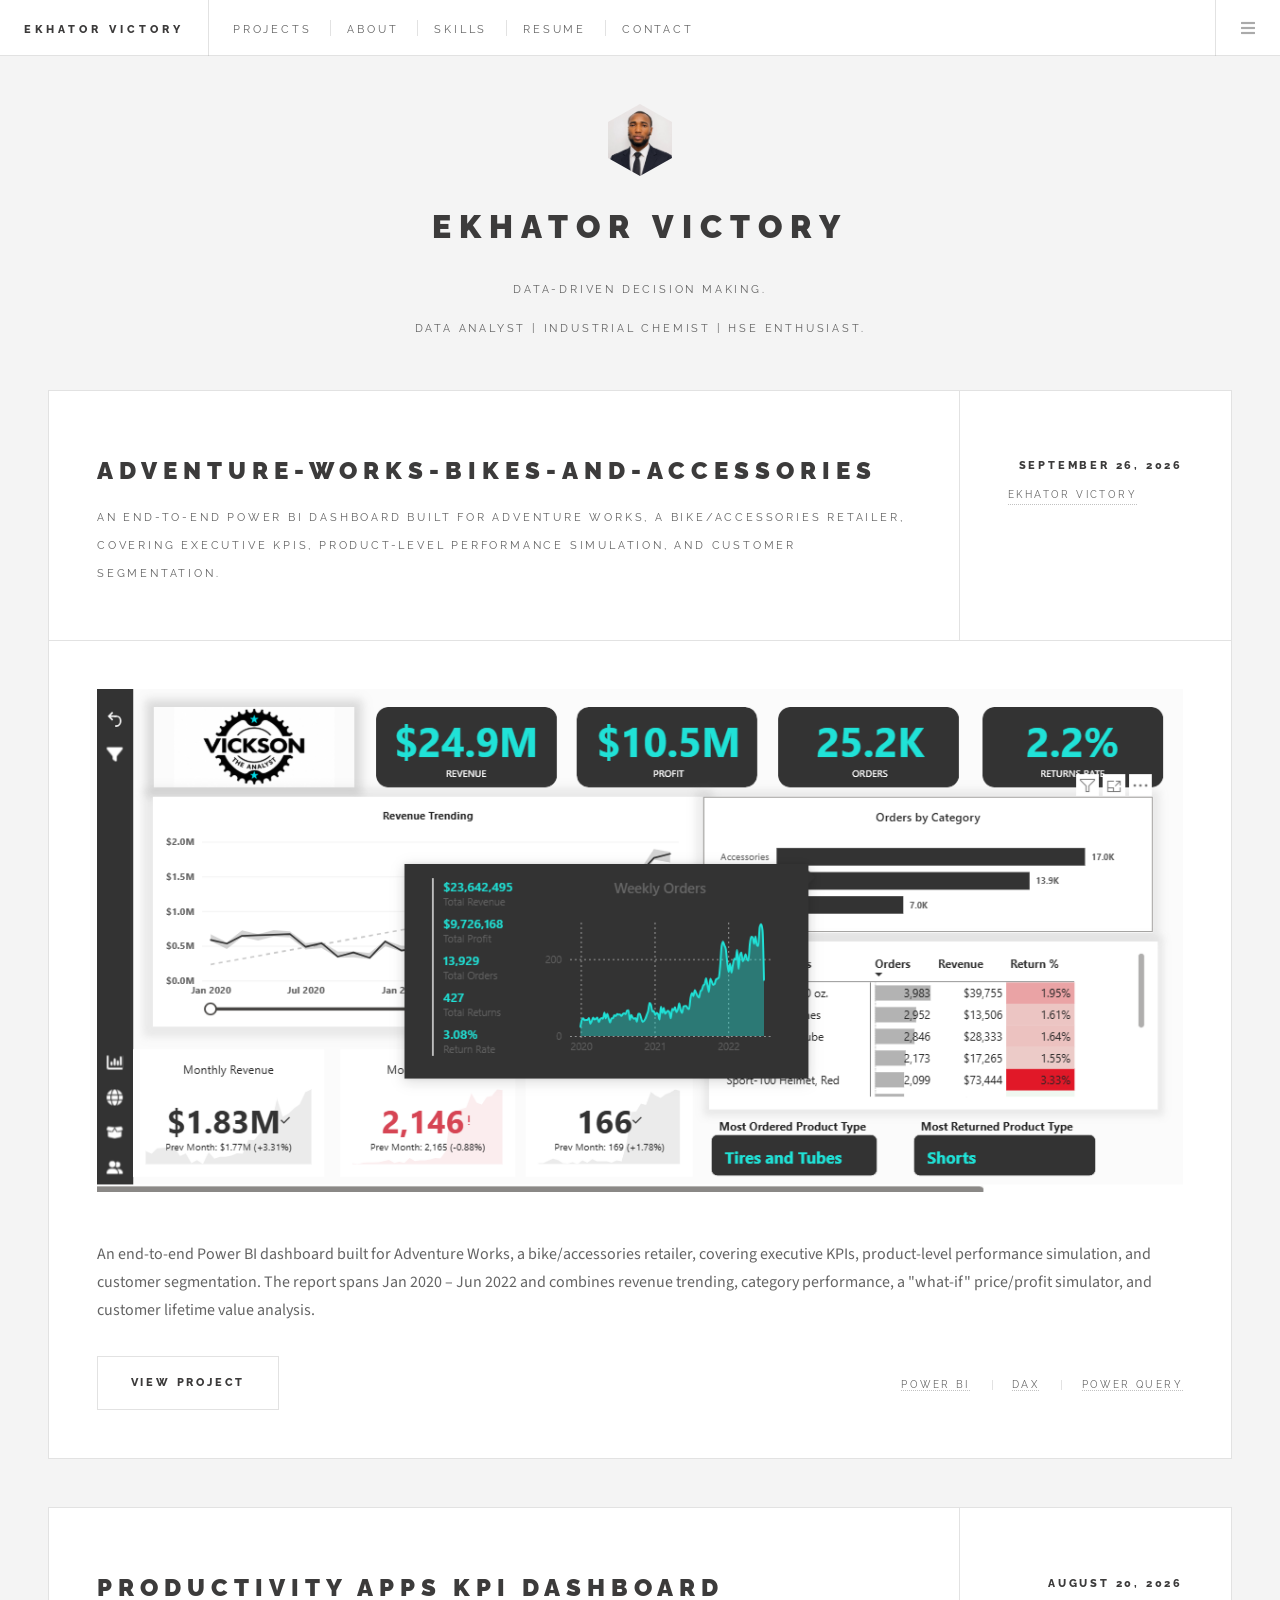
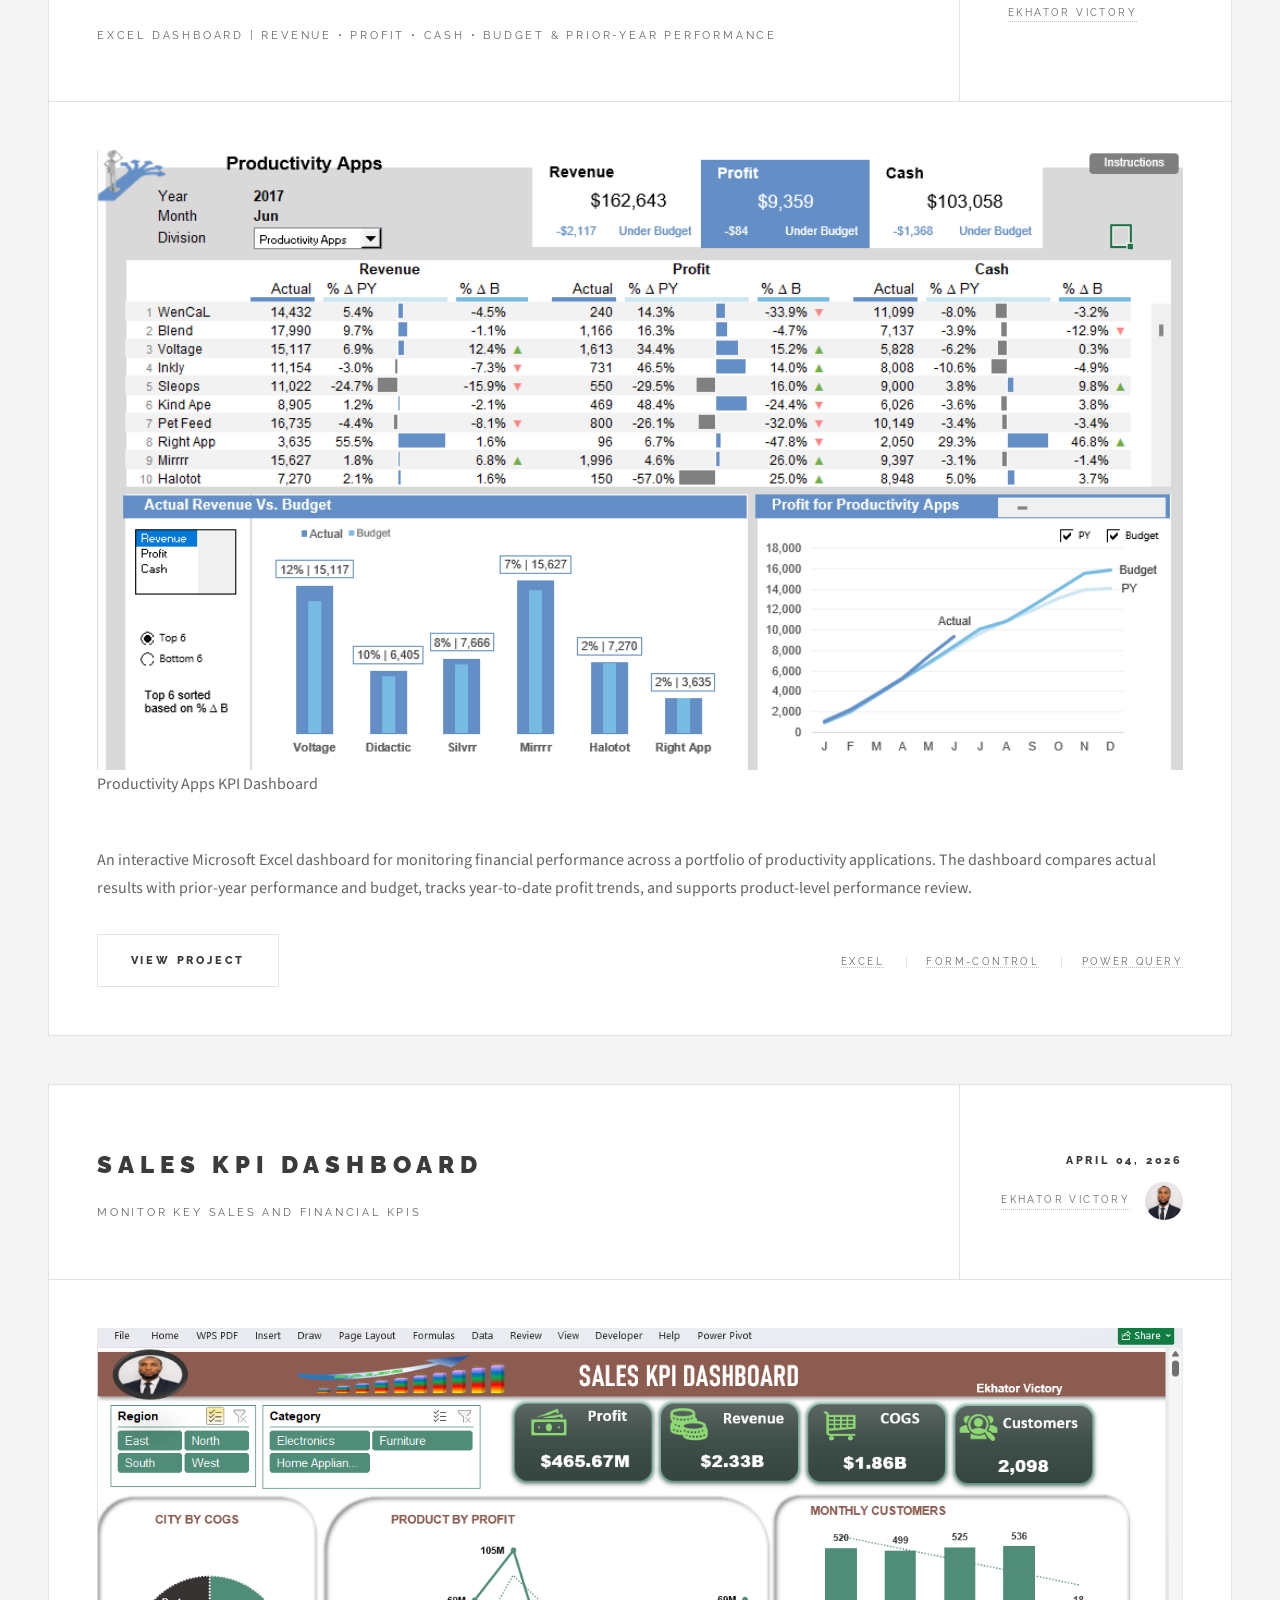
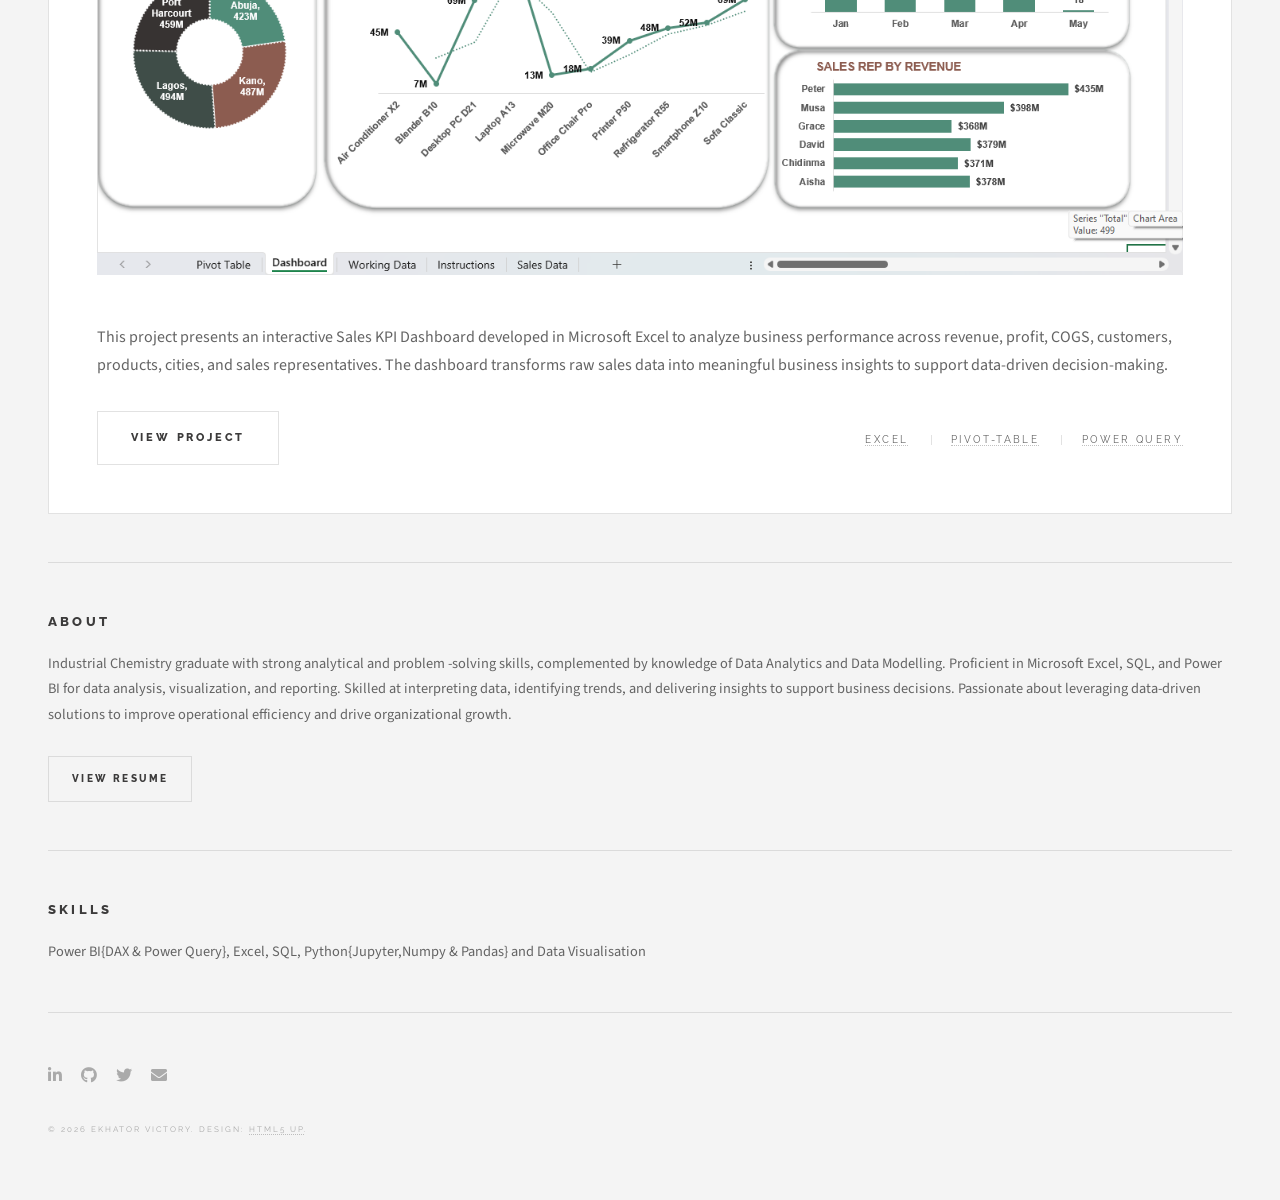
==== commit 6ee99431: "Update index.html" ====
--- a/index.html
+++ b/index.html
@@ -286,23 +286,9 @@
       <!-- SIDEBAR (right column on desktop; flows below the posts on mobile) -->
       <!-- KEEP the id="sidebar".                                             -->
       <!-- ================================================================== -->
-      <section id="sidebar">
 
         <!-- ============== INTRO ============== -->
-        <!-- KEEP id="intro": main.js moves this block above the posts on screens 1280px wide or smaller. -->
-        <section id="sidebar">
-          
-        <section id="intro">
-          <!-- REPLACE: images/logo.jpg with your photo or logo (square works best, displayed as a small circle) -->
-          <a href="#" class="logo"><img src="images/Victory Pics.jpeg" alt="" /></a>
-          <header>
-            <!-- EDIT: your name and a one or two sentence tagline -->
-            <h2>Ekhator Victory</h2>
-            <p>Data-Driven Decision Making</p>
-            <p>Data Analyst | Industrial Chemist | HSE Enthusiast </p>
-          </header>
-        </section>
-
+    
         <!--
           OPTIONAL: Mini posts (small thumbnail list), disabled as on the original site.
           To enable: remove the comment markers and put the block here.
@@ -340,58 +326,55 @@
             </ul>
           </section>
         -->
-        
       </div>
-      
-        <!-- ============== ABOUT ============== -->
-        <!-- KEEP id="about" (the About links jump here). -->
-      
-        <section class="blurb" id="about">
-          <h2>About</h2>
-          <!-- EDIT: a short paragraph about you: background, what you do, what you are looking for -->
-          <p>Industrial Chemistry graduate with strong analytical and problem -solving skills, complemented by knowledge 
+
+      <section id="sidebar">
+
+						<!-- Intro -->
+							<section id="intro">
+								<a href="#" class="logo"><img src="images/Victory Pics.jpeg" alt="" /></a>
+								<header>
+									<h2>Ekhator Victory</h2>
+									<p>Data-Driven Decision Making.</p>
+                   <p>Data Analyst | Industrial Chemist | HSE Enthusiast.</p>
+								</header>
+							</section>
+
+						<!-- About -->
+							<section class="blurb" id="about">
+								<h2>About</h2>
+								<p> Industrial Chemistry graduate with strong analytical and problem -solving skills, complemented by knowledge 
             of Data Analytics and Data Modelling. Proficient in Microsoft Excel, SQL, and Power BI for data analysis, 
             visualization, and reporting. Skilled at interpreting data, identifying trends, and delivering insights to support 
             business decisions. Passionate about leveraging data-driven solutions to improve operational efficiency and 
             drive organizational growth.</p>
-          <ul class="actions">
-            <!-- REPLACE: resume file. Change the label, or delete this whole <ul> if you do not need the button. -->
-            <li><a href="Ekhator Victory cv.ATS.pdf" target="_blank" rel="noopener" class="button">View Resume</a></li>
-          </ul>
-        </section>
-
-        <!-- ============== SKILLS ============== -->
-        <!-- KEEP id="skills" (the Skills links jump here). DUPLICATE this block for more sections, e.g. Education or Certifications (give each a new unique id). -->
-        <section class="blurb" id="skills">
-          <h2>Skills</h2>
-          <!-- EDIT: your skills as a sentence, e.g. "Tool A (feature, feature), Tool B (feature)..." -->
-          <p>Power BI{DAX & Power Query}, Excel, SQL, Python{Jupyter,Numpy & Pandas} and Data Visualisation</p>
-        </section>
-
-        <!-- ============== FOOTER / SOCIAL ICONS ============== -->
-        <!-- KEEP id="footer" (the Contact links jump here). -->
-        <section id="footer">
-          <!--
-            EDIT: replace each href with your own profile link; delete the <li> of any network you do not use.
-            DUPLICATE: copy an <li> to add another network.
-            Icon classes (Font Awesome 5 free):
-              brands icons  ->  class="icon brands fa-NAME"   e.g. fa-linkedin-in, fa-github, fa-twitter, fa-instagram, fa-facebook-f, fa-youtube
-              solid icons   ->  class="icon solid fa-NAME"    e.g. fa-envelope, fa-rss, fa-phone
-            The <span class="label"> text is hidden visually but read by screen readers: keep it.
-          -->
-          <ul class="icons">
-            <li><a href="http://linkedin.com/in/victory-ekhator" target="_blank" rel="noopener" class="icon brands fa-linkedin-in"><span class="label">LinkedIn</span></a></li>
-            <li><a href="https://github.com/ekhatornvictory-lgtm" target="_blank" rel="noopener" class="icon brands fa-github"><span class="label">GitHub</span></a></li>
-            <li><a href="https://x.com/ekhatorvico8o8?s=11" target="_blank" rel="noopener" class="icon brands fa-twitter"><span class="label">X</span></a></li>
-            <li><a href="mailto:ekhatornvictory@gmail.com" class="icon solid fa-envelope"><span class="label">Email</span></a></li>
-          </ul>
-          <!-- EDIT: your name and year. KEEP the HTML5 UP credit: the CCA 3.0 licence requires attribution. -->
-          <p class="copyright">&copy; 2026 Ekhator Victory. Design: <a href="http://html5up.net">HTML5 UP</a>.</p>
-        </section>
-
-      </section>
-
-    </div>
+								<ul class="actions">
+									<li><a href="Ekhator Victory cv.ATS.pdf" target="_blank" rel="noopener" class="button">View Resume</a></li>
+								</ul>
+							</section>
+
+							<!-- Skills -->
+							<section class="blurb" id="skills">
+								<h2>Skills</h2>
+								<p>Power BI{DAX & Power Query}, Excel, SQL, Python{Jupyter,Numpy & Pandas} and Data Visualisation</p>
+							</section>
+
+						<!-- Footer -->
+							<section id="footer">
+								<ul class="icons">
+									<li><a href="http://linkedin.com/in/victory-ekhator" target="_blank" rel="noopener" class="icon brands fa-linkedin-in"><span class="label">LinkedIn</span></a></li>
+									<li><a href="https://github.com/ekhatornvictory-lgtm" target="_blank" rel="noopener" class="icon brands fa-github"><span class="label">GitHub</span></a></li>
+									<li><a href="https://x.com/ekhatorvico8o8?s=11" target="_blank" rel="noopener" class="icon brands fa-twitter"><span class="label">X</span></a></li>
+									<li><a href="mailto:ekhatornvictory@gmail.com" class="icon solid fa-envelope"><span class="label">Email</span></a></li>
+								</ul>
+								<p class="copyright">&copy; 2026 Ekhator Victory. Design: <a href="http://html5up.net">HTML5 UP</a>.
+							</section>
+
+					</section>
+
+			</div>
+
+   
 
     <!-- ==================================================================== -->
     <!-- SCRIPTS                                                              -->
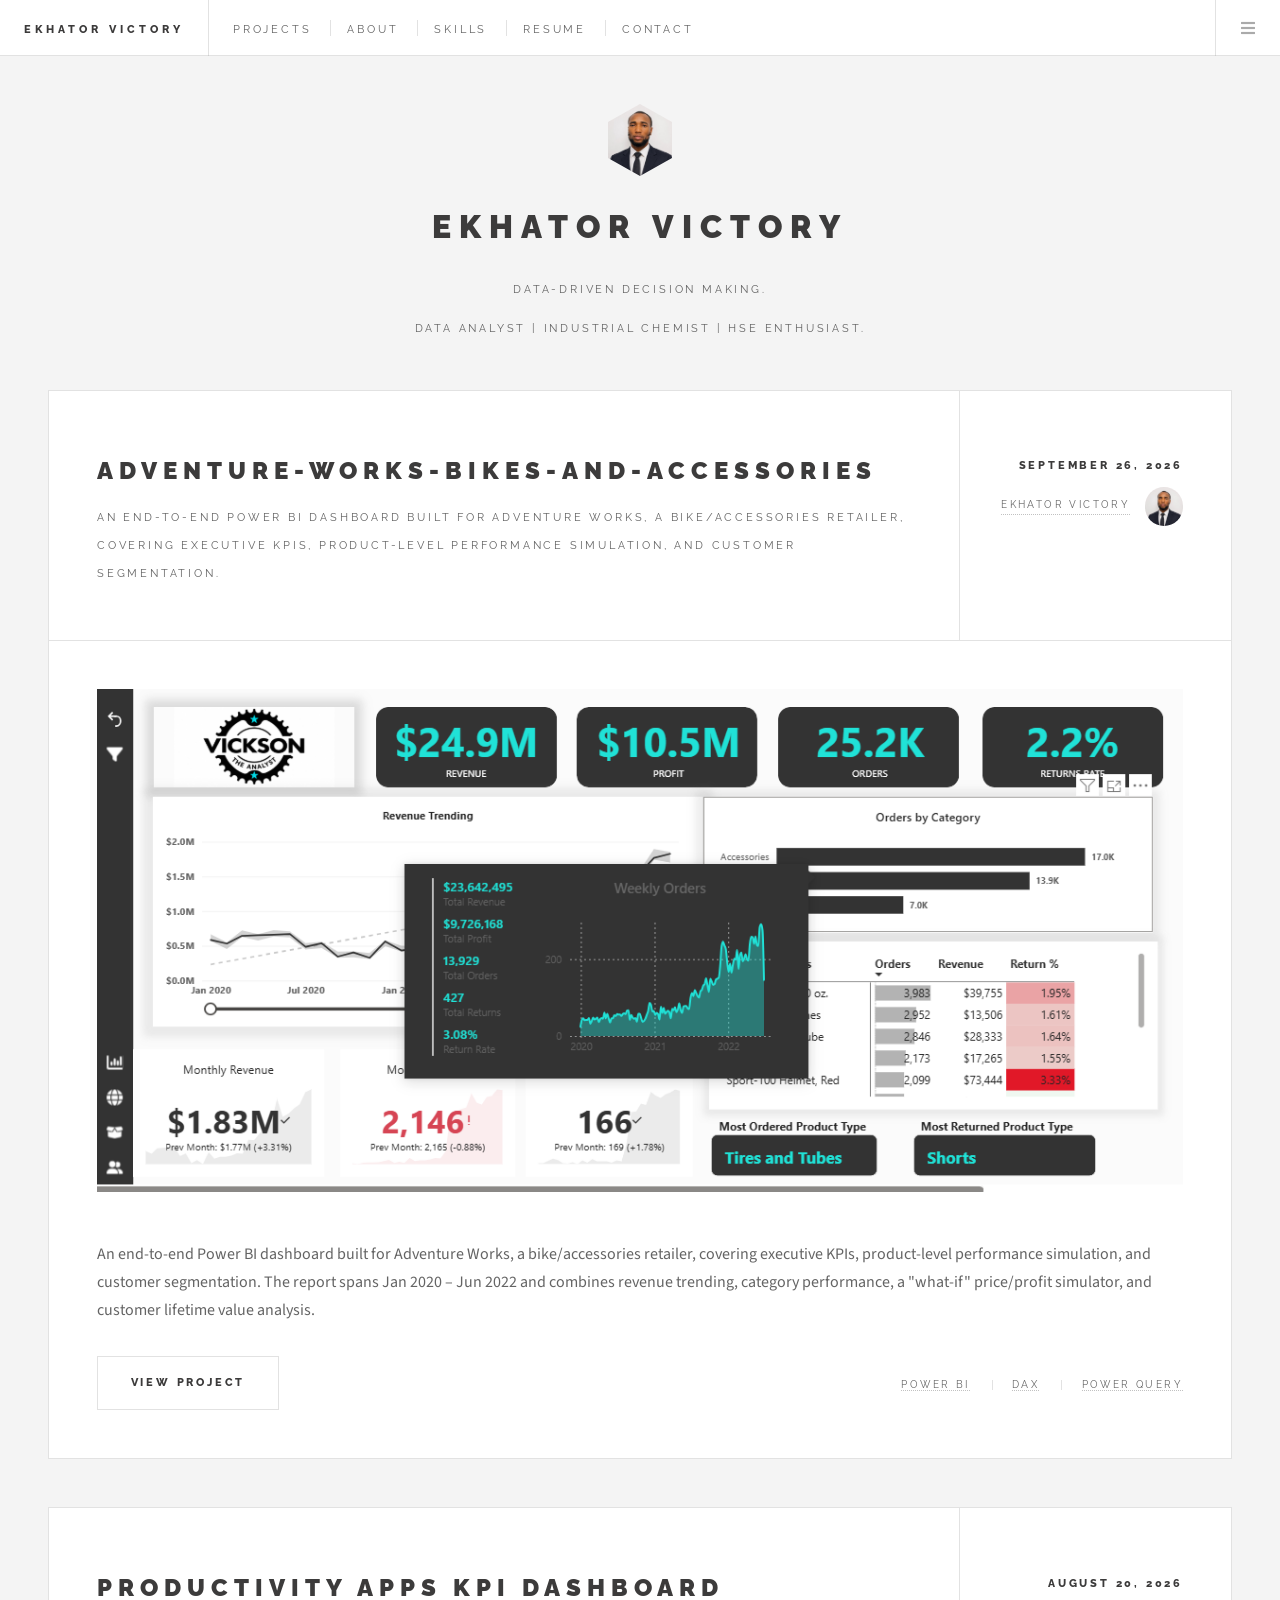
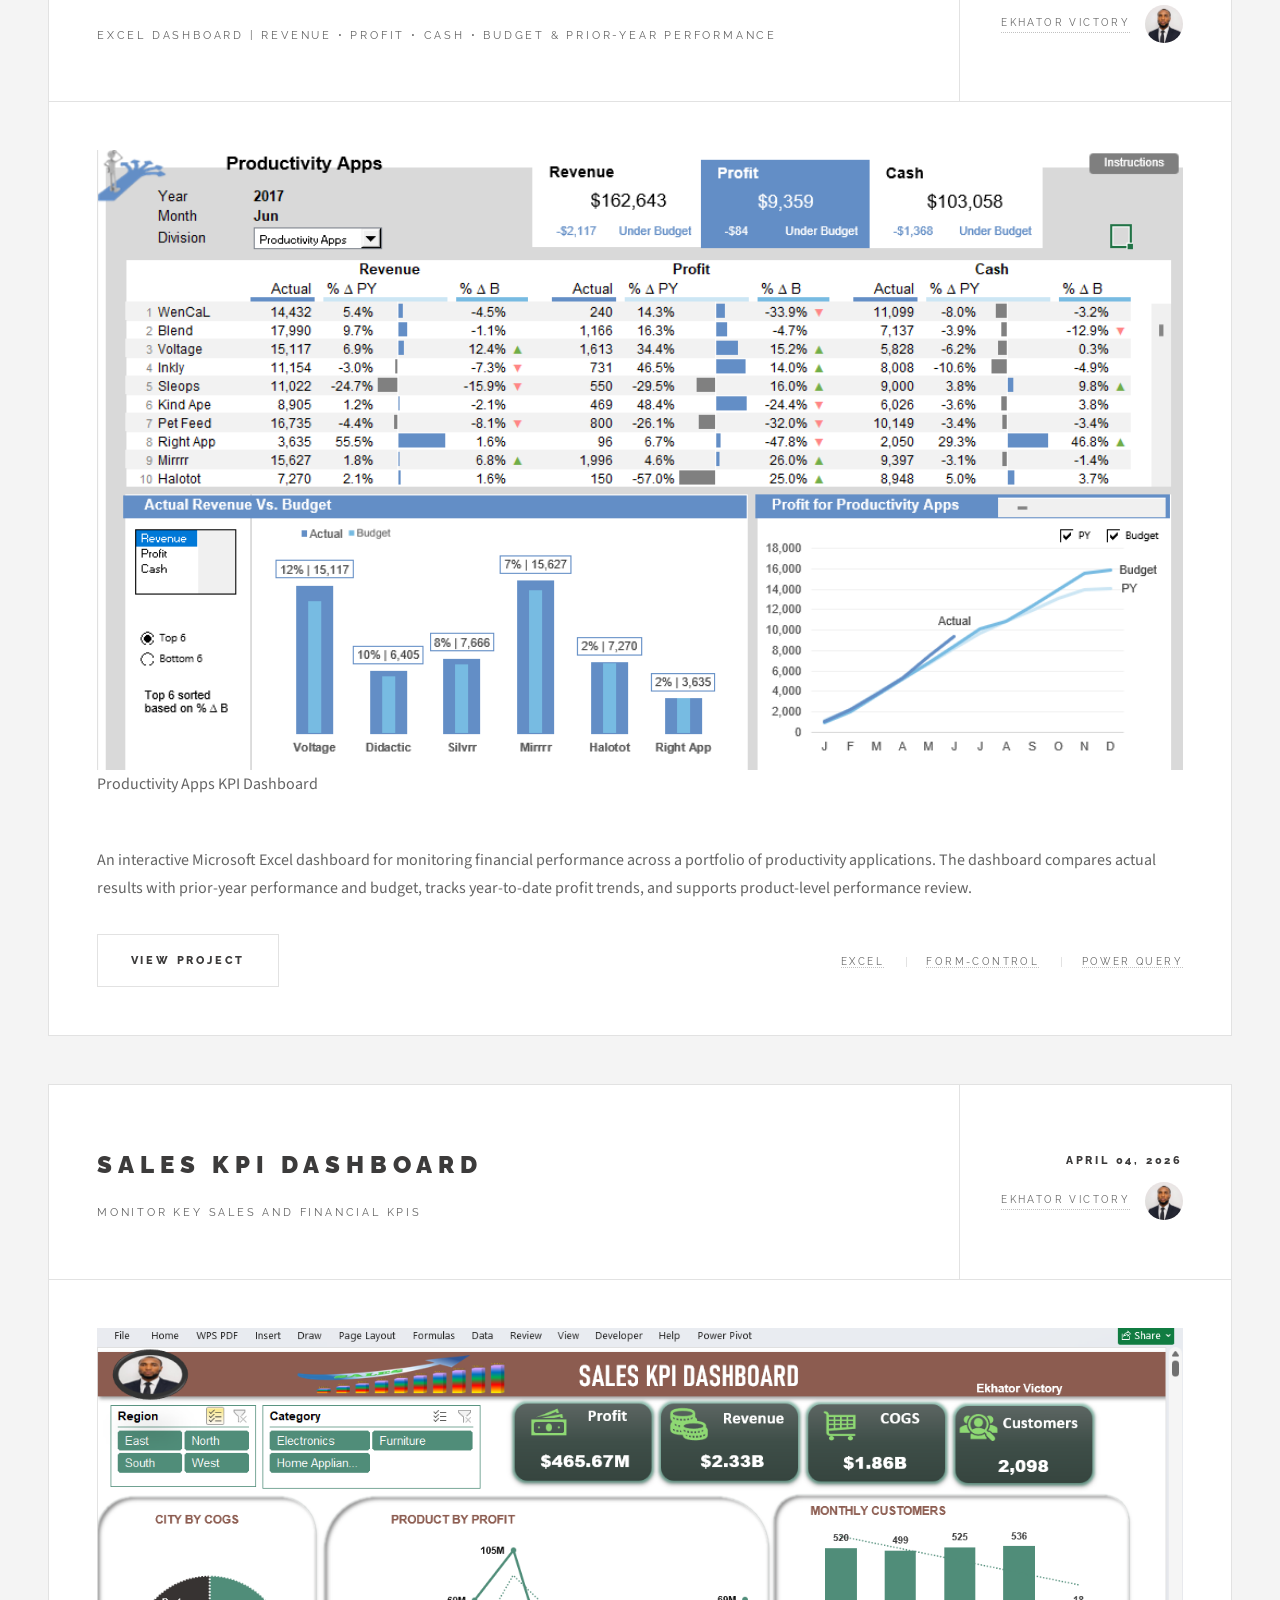
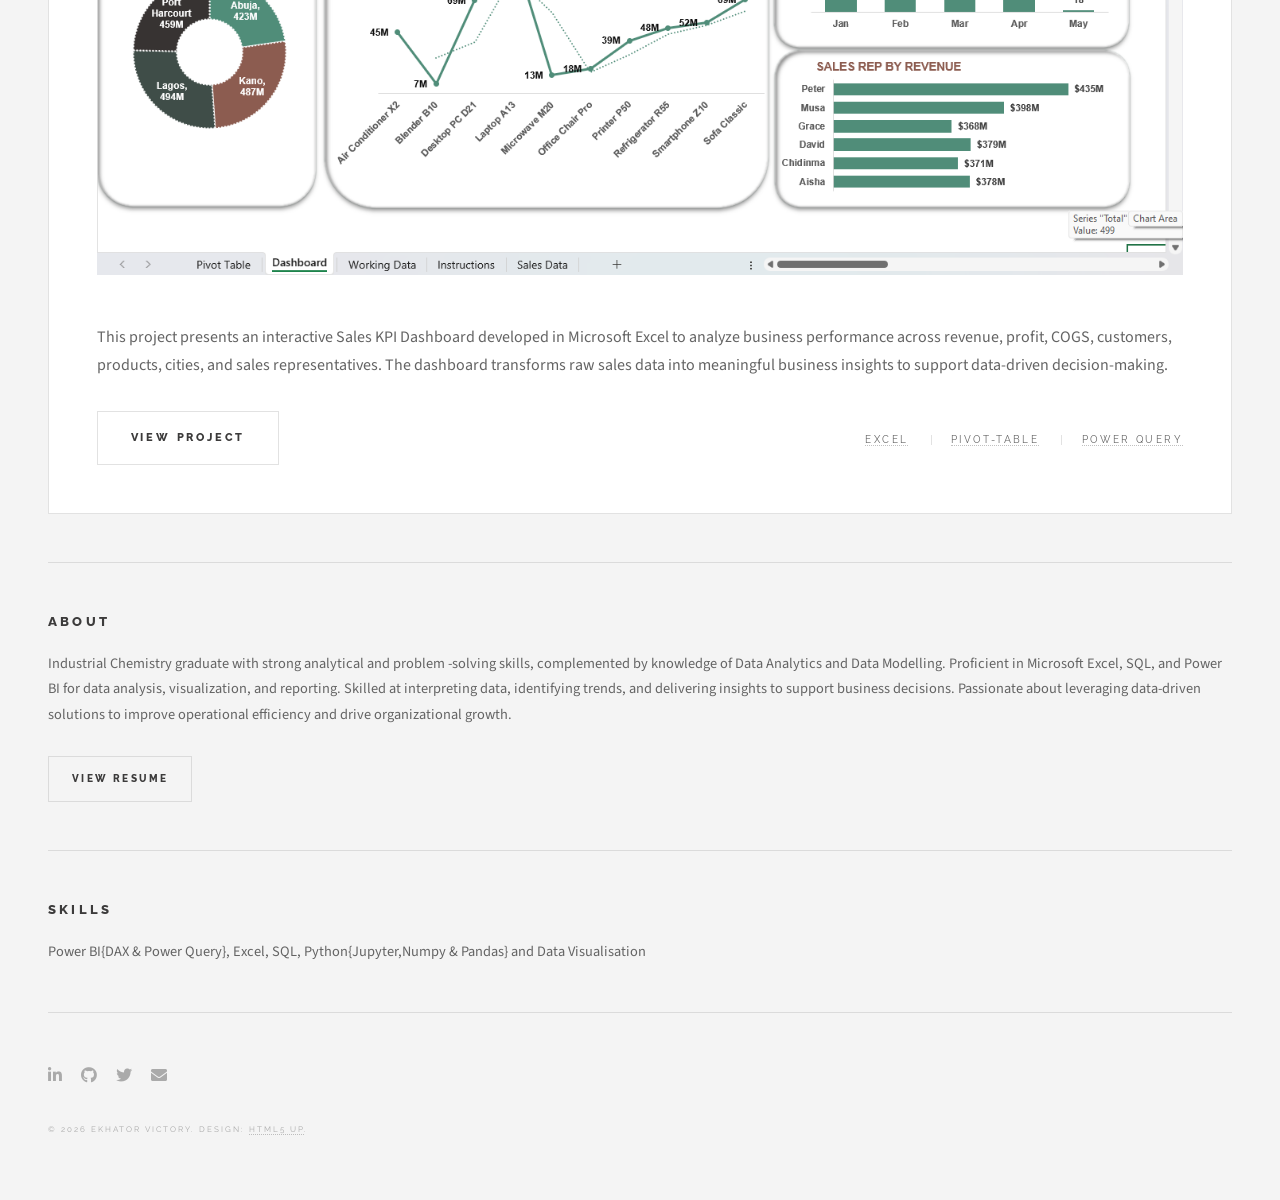
==== commit 247e4852: "Update index.html" ====
--- a/index.html
+++ b/index.html
@@ -31,7 +31,7 @@
     <meta name="description" content="[One sentence about who you are and what you do.]" />
 
     <!-- OPTIONAL: browser-tab icon. Put favicon.png in this folder and enable the line below by removing the comment markers around it. -->
-    <!-- <link rel="icon" href="favicon.png" /> -->
+     <link rel="icon" href="favicon-32x32.png" /> 
 
     <!-- KEEP: main.css is the Future Imperfect theme. Do not edit it. -->
     <link rel="stylesheet" href="assets/css/main.css" />
@@ -174,7 +174,7 @@
               <!-- EDIT: datetime must be YYYY-MM-DD; the text between the tags is what visitors see -->
               <time class="published" datetime="2026-09-26">September 26, 2026</time>
               <!-- EDIT: author name. REPLACE: images/avatar.jpg with your photo (small square, about 100x100px is plenty) -->
-              <a href="#" class="author"><span class="name">Ekhator Victory</span><img src="Victory Pics.jpeg" alt="" /></a>
+              <a href="#" class="author"><span class="name">Ekhator Victory</span><img src="images/Victory Pics.jpeg" alt="" /></a>
             </div>
           </header>
 
@@ -207,7 +207,7 @@
             </div>
             <div class="meta">
               <time class="published" datetime="2026-08-20">August 20, 2026</time>
-              <a href="#" class="author"><span class="name">Ekhator Victory</span><img src="Victory Pics.jpeg" alt="" /></a>
+              <a href="#" class="author"><span class="name">Ekhator Victory</span><img src="images/Victory Pics.jpeg" alt="" /></a>
             </div>
           </header>
           <a href="ProductivityApps2.html" class="image featured"><img src="images/Excel KPI.png" alt="" />Productivity Apps KPI Dashboard</a>
